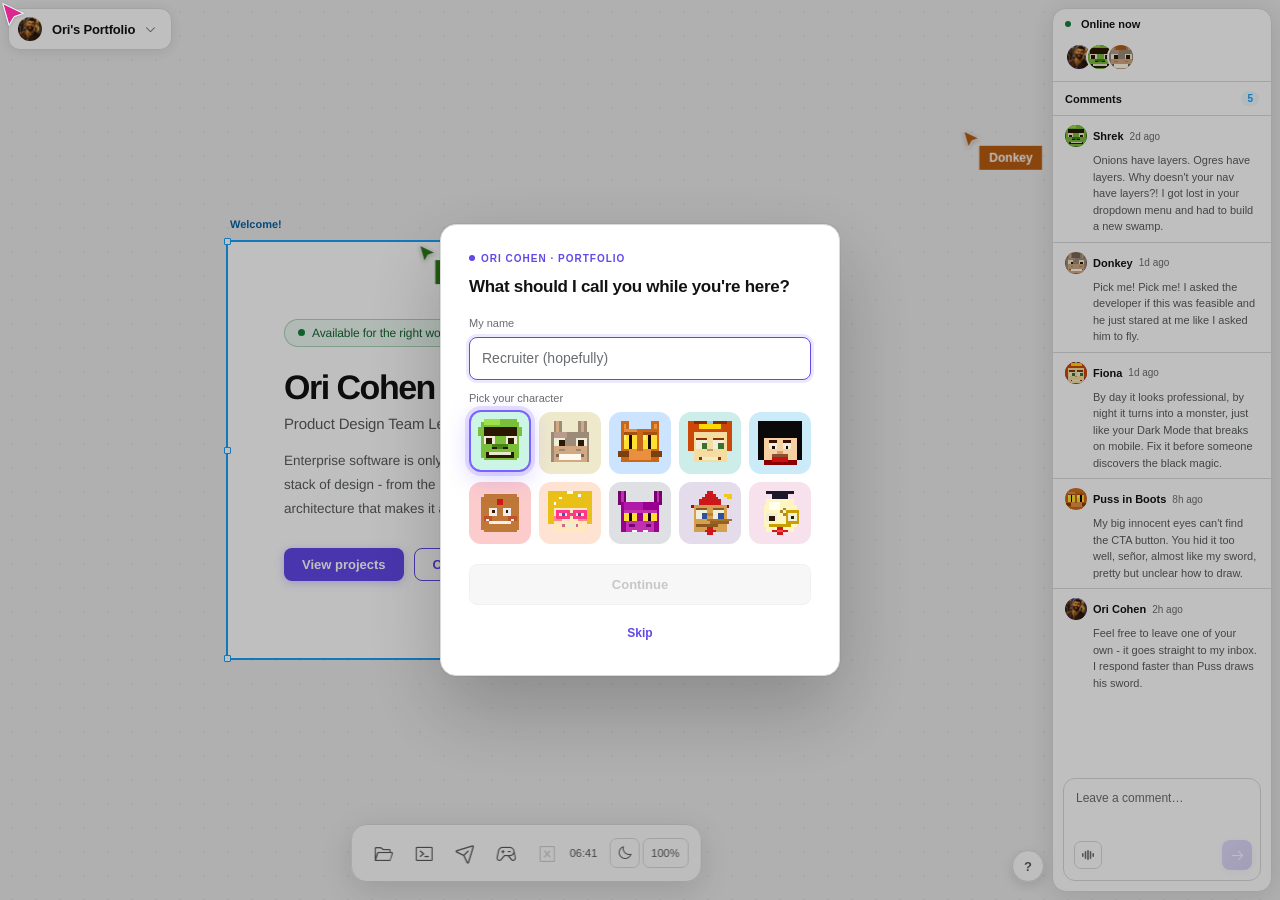
==== index.html @ 1f8800f0 "Homepage frame appears centred instead of jumping from top-left centerFrame() ran on window 'load', " ====
<!DOCTYPE html>
<html lang="en" data-theme="light">
<head>
<meta charset="UTF-8"/>
<meta name="viewport" content="width=device-width,initial-scale=1.0"/>
<title>Ori Cohen · Product Designer · Design Systems &amp; AI</title>
<meta name="description" content="Ori Cohen - Product Designer and Design Team Lead in Israel. Enterprise design systems, AI product design, Figma plugins, and the details that hold them together."/>
<meta name="author" content="Ori Cohen"/>
<link rel="canonical" href="https://oricohen.co/"/>
<meta property="og:type" content="website"/>
<meta property="og:title" content="Ori Cohen · Product Designer"/>
<meta property="og:description" content="Product Design Team Lead & Art Director. Enterprise design systems, AI product design, and the details that hold them together."/>
<meta property="og:url" content="https://oricohen.co/"/>
<meta property="og:image" content="https://oricohen.co/Assets/Media/general/og-image.png"/>
<meta name="twitter:card" content="summary_large_image"/>
<meta name="twitter:title" content="Ori Cohen · Product Designer"/>
<meta name="twitter:description" content="Product Design Team Lead & Art Director. Enterprise design systems, AI product design, and the details that hold them together."/>
<meta name="twitter:image" content="https://oricohen.co/Assets/Media/general/og-image.png"/>
<link rel="icon" type="image/svg+xml" href="Assets/favicon.svg"/>
<link rel="apple-touch-icon" href="Assets/apple-touch-icon.png"/>
<!-- Press Start 2P loaded on demand (only used in A11y game) via JS -->
<!-- Design tokens inlined — zero-latency, no extra HTTP request.
     Single source of truth: tokens.css is kept for case study pages which load it externally. -->
<style>
:root{--gray-0:#FFFFFF;--gray-50:#F5F5F5;--gray-100:#EBEBEB;--gray-200:#D9D9D9;--gray-300:#BFBFBF;--gray-400:#999999;--gray-500:#737373;--gray-600:#595959;--gray-700:#3D3D3D;--gray-750:#333333;--gray-800:#2C2C2C;--gray-850:#222222;--gray-900:#1E1E1E;--gray-950:#1A1A1A;--purple-50:#F4F2FF;--purple-100:#E8E3FF;--purple-200:#D0C7FF;--purple-300:#B0A0FF;--purple-400:#9F8AFF;--purple-500:#7B61FF;--purple-600:#6248E8;--purple-700:#4D35C8;--purple-800:#3A278A;--purple-900:#2A1F7A;--blue-50:#EEF6FF;--blue-100:#D0E8FE;--blue-200:#A8D4FD;--blue-300:#75B9FC;--blue-400:#4DAEFB;--blue-500:#18A0FB;--blue-600:#0882D4;--blue-700:#0664A8;--blue-800:#054880;--vg-50:#f7f8f8;--vg-75:#f3f4f5;--vg-300:#d0d3d6;--vg-500:#b0b6bb;--vg-600:#8d9296;--vg-650:#7b7f83;--vg-700:#6a6d70;--vg-750:#585b5e;--vg-950:#121213;--radius-xs:2px;--radius-sm:4px;--radius-md:8px;--radius-lg:12px;--radius-xl:16px;--radius-full:9999px;--ease:cubic-bezier(.4,0,.2,1);--spring:cubic-bezier(.22,.68,0,1.2);--duration-fast:100ms;--duration-base:150ms;--duration-slow:300ms;--font-sans:-apple-system,BlinkMacSystemFont,'Helvetica Neue',sans-serif;--font-mono:Consolas,'Courier New',monospace}
:root{--surface-canvas:var(--gray-100);--surface-default:var(--gray-0);--surface-raised:var(--gray-50);--surface-sunken:var(--gray-100);--surface-overlay:var(--gray-0);--border-subtle:var(--gray-200);--border-default:var(--gray-300);--border-strong:var(--gray-400);--text-primary:var(--vg-950);--text-secondary:var(--vg-750);--text-tertiary:var(--vg-700);--text-brand:var(--blue-700);--text-disabled:var(--vg-500);--text-inverse:var(--vg-50);--action-primary:var(--purple-600);--action-primary-hover:var(--purple-700);--action-primary-subtle:var(--purple-50);--action-secondary:var(--blue-500);--action-secondary-subtle:var(--blue-50);--state-hover:var(--gray-100);--state-active:rgba(24,160,251,.08);--state-focus:var(--blue-500);--overlay-backdrop:rgba(0,0,0,.25);--overlay-glass:rgba(255,255,255,.88);--overlay-glass-bd:var(--gray-200);--terminal-bg:var(--gray-0);--terminal-text:var(--gray-950);--terminal-grey:var(--gray-400);--terminal-prompt:#3DAD38;--terminal-key:#881391;--terminal-string:#C41A16;--terminal-dir:#0066CC;--terminal-link:#0066CC}
[data-theme="dark"]{--surface-canvas:var(--gray-900);--surface-default:var(--gray-800);--surface-raised:var(--gray-750);--surface-sunken:var(--gray-850);--surface-overlay:var(--gray-800);--border-subtle:var(--gray-700);--border-default:#464646;--border-strong:var(--gray-600);--text-primary:var(--vg-75);--text-secondary:var(--vg-300);--text-tertiary:var(--vg-500);--text-brand:var(--blue-400);--text-disabled:var(--vg-750);--text-inverse:var(--vg-950);--action-primary-subtle:rgba(98,72,232,.15);--action-secondary-subtle:rgba(24,160,251,.12);--state-hover:rgba(255,255,255,.05);--state-active:rgba(24,160,251,.12);--overlay-backdrop:rgba(0,0,0,.60);--overlay-glass:rgba(40,40,40,.90);--overlay-glass-bd:var(--gray-700);--terminal-bg:#0D0D0D;--terminal-text:#DDDDDD;--terminal-grey:var(--gray-600);--terminal-prompt:#4A9EFF;--terminal-key:#FF79C6;--terminal-string:#F1FA8C;--terminal-dir:#8BE9FD;--terminal-link:#8BE9FD}
:root{--panel:var(--surface-default);--canvas:var(--surface-canvas);--wbg:var(--surface-default);--whdr:var(--surface-raised);--inp:var(--surface-sunken);--frm:var(--surface-default);--mbox:var(--surface-overlay);--bd:var(--border-subtle);--bd2:var(--border-default);--bd3:var(--border-subtle);--wbd:var(--border-subtle);--mbd:var(--border-subtle);--tx:var(--text-primary);--tx2:var(--text-secondary);--tx3:var(--text-tertiary);--tx-brand:var(--text-brand);--tx-dis:var(--text-disabled);--tx-inv:var(--text-inverse);--hov:var(--state-hover);--act:var(--state-active);--mbg:var(--overlay-backdrop);--glass:var(--overlay-glass);--glass-bd:var(--overlay-glass-bd);--blue:var(--action-secondary);--figma:var(--action-primary);--f:var(--font-sans);--mono:var(--font-mono);--r-xs:var(--radius-xs);--r-sm:var(--radius-sm);--r-md:var(--radius-md);--r-lg:var(--radius-lg);--r-xl:var(--radius-xl);--r-full:var(--radius-full);--tbg:var(--terminal-bg);--ttx:var(--terminal-text);--tgrey:var(--terminal-grey);--tprompt:var(--terminal-prompt);--tkey:var(--terminal-key);--tstr:var(--terminal-string);--tdir:var(--terminal-dir);--tlink:var(--terminal-link);--thdr:var(--surface-canvas);--thdr-bd:var(--border-subtle);--dot:rgba(0,0,0,.05)}
[data-theme="dark"]{--thdr:#1C1C1C;--thdr-bd:var(--border-subtle);--dot:rgba(255,255,255,.04)}
.skip-nav{position:absolute;top:-100%;left:0;z-index:99999;padding:8px 16px;background:var(--figma);color:#fff;font-size:14px;font-weight:600;border-radius:0 0 8px 0;text-decoration:none;transition:top .1s}
.skip-nav:focus{top:0}
html.cv-wait #cvp{visibility:hidden}
</style>
<!-- Restore saved theme before CSS paints — prevents flash of light mode on reload -->
<script>try{if(localStorage.getItem('ori-theme')==='dark')document.documentElement.setAttribute('data-theme','dark')}catch(e){}
/* Hide the canvas until main.js has centred the frame (see "Init" there). The timeout is a safety net only. */
document.documentElement.classList.add('cv-wait');setTimeout(function(){document.documentElement.classList.remove('cv-wait')},3000);</script>
<!-- Preload icon font — starts downloading immediately instead of after phosphor.css is parsed -->
<link rel="preload" href="Assets/fonts/phosphor/Phosphor.woff2" as="font" type="font/woff2" crossorigin>
<link rel="preload" href="Assets/Media/general/ori-profile.webp" as="image" type="image/webp"/>
<link rel="sitemap" type="application/xml" href="/sitemap.xml"/>
<link rel="stylesheet" href="Assets/fonts/phosphor/phosphor.css"/>
<link rel="stylesheet" href="src/styles.css"/>
<script type="application/ld+json">
{
  "@context": "https://schema.org",
  "@graph": [
    {
      "@type": "Person",
      "@id": "https://oricohen.co/#person",
      "name": "Ori Cohen",
      "alternateName": "אורי כהן",
      "jobTitle": "Product Design Team Lead & Art Director",
      "address": { "@type": "PostalAddress", "addressCountry": "IL" },
      "alumniOf": {
        "@type": "Organization",
        "name": "Verint",
        "url": "https://www.verint.com"
      },
      "url": "https://oricohen.co/",
      "image": "https://oricohen.co/Assets/Media/general/ori-profile.webp",
      "sameAs": [
        "https://www.linkedin.com/in/ori-cohen-hello/",
        "https://github.com/Oricohen10"
      ],
      "knowsAbout": ["Product Design", "Design Systems", "Design Tokens", "Figma", "Figma Plugins", "UX Design", "AI Product Design", "Enterprise Software", "Design Leadership"]
    },
    {
      "@type": "WebSite",
      "@id": "https://oricohen.co/#website",
      "url": "https://oricohen.co/",
      "name": "Ori Cohen - Product Designer, Design Systems & AI",
      "description": "Portfolio of Ori Cohen, Product Design Team Lead and Art Director.",
      "author": { "@id": "https://oricohen.co/#person" }
    },
    {
      "@type": "WebPage",
      "@id": "https://oricohen.co/",
      "url": "https://oricohen.co/",
      "name": "Ori Cohen - Product Designer, Design Systems & AI",
      "isPartOf": { "@id": "https://oricohen.co/#website" },
      "about": { "@id": "https://oricohen.co/#person" },
      "description": "Enterprise design systems, AI product design, and the details that hold them together."
    }
  ]
}
</script>
</head>
<body>

<a href="#main-content" class="skip-nav">Skip to main content</a>

<!-- Cursor — 3 states: arrow (default) · hand (space) · grab (space+drag) -->
<div id="cursor" aria-hidden="true">
  <!-- State: arrow (Ori's exact Figma cursor) -->
  <svg id="cur-arrow" width="26" height="28" viewBox="3 2 27 27" fill="none" xmlns="http://www.w3.org/2000/svg" aria-hidden="true">
    <defs>
      <filter id="cshadow" x="-30%" y="-30%" width="160%" height="160%">
        <feDropShadow dx="0" dy="1" stdDeviation="1.5" flood-color="rgba(0,0,0,0.18)"/>
      </filter>
    </defs>
    <g filter="url(#cshadow)">
      <path d="M12.5448 26L6.72762 5.59339L26 14.8132L17.1816 17.9377L12.5448 26Z" fill="currentColor"/>
      <path d="M6.9457 5.14539L26.2178 14.3651L27.2985 14.8826L26.1697 15.2813L17.5259 18.3444L12.9812 26.2464L12.3881 27.2792L12.0614 26.1349L6.24434 5.72851L5.94119 4.66488L6.9457 5.14539Z" fill="none" stroke="#F5FAFF" stroke-width="1"/>
    </g>
  </svg>
  <!-- State: open hand (space held — pan mode) — same Group 19.svg design -->
  <svg id="cur-hand" width="20" height="22" viewBox="3 2 19 22" fill="none" style="display:none;position:absolute;top:0;left:0" aria-hidden="true">
    <defs>
      <filter id="hshad" x="-30%" y="-30%" width="160%" height="160%">
        <feDropShadow dx="0" dy="1" stdDeviation="1.4" flood-color="rgba(0,0,0,0.22)"/>
      </filter>
    </defs>
    <g filter="url(#hshad)">
      <path d="M13.3955 2.90039C14.2678 2.90048 15.0138 3.43265 15.3311 4.18945C15.6432 4.00561 16.0072 3.90039 16.3955 3.90039C17.5551 3.90051 18.4951 4.84024 18.4951 6V7.10254C18.768 6.97282 19.0735 6.90039 19.3955 6.90039C20.5551 6.90051 21.4951 7.84024 21.4951 9V17C21.4951 20.3689 18.7643 23.0995 15.3955 23.0996H14.3955C12.5375 23.0996 10.8731 22.2678 9.75586 20.96C9.72947 20.9368 9.70259 20.9139 9.67676 20.8896L4.67188 16.1836C3.73192 15.2999 3.63774 13.8218 4.45996 12.8262C5.26586 11.8502 6.68046 11.6719 7.70117 12.4258L8.29492 12.8633V7C8.29492 5.84017 9.23568 4.90039 10.3955 4.90039C10.7172 4.90042 11.0223 4.97212 11.2949 5.10156V5C11.2949 3.8402 12.2357 2.90039 13.3955 2.90039Z" fill="#DD2590"/>
      <path d="M13.3953 4C12.843 4 12.3953 4.4477 12.3953 5V12H11.3953V7C11.3953 6.4477 10.9475 6 10.3953 6C9.84296 6 9.39526 6.4477 9.39526 7V15.0448L7.04786 13.3105C6.49926 12.9052 5.74316 12.9989 5.30766 13.5262C4.85546 14.0739 4.90756 14.8949 5.42556 15.3819L10.4305 20.0878C10.4653 20.1205 10.5009 20.1514 10.5371 20.1805C11.4541 21.2917 12.842 22 14.3953 22H15.3953C18.1567 22 20.3953 19.7614 20.3953 17V9C20.3953 8.4477 19.9475 8 19.3953 8C18.843 8 18.3953 8.4477 18.3953 9V12H17.3953V6C17.3953 5.4477 16.9475 5 16.3953 5C15.8436 5 15.3963 5.4466 15.3953 5.998V12H14.3953V5C14.3953 4.4477 13.9476 4 13.3953 4Z" fill="white"/>
    </g>
  </svg>
  <!-- State: open grab (space + drag — actively panning) — from Group 19.svg -->
  <svg id="cur-grab" width="20" height="22" viewBox="3 2 19 22" fill="none" style="display:none;position:absolute;top:0;left:0" aria-hidden="true">
    <defs>
      <filter id="gshad" x="-30%" y="-30%" width="160%" height="160%">
        <feDropShadow dx="0" dy="1" stdDeviation="1.4" flood-color="rgba(0,0,0,0.22)"/>
      </filter>
    </defs>
    <g filter="url(#gshad)">
      <path d="M13.3955 2.90039C14.2678 2.90048 15.0138 3.43265 15.3311 4.18945C15.6432 4.00561 16.0072 3.90039 16.3955 3.90039C17.5551 3.90051 18.4951 4.84024 18.4951 6V7.10254C18.768 6.97282 19.0735 6.90039 19.3955 6.90039C20.5551 6.90051 21.4951 7.84024 21.4951 9V17C21.4951 20.3689 18.7643 23.0995 15.3955 23.0996H14.3955C12.5375 23.0996 10.8731 22.2678 9.75586 20.96C9.72947 20.9368 9.70259 20.9139 9.67676 20.8896L4.67188 16.1836C3.73192 15.2999 3.63774 13.8218 4.45996 12.8262C5.26586 11.8502 6.68046 11.6719 7.70117 12.4258L8.29492 12.8633V7C8.29492 5.84017 9.23568 4.90039 10.3955 4.90039C10.7172 4.90042 11.0223 4.97212 11.2949 5.10156V5C11.2949 3.8402 12.2357 2.90039 13.3955 2.90039Z" fill="#DD2590"/>
      <path d="M13.3953 4C12.843 4 12.3953 4.4477 12.3953 5V12H11.3953V7C11.3953 6.4477 10.9475 6 10.3953 6C9.84296 6 9.39526 6.4477 9.39526 7V15.0448L7.04786 13.3105C6.49926 12.9052 5.74316 12.9989 5.30766 13.5262C4.85546 14.0739 4.90756 14.8949 5.42556 15.3819L10.4305 20.0878C10.4653 20.1205 10.5009 20.1514 10.5371 20.1805C11.4541 21.2917 12.842 22 14.3953 22H15.3953C18.1567 22 20.3953 19.7614 20.3953 17V9C20.3953 8.4477 19.9475 8 19.3953 8C18.843 8 18.3953 8.4477 18.3953 9V12H17.3953V6C17.3953 5.4477 16.9475 5 16.3953 5C15.8436 5 15.3963 5.4466 15.3953 5.998V12H14.3953V5C14.3953 4.4477 13.9476 4 13.3953 4Z" fill="white"/>
    </g>
  </svg>
  <div id="ctag">Visitor</div>
</div>

<!-- Modal -->
<div id="modal-bg"><div id="modal-box" role="dialog" aria-modal="true" aria-labelledby="modal-q">
  <div class="m-badge"><div class="m-dot"></div>Ori Cohen · Portfolio</div>
  <p class="m-q" id="modal-q">What should I call you while you're here?</p>
  <div class="m-av-label" id="name-label">My name</div>
  <input type="text" id="name-input" class="field" placeholder="Recruiter (hopefully)" maxlength="20" autocomplete="off" aria-labelledby="name-label"/>
  <div class="m-av-label">Pick your character</div>
  <div id="m-av-grid" class="m-av-grid"></div>
  <button id="btn-go" disabled>Continue</button>
  <button id="btn-skip" class="btn btn-tertiary">Skip</button>
</div></div>

<!-- Toast -->
<div id="toast" role="status" aria-live="polite"><span id="tmsg"></span></div>

<!-- ══════════ FLOATING WINDOWS ══════════ -->

<!-- Projects -->
<span id="main-content" tabindex="-1" style="position:absolute;top:0;left:0;width:0;height:0;overflow:hidden"></span>
<div class="win" id="win-projects" role="dialog" aria-modal="true" aria-label="Projects" tabindex="-1" style="width:860px;height:760px">
  <div class="wh" onmousedown="startDrag(event,'win-projects')">
    <div class="wcs">
      <div class="wc cl" onclick="closeWin('projects')">×</div>

      <div class="wc mx" onclick="maximizeWin('projects')">+</div>
    </div>
    <span class="wt">portfolio.fig</span>
    <div class="wrc">
      <button class="wrc-btn on" id="vt-grid" data-tip="Grid view" aria-label="Grid view" aria-pressed="true" onclick="setView('grid')">
        <i class="ph ph-squares-four"></i>
      </button>
      <button class="wrc-btn" id="vt-list" data-tip="List view" aria-label="List view" aria-pressed="false" onclick="setView('list')">
        <i class="ph ph-list"></i>
      </button>
    </div>
  </div>
  <div class="wib">
    <h2 class="wib-title">Projects</h2>
  </div>

  <!-- GRID VIEW — priority order -->
  <div class="wb" id="view-grid">
    <!-- 1. Verint Design System 2.0 -->
    <div class="pg-card" role="button" tabindex="0" onclick="openWin('proj-lux')" onkeydown="if(event.key==='Enter'||event.key===' ')openWin('proj-lux')">
      <div class="pg-card-thumb">
        <img src="cases/lux/images/lux-thumb.webp"
             data-src-light="cases/lux/images/lux-thumb.webp"
             data-src-dark="cases/lux/images/lux-thumb-dark.webp"
             alt="Verint LUX 2.0 Design System - component library overview" width="1280" height="800" loading="lazy" style="width:100%;height:100%;object-fit:cover;object-position:center top;display:block">
      </div>
      <div class="pg-card-body">
        <div class="pg-card-name">Verint Design System</div>
        <div class="pg-card-desc">LUX 2.0 replaced seven years of design debt with a token-driven system that lets a designer change a color in Figma and see it live in code.</div>
      </div>
    </div>
    <!-- 2. My Verint -->
    <div class="pg-card" role="button" tabindex="0" onclick="openWin('proj-myverint')" onkeydown="if(event.key==='Enter'||event.key===' ')openWin('proj-myverint')">
      <div class="pg-card-thumb">
        <img src="cases/myverint/images/thumbnail.webp"
             data-src-light="cases/myverint/images/thumbnail.webp"
             data-src-dark="cases/myverint/images/thumbnail-dark.webp"
             alt="My Verint mobile app - AI assistant and schedule management for contact center employees" width="1600" height="1000" loading="lazy"/>
      </div>
      <div class="pg-card-body">
        <div class="pg-card-name">My Verint</div>
        <div class="pg-card-desc">Merged two legacy mobile apps into one AI-first experience for 10,000+ contact center employees. 85% of users now complete every task through conversation - without navigating a single screen.</div>
      </div>
    </div>
    <!-- 3. Verint Copilot -->
    <div class="pg-card" role="button" tabindex="0" onclick="openWin('proj-copilot')" onkeydown="if(event.key==='Enter'||event.key===' ')openWin('proj-copilot')">
      <div class="pg-card-thumb">
        <img src="cases/copilot/images/thumbnail.webp"
             data-src-light="cases/copilot/images/thumbnail.webp"
             data-src-dark="cases/copilot/images/thumbnail-dark.webp"
             alt="Verint Agent Copilot - real-time AI panel for contact center agents" width="1600" height="1000" loading="lazy"/>
      </div>
      <div class="pg-card-body">
        <div class="pg-card-name">Verint Copilot</div>
        <div class="pg-card-desc">A real-time AI panel embedded in Verint's contact center desktop. Reads the conversation as it happens and surfaces what the agent needs - before they have to search.</div>
      </div>
    </div>
    <!-- 4. LUX Plugins -->
    <div class="pg-card" role="button" tabindex="0" onclick="openWin('proj-plugins')" onkeydown="if(event.key==='Enter'||event.key===' ')openWin('proj-plugins')">
      <div class="pg-card-thumb">
        <img src="cases/plugins/images/thumbnail.webp"
             data-src-light="cases/plugins/images/thumbnail.webp"
             data-src-dark="cases/plugins/images/thumbnail-dark.webp"
             alt="LUX Plugins - Figma plugin UIs for token sync, layout creation, table generation, and icon search" width="640" height="360" loading="lazy"/>
      </div>
      <div class="pg-card-body">
        <div class="pg-card-name">LUX Plugins</div>
        <div class="pg-card-desc">Four Figma plugins that close the LUX 2.0 workflow loop - token sync, layout scaffolding, table generation, icon search. Thirty minutes of manual work, cut to one click.</div>
      </div>
    </div>
    <!-- 5. Supervisor Hub -->
    <div class="pg-card" role="button" tabindex="0" onclick="openWin('proj-supervisor')" onkeydown="if(event.key==='Enter'||event.key===' ')openWin('proj-supervisor')">
      <div class="pg-card-thumb">
        <!-- Light theme thumbnail -->
        <svg class="sh-thumb-light" viewBox="-20 -12 360 204" preserveAspectRatio="xMidYMid slice" fill="none" xmlns="http://www.w3.org/2000/svg" aria-hidden="true">
          <defs><radialGradient id="shl-a" cx="50%" cy="110%" r="70%"><stop offset="0%" stop-color="#E07840" stop-opacity=".06"/><stop offset="100%" stop-color="#E07840" stop-opacity="0"/></radialGradient></defs>
          <rect x="-20" y="-12" width="360" height="204" fill="#FFF7F0"/>
          <rect x="-20" y="-12" width="360" height="204" fill="url(#shl-a)"/>
          <rect x="28" y="14" width="82" height="72" rx="10" fill="#FFFFFF" stroke="#E0C8B0" stroke-width=".8"/>
          <circle cx="69" cy="50" r="22" fill="none" stroke="#EDE0D8" stroke-width="7"/>
          <circle cx="69" cy="50" r="22" fill="none" stroke="#E07840" stroke-width="7" stroke-dasharray="87 52" stroke-dashoffset="34" opacity=".85"/>
          <circle cx="69" cy="50" r="22" fill="none" stroke="#E07840" stroke-width="7" stroke-dasharray="22 117" stroke-dashoffset="-53" opacity=".6"/>
          <rect x="119" y="14" width="82" height="72" rx="10" fill="#FFFFFF" stroke="#E0C8B0" stroke-width=".8"/>
          <rect x="129" y="58" width="10" height="22" rx="3" fill="#E07840" opacity=".25"/>
          <rect x="143" y="47" width="10" height="33" rx="3" fill="#E07840" opacity=".45"/>
          <rect x="157" y="38" width="10" height="42" rx="3" fill="#E07840" opacity=".7"/>
          <rect x="171" y="44" width="10" height="36" rx="3" fill="#E07840" opacity=".5"/>
          <rect x="185" y="52" width="10" height="28" rx="3" fill="#E07840" opacity=".3"/>
          <rect x="210" y="14" width="82" height="72" rx="10" fill="#FFFFFF" stroke="#E0C8B0" stroke-width=".8"/>
          <rect x="222" y="32" width="58" height="6" rx="3" fill="#EDE0D8"/>
          <rect x="222" y="32" width="50" height="6" rx="3" fill="#5599E0" opacity=".45"/>
          <rect x="222" y="46" width="58" height="6" rx="3" fill="#EDE0D8"/>
          <rect x="222" y="46" width="38" height="6" rx="3" fill="#E07840" opacity=".65"/>
          <rect x="222" y="60" width="58" height="6" rx="3" fill="#EDE0D8"/>
          <rect x="222" y="60" width="46" height="6" rx="3" fill="#5599E0" opacity=".45"/>
          <rect x="28" y="96" width="264" height="1" fill="#D8CCC4" opacity=".6"/>
          <rect x="28" y="97" width="264" height="100" rx="8" fill="#FFFFFF"/>
          <rect x="28" y="97" width="264" height="14" rx="8" fill="#F8F2EC"/>
          <rect x="28" y="105" width="264" height="6" fill="#F8F2EC"/>
          <rect x="38" y="102" width="34" height="4" rx="2" fill="#B8B0A8" opacity=".7"/>
          <rect x="104" y="102" width="26" height="4" rx="2" fill="#B8B0A8" opacity=".6"/>
          <rect x="162" y="102" width="34" height="4" rx="2" fill="#B8B0A8" opacity=".5"/>
          <rect x="232" y="102" width="44" height="4" rx="2" fill="#B8B0A8" opacity=".4"/>
          <rect x="28" y="111" width="4" height="26" fill="#E07840" opacity=".9"/>
          <rect x="28" y="111" width="264" height="26" fill="#E07840" opacity=".04"/>
          <circle cx="48" cy="124" r="10" fill="#F5E8DC"/>
          <rect x="62" y="119" width="32" height="5" rx="2.5" fill="#4A4540" opacity=".75"/>
          <rect x="62" y="127" width="24" height="4" rx="2" fill="#E07840" opacity=".45"/>
          <rect x="104" y="118" width="48" height="12" rx="6" fill="#FFF0E8"/>
          <rect x="109" y="122" width="34" height="4" rx="2" fill="#E07840" opacity=".75"/>
          <rect x="162" y="118" width="52" height="12" rx="4" fill="#F0EDE8"/>
          <rect x="167" y="122" width="34" height="4" rx="2" fill="#4A4540" opacity=".55"/>
          <rect x="232" y="116" width="52" height="16" rx="5" fill="#FFF0E8"/>
          <rect x="238" y="121" width="38" height="5" rx="2.5" fill="#E07840" opacity=".75"/>
          <rect x="28" y="138" width="264" height="20" fill="none" stroke="#E0D8D0" stroke-width=".5" opacity=".6"/>
          <circle cx="48" cy="148" r="10" fill="#F0EAE2"/>
          <rect x="62" y="144" width="32" height="5" rx="2.5" fill="#4A4540" opacity=".45"/>
          <rect x="104" y="143" width="48" height="12" rx="6" fill="#FFF8F0"/>
          <rect x="109" y="147" width="30" height="4" rx="2" fill="#E07840" opacity=".45"/>
          <rect x="162" y="143" width="52" height="12" rx="4" fill="#F0EDE8"/>
          <rect x="167" y="147" width="26" height="4" rx="2" fill="#4A4540" opacity=".3"/>
          <rect x="28" y="159" width="264" height="16" fill="none" stroke="#E0D8D0" stroke-width=".4" opacity=".35"/>
          <circle cx="48" cy="167" r="10" fill="#EDE8E2" opacity=".6"/>
          <rect x="62" y="163" width="32" height="5" rx="2.5" fill="#9A9590" opacity=".3"/>
          <rect x="104" y="162" width="48" height="12" rx="6" fill="#F5F2EE" opacity=".7"/>
          <rect x="109" y="166" width="26" height="4" rx="2" fill="#5599E0" opacity=".2"/>
        </svg>
        <!-- Dark theme thumbnail -->
        <svg class="sh-thumb-dark" viewBox="-20 -12 360 204" preserveAspectRatio="xMidYMid slice" fill="none" xmlns="http://www.w3.org/2000/svg" aria-hidden="true">
          <defs>
            <filter id="shd-glo"  x="-80%" y="-80%" width="260%" height="260%"><feGaussianBlur in="SourceGraphic" stdDeviation="10"/></filter>
            <filter id="shd-glo2" x="-50%" y="-50%" width="200%" height="200%"><feGaussianBlur in="SourceGraphic" stdDeviation="4"/></filter>
            <radialGradient id="shd-a" cx="50%" cy="110%" r="70%"><stop offset="0%" stop-color="#FCA878" stop-opacity=".18"/><stop offset="100%" stop-color="#FCA878" stop-opacity="0"/></radialGradient>
          </defs>
          <rect x="-20" y="-12" width="360" height="204" fill="#130F0D"/>
          <rect x="-20" y="-12" width="360" height="204" fill="url(#shd-a)"/>
          <rect x="28" y="102" width="264" height="26" fill="#FCA878" filter="url(#shd-glo)" opacity=".45"/>
          <rect x="28" y="14" width="82" height="72" rx="10" fill="#1A1412" stroke="#FCA878" stroke-width=".8" opacity=".55"/>
          <circle cx="69" cy="50" r="22" fill="none" stroke="#3A3C3E" stroke-width="7"/>
          <circle cx="69" cy="50" r="22" fill="none" stroke="#FCA878" stroke-width="7" stroke-dasharray="87 52" stroke-dashoffset="34" opacity=".8"/>
          <circle cx="69" cy="50" r="22" fill="none" stroke="#FCA878" stroke-width="7" stroke-dasharray="22 117" stroke-dashoffset="-53" opacity=".6"/>
          <circle cx="69" cy="50" r="22" fill="none" stroke="#FCA878" filter="url(#shd-glo2)" stroke-width="7" stroke-dasharray="87 52" stroke-dashoffset="34" opacity=".4"/>
          <rect x="119" y="14" width="82" height="72" rx="10" fill="#1A1412" stroke="#FCA878" stroke-width=".8" opacity=".45"/>
          <rect x="129" y="58" width="10" height="22" rx="3" fill="#FCA878" opacity=".25"/>
          <rect x="143" y="47" width="10" height="33" rx="3" fill="#FCA878" opacity=".4"/>
          <rect x="157" y="38" width="10" height="42" rx="3" fill="#FCA878" opacity=".65"/>
          <rect x="171" y="44" width="10" height="36" rx="3" fill="#FCA878" opacity=".45"/>
          <rect x="185" y="52" width="10" height="28" rx="3" fill="#FCA878" opacity=".3"/>
          <rect x="210" y="14" width="82" height="72" rx="10" fill="#1A1412" stroke="#FCA878" stroke-width=".8" opacity=".4"/>
          <rect x="222" y="32" width="58" height="6" rx="3" fill="#2A2520"/>
          <rect x="222" y="32" width="50" height="6" rx="3" fill="#66AFFF" opacity=".4"/>
          <rect x="222" y="46" width="58" height="6" rx="3" fill="#2A2520"/>
          <rect x="222" y="46" width="38" height="6" rx="3" fill="#FCA878" opacity=".6"/>
          <rect x="222" y="60" width="58" height="6" rx="3" fill="#2A2520"/>
          <rect x="222" y="60" width="46" height="6" rx="3" fill="#66AFFF" opacity=".4"/>
          <rect x="28" y="96" width="264" height="1" fill="#3A3C3E" opacity=".5"/>
          <rect x="28" y="97" width="264" height="115" rx="8" fill="#1A1412"/>
          <rect x="28" y="97" width="264" height="14" rx="8" fill="#1E1A18"/>
          <rect x="28" y="105" width="264" height="6" fill="#1E1A18"/>
          <rect x="38" y="102" width="34" height="4" rx="2" fill="#46494B" opacity=".7"/>
          <rect x="104" y="102" width="26" height="4" rx="2" fill="#46494B" opacity=".6"/>
          <rect x="162" y="102" width="34" height="4" rx="2" fill="#46494B" opacity=".5"/>
          <rect x="232" y="102" width="44" height="4" rx="2" fill="#46494B" opacity=".4"/>
          <rect x="28" y="111" width="4" height="26" fill="#FCA878" opacity=".9"/>
          <rect x="28" y="111" width="264" height="26" fill="#FCA878" opacity=".07"/>
          <circle cx="48" cy="124" r="10" fill="#2D1E10" opacity=".9"/>
          <rect x="62" y="119" width="32" height="5" rx="2.5" fill="#C0C5C9" opacity=".8"/>
          <rect x="62" y="127" width="24" height="4" rx="2" fill="#FCA878" opacity=".4"/>
          <rect x="104" y="118" width="48" height="12" rx="6" fill="#2D1E10"/>
          <rect x="109" y="122" width="34" height="4" rx="2" fill="#FCA878" opacity=".7"/>
          <rect x="162" y="118" width="52" height="12" rx="4" fill="#1E1A18"/>
          <rect x="167" y="122" width="34" height="4" rx="2" fill="#F7F8F8" opacity=".6"/>
          <rect x="232" y="116" width="52" height="16" rx="5" fill="#2D1E10"/>
          <rect x="238" y="121" width="38" height="5" rx="2.5" fill="#FCA878" opacity=".75"/>
          <rect x="28" y="138" width="264" height="20" fill="none" stroke="#3A3C3E" stroke-width=".5" opacity=".4"/>
          <circle cx="48" cy="148" r="10" fill="#1C1D1A" opacity=".7"/>
          <rect x="62" y="144" width="32" height="5" rx="2.5" fill="#C0C5C9" opacity=".55"/>
          <rect x="104" y="143" width="48" height="12" rx="6" fill="#2A2010" opacity=".7"/>
          <rect x="109" y="147" width="30" height="4" rx="2" fill="#FCA878" opacity=".45"/>
          <rect x="162" y="143" width="52" height="12" rx="4" fill="#1E1A18"/>
          <rect x="167" y="147" width="26" height="4" rx="2" fill="#F7F8F8" opacity=".35"/>
          <rect x="28" y="159" width="264" height="16" fill="none" stroke="#3A3C3E" stroke-width=".4" opacity=".18"/>
          <circle cx="48" cy="167" r="10" fill="#1A1A12" opacity=".4"/>
          <rect x="62" y="163" width="32" height="5" rx="2.5" fill="#3A3C3E" opacity=".35"/>
          <rect x="104" y="162" width="48" height="12" rx="6" fill="#1C1D20" opacity=".35"/>
          <rect x="109" y="166" width="26" height="4" rx="2" fill="#66AFFF" opacity=".15"/>
        </svg>
      </div>
      <div class="pg-card-body">
        <div class="pg-card-name">Supervisor Hub</div>
        <div class="pg-card-desc">Four fragmented WFM tools redesigned into one real-time dashboard for supervisors.</div>
      </div>
    </div>
    <div class="pg-card pg-card-soon" aria-hidden="true">
      <div class="pg-card-thumb pg-thumb-soon">
        <i class="ph ph-plus-circle"></i>
        <span>More coming soon</span>
      </div>
      <div class="pg-card-body">
        <div class="pg-card-name">In progress</div>
        <div class="pg-card-desc">More case studies are on the way.</div>
      </div>
    </div>
  </div>

  <!-- LIST VIEW -->
  <div class="wb" id="view-list" style="display:none">
    <div class="pl-table">
      <div class="pl-hdr">
        <span class="pl-hdr-cell">Project<button class="pl-sort-btn" aria-label="Sort by project name" data-sort="asc" onclick="sortProjectTable(this)"><i class="ph ph-arrow-up" aria-hidden="true"></i></button></span>
        <span class="pl-hdr-cell">Description</span>
        <span class="pl-hdr-cell">Type</span>
      </div>
      <!-- LUX Plugins -->
      <div class="pl-row" onclick="openWin('proj-plugins')" role="button" tabindex="0" onkeydown="if(event.key==='Enter'||event.key===' ')openWin('proj-plugins')">
        <div class="pl-name-cell">
<span class="pl-name">LUX Plugins</span>
        </div>
        <span class="pl-desc">4 Figma plugins that close the LUX 2.0 workflow loop - token sync, layout scaffolding, table generation, icon search.</span>
        <span class="chip chip--plugin">Figma Plugin</span>
      </div>
      <!-- My Verint -->
      <div class="pl-row" onclick="openWin('proj-myverint')" role="button" tabindex="0" onkeydown="if(event.key==='Enter'||event.key===' ')openWin('proj-myverint')">
        <div class="pl-name-cell">
<span class="pl-name">My Verint</span>
        </div>
        <span class="pl-desc">Merged two legacy mobile apps into one AI-first workforce experience. 85% of users now complete every task through conversation.</span>
        <span class="chip chip--mobile">Mobile</span>
      </div>
      <!-- Supervisor Hub -->
      <div class="pl-row" onclick="openWin('proj-supervisor')" role="button" tabindex="0" onkeydown="if(event.key==='Enter'||event.key===' ')openWin('proj-supervisor')">
        <div class="pl-name-cell">
<span class="pl-name">Supervisor Hub</span>
        </div>
        <span class="pl-desc">Collapsed 4 separate WFM tools into a unified dashboard for contact center supervisors.</span>
        <span class="chip chip--dash">Dashboard</span>
      </div>
      <!-- Verint Copilot -->
      <div class="pl-row" onclick="openWin('proj-copilot')" role="button" tabindex="0" onkeydown="if(event.key==='Enter'||event.key===' ')openWin('proj-copilot')">
        <div class="pl-name-cell">
<span class="pl-name">Verint Copilot</span>
        </div>
        <span class="pl-desc">Designed the UX for an enterprise AI assistant in contact centers. Zero to shipped in 6 months.</span>
        <span class="chip chip--ai">AI / Product</span>
      </div>
      <!-- Verint Design System 2.0 -->
      <div class="pl-row" onclick="openWin('proj-lux')" role="button" tabindex="0" onkeydown="if(event.key==='Enter'||event.key===' ')openWin('proj-lux')">
        <div class="pl-name-cell">
<span class="pl-name">Verint Design System</span>
        </div>
        <span class="pl-desc">Built Verint's design system from scratch. One language for 40+ products and 10k+ users.</span>
        <span class="chip chip--system">Design System</span>
      </div>
    </div>
  </div>
</div>

<!-- ═══ PROJECT DETAIL WINDOWS ═══ -->

<!-- LUX 2.0: loads case study in iframe -->
<div class="win" id="win-proj-lux" role="dialog" aria-modal="true" aria-label="Verint Design System Case Study" style="width:min(1080px, calc(100vw - 360px));height:min(720px, calc(100vh - 100px))">
  <div class="wh" onmousedown="startDrag(event,'win-proj-lux')">
    <div class="wcs">
      <div class="wc cl" onclick="closeWin('proj-lux')">×</div>
      <div class="wc mx" onclick="maximizeWin('proj-lux')">+</div>
    </div>
    <span class="wt">Verint Design System - Case Study</span>
  </div>
  <iframe class="proj-iframe" allow="fullscreen" src="cases/lux/index.html?v=202610021520" title="Verint Design System 2.0 Case Study" loading="lazy"></iframe>
</div>

<!-- My Verint: case study -->
<div class="win" id="win-proj-myverint" role="dialog" aria-modal="true" aria-label="My Verint Case Study" style="width:min(1320px, calc(100vw - 300px));height:min(820px, calc(100vh - 80px))">
  <div class="wh" onmousedown="startDrag(event,'win-proj-myverint')">
    <div class="wcs">
      <div class="wc cl" onclick="closeWin('proj-myverint')">×</div>
      <div class="wc mx" onclick="maximizeWin('proj-myverint')">+</div>
    </div>
    <span class="wt">My Verint - Case Study</span>
  </div>
  <iframe class="proj-iframe" allow="fullscreen" src="cases/myverint/index.html?v=202610021520" title="My Verint Case Study" loading="lazy"></iframe>
</div>

<!-- Verint Copilot: case study -->
<div class="win" id="win-proj-copilot" role="dialog" aria-modal="true" aria-label="Verint Copilot Case Study" style="width:min(1080px, calc(100vw - 360px));height:min(720px, calc(100vh - 100px))">
  <div class="wh" onmousedown="startDrag(event,'win-proj-copilot')">
    <div class="wcs">
      <div class="wc cl" onclick="closeWin('proj-copilot')">×</div>
      <div class="wc mx" onclick="maximizeWin('proj-copilot')">+</div>
    </div>
    <span class="wt">Agent Copilot - Case Study</span>
  </div>
  <iframe class="proj-iframe" allow="fullscreen" src="cases/copilot/index.html?v=202610021520" title="Agent Copilot Case Study" loading="lazy"></iframe>
</div>

<!-- LUX Plugins: case study -->
<div class="win" id="win-proj-plugins" role="dialog" aria-modal="true" aria-label="LUX Plugins Case Study" style="width:min(1080px, calc(100vw - 360px));height:min(720px, calc(100vh - 100px))">
  <div class="wh" onmousedown="startDrag(event,'win-proj-plugins')">
    <div class="wcs">
      <div class="wc cl" onclick="closeWin('proj-plugins')">×</div>
      <div class="wc mx" onclick="maximizeWin('proj-plugins')">+</div>
    </div>
    <span class="wt">LUX Plugins - Case Study</span>
  </div>
  <iframe class="proj-iframe" allow="fullscreen" src="cases/plugins/index.html?v=202610021520" title="LUX Plugins Case Study" loading="lazy"></iframe>
</div>

<!-- Supervisor Hub: placeholder -->
<div class="win" id="win-proj-supervisor" role="dialog" aria-modal="true" aria-label="Supervisor Hub Case Study" style="width:700px">
  <div class="wh" onmousedown="startDrag(event,'win-proj-supervisor')">
    <div class="wcs">
      <div class="wc cl" onclick="closeWin('proj-supervisor')">×</div>
      <div class="wc mx" onclick="maximizeWin('proj-supervisor')">+</div>
    </div>
    <span class="wt">Supervisor Hub - Case Study</span>
    <div class="wrc"></div>
  </div>
  <div class="wib"><h2 class="wib-title">Supervisor Hub</h2></div>
  <div class="proj-placeholder">
    <div class="proj-ph-thumb">
      <!-- Light theme placeholder -->
      <svg class="sh-thumb-light" viewBox="-20 -12 360 204" preserveAspectRatio="xMidYMid slice" fill="none" xmlns="http://www.w3.org/2000/svg" aria-hidden="true">
        <defs><radialGradient id="shl-b" cx="50%" cy="110%" r="70%"><stop offset="0%" stop-color="#E07840" stop-opacity=".06"/><stop offset="100%" stop-color="#E07840" stop-opacity="0"/></radialGradient></defs>
        <rect x="-20" y="-12" width="360" height="204" fill="#FFF7F0"/>
        <rect x="-20" y="-12" width="360" height="204" fill="url(#shl-b)"/>
        <rect x="28" y="14" width="82" height="72" rx="10" fill="#FFFFFF" stroke="#E0C8B0" stroke-width=".8"/>
        <circle cx="69" cy="50" r="22" fill="none" stroke="#EDE0D8" stroke-width="7"/>
        <circle cx="69" cy="50" r="22" fill="none" stroke="#E07840" stroke-width="7" stroke-dasharray="87 52" stroke-dashoffset="34" opacity=".85"/>
        <circle cx="69" cy="50" r="22" fill="none" stroke="#E07840" stroke-width="7" stroke-dasharray="22 117" stroke-dashoffset="-53" opacity=".6"/>
        <rect x="119" y="14" width="82" height="72" rx="10" fill="#FFFFFF" stroke="#E0C8B0" stroke-width=".8"/>
        <rect x="129" y="58" width="10" height="22" rx="3" fill="#E07840" opacity=".25"/>
        <rect x="143" y="47" width="10" height="33" rx="3" fill="#E07840" opacity=".45"/>
        <rect x="157" y="38" width="10" height="42" rx="3" fill="#E07840" opacity=".7"/>
        <rect x="171" y="44" width="10" height="36" rx="3" fill="#E07840" opacity=".5"/>
        <rect x="185" y="52" width="10" height="28" rx="3" fill="#E07840" opacity=".3"/>
        <rect x="210" y="14" width="82" height="72" rx="10" fill="#FFFFFF" stroke="#E0C8B0" stroke-width=".8"/>
        <rect x="222" y="32" width="58" height="6" rx="3" fill="#EDE0D8"/>
        <rect x="222" y="32" width="50" height="6" rx="3" fill="#5599E0" opacity=".45"/>
        <rect x="222" y="46" width="58" height="6" rx="3" fill="#EDE0D8"/>
        <rect x="222" y="46" width="38" height="6" rx="3" fill="#E07840" opacity=".65"/>
        <rect x="222" y="60" width="58" height="6" rx="3" fill="#EDE0D8"/>
        <rect x="222" y="60" width="46" height="6" rx="3" fill="#5599E0" opacity=".45"/>
        <rect x="28" y="96" width="264" height="1" fill="#D8CCC4" opacity=".6"/>
        <rect x="28" y="97" width="264" height="100" rx="8" fill="#FFFFFF"/>
        <rect x="28" y="97" width="264" height="14" rx="8" fill="#F8F2EC"/>
        <rect x="28" y="105" width="264" height="6" fill="#F8F2EC"/>
        <rect x="38" y="102" width="34" height="4" rx="2" fill="#B8B0A8" opacity=".7"/>
        <rect x="104" y="102" width="26" height="4" rx="2" fill="#B8B0A8" opacity=".6"/>
        <rect x="162" y="102" width="34" height="4" rx="2" fill="#B8B0A8" opacity=".5"/>
        <rect x="232" y="102" width="44" height="4" rx="2" fill="#B8B0A8" opacity=".4"/>
        <rect x="28" y="111" width="4" height="26" fill="#E07840" opacity=".9"/>
        <rect x="28" y="111" width="264" height="26" fill="#E07840" opacity=".04"/>
        <circle cx="48" cy="124" r="10" fill="#F5E8DC"/>
        <rect x="62" y="119" width="32" height="5" rx="2.5" fill="#4A4540" opacity=".75"/>
        <rect x="62" y="127" width="24" height="4" rx="2" fill="#E07840" opacity=".45"/>
        <rect x="104" y="118" width="48" height="12" rx="6" fill="#FFF0E8"/>
        <rect x="109" y="122" width="34" height="4" rx="2" fill="#E07840" opacity=".75"/>
        <rect x="162" y="118" width="52" height="12" rx="4" fill="#F0EDE8"/>
        <rect x="167" y="122" width="34" height="4" rx="2" fill="#4A4540" opacity=".55"/>
        <rect x="232" y="116" width="52" height="16" rx="5" fill="#FFF0E8"/>
        <rect x="238" y="121" width="38" height="5" rx="2.5" fill="#E07840" opacity=".75"/>
        <rect x="28" y="138" width="264" height="20" fill="none" stroke="#E0D8D0" stroke-width=".5" opacity=".6"/>
        <circle cx="48" cy="148" r="10" fill="#F0EAE2"/>
        <rect x="62" y="144" width="32" height="5" rx="2.5" fill="#4A4540" opacity=".45"/>
        <rect x="104" y="143" width="48" height="12" rx="6" fill="#FFF8F0"/>
        <rect x="109" y="147" width="30" height="4" rx="2" fill="#E07840" opacity=".45"/>
        <rect x="162" y="143" width="52" height="12" rx="4" fill="#F0EDE8"/>
        <rect x="167" y="147" width="26" height="4" rx="2" fill="#4A4540" opacity=".3"/>
        <rect x="28" y="159" width="264" height="16" fill="none" stroke="#E0D8D0" stroke-width=".4" opacity=".35"/>
        <circle cx="48" cy="167" r="10" fill="#EDE8E2" opacity=".6"/>
        <rect x="62" y="163" width="32" height="5" rx="2.5" fill="#9A9590" opacity=".3"/>
        <rect x="104" y="162" width="48" height="12" rx="6" fill="#F5F2EE" opacity=".7"/>
        <rect x="109" y="166" width="26" height="4" rx="2" fill="#5599E0" opacity=".2"/>
      </svg>
      <!-- Dark theme placeholder -->
      <svg class="sh-thumb-dark" viewBox="-20 -12 360 204" preserveAspectRatio="xMidYMid slice" fill="none" xmlns="http://www.w3.org/2000/svg" aria-hidden="true">
        <defs>
          <filter id="shd-glo2b" x="-80%" y="-80%" width="260%" height="260%"><feGaussianBlur in="SourceGraphic" stdDeviation="10"/></filter>
          <filter id="shd-glo3"  x="-50%" y="-50%" width="200%" height="200%"><feGaussianBlur in="SourceGraphic" stdDeviation="4"/></filter>
          <radialGradient id="shd-b" cx="50%" cy="110%" r="70%"><stop offset="0%" stop-color="#FCA878" stop-opacity=".18"/><stop offset="100%" stop-color="#FCA878" stop-opacity="0"/></radialGradient>
        </defs>
        <rect x="-20" y="-12" width="360" height="204" fill="#130F0D"/>
        <rect x="-20" y="-12" width="360" height="204" fill="url(#shd-b)"/>
        <rect x="28" y="102" width="264" height="26" fill="#FCA878" filter="url(#shd-glo2b)" opacity=".45"/>
        <rect x="28" y="14" width="82" height="72" rx="10" fill="#1A1412" stroke="#FCA878" stroke-width=".8" opacity=".55"/>
        <circle cx="69" cy="50" r="22" fill="none" stroke="#3A3C3E" stroke-width="7"/>
        <circle cx="69" cy="50" r="22" fill="none" stroke="#FCA878" stroke-width="7" stroke-dasharray="87 52" stroke-dashoffset="34" opacity=".8"/>
        <circle cx="69" cy="50" r="22" fill="none" stroke="#FCA878" stroke-width="7" stroke-dasharray="22 117" stroke-dashoffset="-53" opacity=".6"/>
        <circle cx="69" cy="50" r="22" fill="none" stroke="#FCA878" filter="url(#shd-glo3)" stroke-width="7" stroke-dasharray="87 52" stroke-dashoffset="34" opacity=".4"/>
        <rect x="119" y="14" width="82" height="72" rx="10" fill="#1A1412" stroke="#FCA878" stroke-width=".8" opacity=".45"/>
        <rect x="129" y="58" width="10" height="22" rx="3" fill="#FCA878" opacity=".25"/>
        <rect x="143" y="47" width="10" height="33" rx="3" fill="#FCA878" opacity=".4"/>
        <rect x="157" y="38" width="10" height="42" rx="3" fill="#FCA878" opacity=".65"/>
        <rect x="171" y="44" width="10" height="36" rx="3" fill="#FCA878" opacity=".45"/>
        <rect x="185" y="52" width="10" height="28" rx="3" fill="#FCA878" opacity=".3"/>
        <rect x="210" y="14" width="82" height="72" rx="10" fill="#1A1412" stroke="#FCA878" stroke-width=".8" opacity=".4"/>
        <rect x="222" y="32" width="58" height="6" rx="3" fill="#2A2520"/>
        <rect x="222" y="32" width="50" height="6" rx="3" fill="#66AFFF" opacity=".4"/>
        <rect x="222" y="46" width="58" height="6" rx="3" fill="#2A2520"/>
        <rect x="222" y="46" width="38" height="6" rx="3" fill="#FCA878" opacity=".6"/>
        <rect x="222" y="60" width="58" height="6" rx="3" fill="#2A2520"/>
        <rect x="222" y="60" width="46" height="6" rx="3" fill="#66AFFF" opacity=".4"/>
        <rect x="28" y="96" width="264" height="1" fill="#3A3C3E" opacity=".5"/>
        <rect x="28" y="97" width="264" height="115" rx="8" fill="#1A1412"/>
        <rect x="28" y="97" width="264" height="14" rx="8" fill="#1E1A18"/>
        <rect x="28" y="105" width="264" height="6" fill="#1E1A18"/>
        <rect x="38" y="102" width="34" height="4" rx="2" fill="#46494B" opacity=".7"/>
        <rect x="104" y="102" width="26" height="4" rx="2" fill="#46494B" opacity=".6"/>
        <rect x="162" y="102" width="34" height="4" rx="2" fill="#46494B" opacity=".5"/>
        <rect x="232" y="102" width="44" height="4" rx="2" fill="#46494B" opacity=".4"/>
        <rect x="28" y="111" width="4" height="26" fill="#FCA878" opacity=".9"/>
        <rect x="28" y="111" width="264" height="26" fill="#FCA878" opacity=".07"/>
        <circle cx="48" cy="124" r="10" fill="#2D1E10" opacity=".9"/>
        <rect x="62" y="119" width="32" height="5" rx="2.5" fill="#C0C5C9" opacity=".8"/>
        <rect x="62" y="127" width="24" height="4" rx="2" fill="#FCA878" opacity=".4"/>
        <rect x="104" y="118" width="48" height="12" rx="6" fill="#2D1E10"/>
        <rect x="109" y="122" width="34" height="4" rx="2" fill="#FCA878" opacity=".7"/>
        <rect x="162" y="118" width="52" height="12" rx="4" fill="#1E1A18"/>
        <rect x="167" y="122" width="34" height="4" rx="2" fill="#F7F8F8" opacity=".6"/>
        <rect x="232" y="116" width="52" height="16" rx="5" fill="#2D1E10"/>
        <rect x="238" y="121" width="38" height="5" rx="2.5" fill="#FCA878" opacity=".75"/>
        <rect x="28" y="138" width="264" height="20" fill="none" stroke="#3A3C3E" stroke-width=".5" opacity=".4"/>
        <circle cx="48" cy="148" r="10" fill="#1C1D1A" opacity=".7"/>
        <rect x="62" y="144" width="32" height="5" rx="2.5" fill="#C0C5C9" opacity=".55"/>
        <rect x="104" y="143" width="48" height="12" rx="6" fill="#2A2010" opacity=".7"/>
        <rect x="109" y="147" width="30" height="4" rx="2" fill="#FCA878" opacity=".45"/>
        <rect x="162" y="143" width="52" height="12" rx="4" fill="#1E1A18"/>
        <rect x="167" y="147" width="26" height="4" rx="2" fill="#F7F8F8" opacity=".35"/>
        <rect x="28" y="159" width="264" height="16" fill="none" stroke="#3A3C3E" stroke-width=".4" opacity=".18"/>
        <circle cx="48" cy="167" r="10" fill="#1A1A12" opacity=".4"/>
        <rect x="62" y="163" width="32" height="5" rx="2.5" fill="#3A3C3E" opacity=".35"/>
        <rect x="104" y="162" width="48" height="12" rx="6" fill="#1C1D20" opacity=".35"/>
        <rect x="109" y="166" width="26" height="4" rx="2" fill="#66AFFF" opacity=".15"/>
      </svg>
    </div>
    <div class="proj-ph-name">Supervisor Hub</div>
    <div class="proj-ph-badge">Dashboard</div>
    <div class="proj-ph-desc">Contact center supervisors were juggling 4 separate WFM tools. Redesigned the whole workflow into one real-time workspace.</div>
    <div class="proj-ph-wip">✦ Case study in progress</div>
  </div>
</div>

<!-- About / Terminal -->
<div class="win term-win" id="win-about" role="dialog" aria-modal="true" aria-label="About" style="width:760px;height:600px">
  <div class="wh" onmousedown="startDrag(event,'win-about')">
    <div class="wcs">
      <div class="wc cl" onclick="closeWin('about')">×</div>
      <div class="wc mx" onclick="maximizeWin('about')">+</div>
    </div>
    <span class="wt">Terminal: about ~ zsh</span>
    <div class="wrc"></div>
  </div>
  <div class="wb" id="term-wb">
    <div id="tcon"></div>
  </div>
</div>

<!-- Contact -->
<div class="win" id="win-contact" role="dialog" aria-modal="true" aria-label="Contact" style="width:340px">
  <div class="wh" onmousedown="startDrag(event,'win-contact')">
    <div class="wcs">
      <div class="wc cl" onclick="closeWin('contact')">×</div>
      <div class="wc mx" onclick="maximizeWin('contact')">+</div>
    </div>
    <span class="wt">contact</span>
  </div>
  <div class="wb" style="padding:0">
    <!-- Profile hero -->
    <div style="padding:28px 24px 20px;border-bottom:1px solid var(--bd3);display:flex;flex-direction:column;align-items:center;text-align:center;gap:12px">
      <div style="position:relative;display:inline-block">
        <div style="width:72px;height:72px;border-radius:50%;overflow:hidden;border:2.5px solid var(--bd2);background:var(--inp);display:flex;align-items:center;justify-content:center">
          <!-- Drop ori-photo.jpg next to the HTML to display here -->
          <img id="contact-photo" src="Assets/Media/general/ori-profile.webp" alt="Ori Cohen" width="72" height="72"
            style="width:100%;height:100%;object-fit:cover;display:block"
            onerror="this.style.display='none';this.nextElementSibling.style.display='flex'"/>
          <svg style="display:none;width:44px;height:44px;flex-shrink:0" viewBox="0 0 64 64" fill="none" xmlns="http://www.w3.org/2000/svg" aria-hidden="true">
            <defs><linearGradient id="cphoto-g" x1="0" y1="0" x2="64" y2="64" gradientUnits="userSpaceOnUse"><stop offset="0%" stop-color="#4ADE80"/><stop offset="48%" stop-color="#38BDF8"/><stop offset="100%" stop-color="#818CF8"/></linearGradient></defs>
            <path d="M18 4 L46 4 A14 14 0 0 1 60 18 L60 56 A4 4 0 0 1 56 60 L18 60 A14 14 0 0 1 4 46 L4 18 A14 14 0 0 1 18 4 Z" fill="url(#cphoto-g)"/>
          </svg>
        </div>
      </div>
      <div>
        <div style="font-size:15px;font-weight:700;color:var(--tx);letter-spacing:-.2px">Ori Cohen</div>
        <div style="font-size:11.5px;color:var(--tx2);margin-top:2px">Product Designer · Design Team Lead</div>
      </div>
      <div style="display:flex;align-items:center;gap:6px">
        <span style="width:6px;height:6px;border-radius:50%;background:#1BC47D;animation:pulse 1.8s infinite;flex-shrink:0"></span>
        <span class="avl-txt" style="font-size:11px;font-weight:600">Available for the right work</span>
      </div>
      <p style="margin:0;font-size:12px;color:var(--tx3);line-height:1.6;max-width:240px">Good design starts with a conversation. I'd love to have one. Reach out.</p>
    </div>
    <!-- Contact links -->
    <a class="clink" href="mailto:oricohenw@gmail.com">
      <div class="cico"><i class="ph ph-envelope-simple"></i></div>
      <div><div class="clbl">Email</div><div class="cval">oricohenw@gmail.com</div></div>
      <i class="ph ph-caret-right clink-arr"></i>
    </a>
    <a class="clink" href="https://www.linkedin.com/in/ori-cohen-hello/" target="_blank" rel="noopener">
      <div class="cico"><i class="ph ph-linkedin-logo"></i></div>
      <div><div class="clbl">LinkedIn</div><div class="cval">/in/ori-cohen-hello</div></div>
      <i class="ph ph-caret-right clink-arr"></i>
    </a>
    <a class="clink" href="tel:0543383953">
      <div class="cico"><i class="ph ph-phone"></i></div>
      <div><div class="clbl">Phone</div><div class="cval">054-338-3953</div></div>
      <i class="ph ph-caret-right clink-arr"></i>
    </a>
    <a class="clink" href="Assets/CV/Ori_Cohen_CV.docx" target="_blank" rel="noopener" download>
      <div class="cico"><i class="ph ph-file-arrow-down"></i></div>
      <div><div class="clbl">Resume</div><div class="cval">Download CV (.docx)</div></div>
      <i class="ph ph-caret-right clink-arr"></i>
    </a>
    <div style="height:8px"></div>
  </div>
</div>

<!-- Contrast Quest v2 — Pixel Edition -->
<div class="win" id="win-a11y" role="dialog" aria-modal="true" aria-label="A11y Game" style="width:460px" data-no-resize>
  <div class="wh" onmousedown="startDrag(event,'win-a11y')">
    <div class="wcs">
      <div class="wc cl" onclick="closeWin('a11y')">×</div>
      <div class="wc mx" onclick="maximizeWin('a11y')">+</div>
    </div>
    <span class="wt">contrast.quest</span>
  </div>
  <div class="wb" style="padding:0;overflow:hidden">

    <!-- Full game container — fixed 500 px, no overflow gap -->
    <div id="px-wrap" style="background:#080816;height:500px;overflow:hidden;display:flex;flex-direction:column;position:relative">

      <!-- Scanlines -->
      <div style="position:absolute;inset:0;background:repeating-linear-gradient(0deg,transparent,transparent 3px,rgba(0,0,0,.07) 3px,rgba(0,0,0,.07) 4px);pointer-events:none;z-index:50"></div>

      <!-- ── TITLE SCREEN ── -->
      <div id="px-title" style="display:flex;flex-direction:column;flex:1">
        <!-- Top bar with leaderboard button -->
        <div style="display:flex;align-items:center;justify-content:space-between;padding:0 14px;height:56px;flex-shrink:0;border-bottom:2px solid #1A1A3A">
          <!-- Player card compact -->
          <div style="display:flex;align-items:center;gap:8px">
            <div id="px-card-av" role="button" tabindex="0"
                 aria-label="Change avatar"
                 onkeydown="if(event.key==='Enter'||event.key===' '){event.preventDefault();pxGoSetup()}" style="width:30px;height:30px;display:flex;align-items:center;justify-content:center;border:2px solid #1A1A3A;background:#080816;flex-shrink:0;cursor:pointer" onclick="pxGoSetup()" title="Change character"></div>
            <div>
              <div id="px-card-name" style="font-family:'Press Start 2P',monospace;font-size:8px;color:#E0E0FF;white-space:nowrap;overflow:hidden;text-overflow:ellipsis;max-width:120px"></div>
              <div id="px-hiscore" style="font-family:'Press Start 2P',monospace;font-size:7px;color:#FFD700;margin-top:3px">BEST: 0 PTS</div>
            </div>
          </div>
          <button onclick="pxShowBoard()" style="font-family:'Press Start 2P',monospace;font-size:7px;padding:6px 10px;background:transparent;color:#FFD700;border:2px solid #FFD700;cursor:pointer;letter-spacing:.5px;box-shadow:3px 3px 0 #4A3800" onmousedown="this.style.transform='translate(2px,2px)';this.style.boxShadow='1px 1px 0 #4A3800'" onmouseup="this.style.transform='';this.style.boxShadow='3px 3px 0 #4A3800'">🏆</button>
        </div>
        <!-- Title — vertically centered in its own flex section -->
        <div style="flex:1;display:flex;align-items:center;justify-content:center;text-align:center">
          <div>
            <div style="font-family:'Press Start 2P',monospace;font-size:36px;color:#00F5FF;text-shadow:0 0 20px #00F5FF,5px 5px 0 #005566;letter-spacing:3px;line-height:1.2">CONTRAST</div>
            <div style="font-family:'Press Start 2P',monospace;font-size:36px;color:#FF00FF;text-shadow:0 0 20px #FF00FF,5px 5px 0 #550055;letter-spacing:3px;line-height:1.2">QUEST</div>
            <div style="font-family:'Press Start 2P',monospace;font-size:7px;color:#9292C8;margin-top:10px;letter-spacing:4px">A11Y EDITION</div>
          </div>
        </div>

        <!-- Content — how to play + play button pinned to bottom -->
        <div style="padding:0 24px 20px;display:flex;flex-direction:column;gap:12px">
          <div style="background:#0E0E22;border:2px solid #1A1A3A;padding:12px 16px;text-align:left">
            <div style="font-family:'Press Start 2P',monospace;font-size:7px;color:#00FF7F;margin-bottom:10px;letter-spacing:1px">HOW TO PLAY</div>
            <div style="font-family:'Press Start 2P',monospace;font-size:7px;color:#C0C0E8;line-height:2.4;letter-spacing:.3px">
              1. BG COLOR APPEARS — MOVE SLIDER<br>
              2. MATCH THE TEXT COLOR BY EYE<br>
              3. AIM FOR 4.5:1 CONTRAST RATIO<br>
              4. LOCK IN — SEE YOUR SCORE<br>
              5. +100 PERFECT · −5 PER 0.1 OFF
            </div>
          </div>
          <button onclick="pxStartGame()" style="width:100%;font-family:'Press Start 2P',monospace;font-size:11px;padding:15px;background:#00F5FF;color:#080816;border:none;cursor:pointer;letter-spacing:1px;box-shadow:5px 5px 0 #006677;display:flex;align-items:center;justify-content:center" onmousedown="this.style.transform='translate(2px,2px)';this.style.boxShadow='2px 2px 0 #006677'" onmouseup="this.style.transform='';this.style.boxShadow='5px 5px 0 #006677'">PLAY</button>
        </div>
      </div>

      <!-- ── PLAY SCREEN ── -->
      <div id="px-play" style="display:none;flex-direction:column;flex:1">
        <div style="display:flex;align-items:center;justify-content:space-between;padding:0 16px;height:42px;flex-shrink:0;background:#0E0E22;border-bottom:2px solid #00F5FF;font-family:'Press Start 2P',monospace;font-size:8px">
          <span id="px-rnd-lbl" style="color:#00F5FF">ROUND 1/3</span>
          <span style="color:#7878AA;font-size:6px">✦ CONTRAST QUEST ✦</span>
          <span id="px-pts-lbl" style="color:#FFD700">0 PTS</span>
        </div>
        <div id="px-preview" style="flex:1;margin:10px 16px 6px;border:3px solid #00F5FF;box-shadow:0 0 0 1px #080816,0 0 20px rgba(0,245,255,.2),inset 0 0 30px rgba(0,0,0,.3);display:flex;flex-direction:column;align-items:center;justify-content:center;gap:10px;transition:background .06s;overflow:hidden">
          <div id="px-txt-a" style="font-family:'Press Start 2P',monospace;font-size:28px;letter-spacing:2px;transition:color .06s">Aa</div>
          <div id="px-txt-b" style="font-family:'Press Start 2P',monospace;font-size:9px;letter-spacing:2px;transition:color .06s">QUICK FOX JUMPS</div>
          <div id="px-txt-c" style="font-family:'Press Start 2P',monospace;font-size:6px;letter-spacing:3px;transition:color .06s;opacity:.45">TARGET: 4.5:1</div>
        </div>
        <div style="flex-shrink:0;padding:0 16px;height:60px;display:flex;flex-direction:column;justify-content:center;gap:5px">
          <div style="display:flex;justify-content:space-between;font-family:'Press Start 2P',monospace;font-size:6px;color:#9292C8">
            <span>◀ DARK</span><span>FOREGROUND BRIGHTNESS</span><span>LIGHT ▶</span>
          </div>
          <input type="range" id="px-sl" min="0" max="100" value="50" aria-label="Foreground brightness" oninput="pxUpdate()" style="width:100%;height:6px;accent-color:#FF00FF;cursor:pointer;display:block">
          <div style="height:5px;border:1px solid #1A1A3A;background:linear-gradient(to right,#000,#fff)"></div>
        </div>
        <div style="flex-shrink:0;padding:0 16px 14px">
          <button onclick="pxLockIn()" style="width:100%;font-family:'Press Start 2P',monospace;font-size:10px;padding:12px;background:#FF00FF;color:#080816;border:none;cursor:pointer;letter-spacing:1px;box-shadow:4px 4px 0 #660066" onmousedown="this.style.transform='translate(2px,2px)';this.style.boxShadow='2px 2px 0 #660066'" onmouseup="this.style.transform='';this.style.boxShadow='4px 4px 0 #660066'">LOCK IN</button>
        </div>
      </div>

      <!-- ── ROUND RESULT ── -->
      <div id="px-result" style="display:none;flex-direction:column;flex:1">
        <div style="flex:1;display:flex;flex-direction:column;align-items:center;justify-content:center;padding:18px 16px 8px;gap:14px;text-align:center">
          <div style="font-family:'Press Start 2P',monospace;font-size:11px;color:#00F5FF;text-shadow:0 0 10px #00F5FF;letter-spacing:1px">ROUND RESULT</div>
          <!-- 3 containers -->
          <div style="display:flex;gap:8px;width:100%">
            <!-- MY RATIO -->
            <div style="flex:1;padding:14px 8px;background:#0E0E22;border:2px solid #1A1A3A;display:flex;flex-direction:column;align-items:center;gap:8px">
              <div style="font-family:'Press Start 2P',monospace;font-size:5px;color:#7878AA;letter-spacing:.5px">MY RATIO</div>
              <div id="px-r-ratio" style="font-family:'Press Start 2P',monospace;font-size:14px;color:#FFD700;line-height:1"></div>
              <div style="font-family:'Press Start 2P',monospace;font-size:4px;color:#3A3A6A">TARGET 4.5:1</div>
            </div>
            <!-- DIFF -->
            <div style="flex:1;padding:14px 8px;background:#0E0E22;border:2px solid #1A1A3A;display:flex;flex-direction:column;align-items:center;gap:8px">
              <div style="font-family:'Press Start 2P',monospace;font-size:5px;color:#7878AA;letter-spacing:.5px">DIFF</div>
              <div id="px-r-diff" style="font-family:'Press Start 2P',monospace;font-size:14px;line-height:1"></div>
            </div>
            <!-- SCORE big -->
            <div style="flex:1.2;padding:14px 8px;background:#0A1F12;border:2px solid #00FF7F;display:flex;flex-direction:column;align-items:center;justify-content:center;gap:6px">
              <div style="font-family:'Press Start 2P',monospace;font-size:5px;color:#00BB55;letter-spacing:.5px">SCORE</div>
              <div id="px-r-pts" style="font-family:'Press Start 2P',monospace;font-size:22px;color:#00FF7F;text-shadow:0 0 12px #00FF7F;line-height:1"></div>
              <div style="font-family:'Press Start 2P',monospace;font-size:5px;color:#00BB55">PTS</div>
            </div>
          </div>
          <!-- Running total -->
          <div id="px-r-total" style="font-family:'Press Start 2P',monospace;font-size:7px;color:#9292C8">TOTAL: <span style="color:#FFD700">0</span> PTS</div>
        </div>
        <!-- Action button anchored to bottom — same position as LOCK IN -->
        <div style="flex-shrink:0;padding:0 16px 14px">
          <button id="px-next-btn" style="width:100%;font-family:'Press Start 2P',monospace;font-size:9px;padding:12px;background:#00F5FF;color:#080816;border:none;cursor:pointer;letter-spacing:1px;box-shadow:4px 4px 0 #006677" onmousedown="this.style.transform='translate(2px,2px)';this.style.boxShadow='2px 2px 0 #006677'" onmouseup="this.style.transform='';this.style.boxShadow='4px 4px 0 #006677'"></button>
        </div>
      </div>

            <!-- ── END SCREEN ── -->
      <div id="px-end" style="display:none;flex-direction:column;flex:1;position:relative;overflow:hidden">
        <canvas id="px-cvc" style="position:absolute;inset:0;width:100%;height:100%;pointer-events:none;z-index:0"></canvas>
        <div style="position:relative;z-index:1;display:flex;flex-direction:column;flex:1;padding:20px 22px 22px;text-align:center;overflow-y:auto">
          <!-- Back button top-right -->
          <button onclick="pxGoTitle()" style="position:absolute;top:12px;right:12px;z-index:3;font-family:'Press Start 2P',monospace;font-size:7px;padding:7px 12px;background:transparent;color:#7878AA;border:none;cursor:pointer;display:flex;align-items:center;gap:6px"><i class="ph ph-house" style="font-size:14px"></i> HOME</button>
          <!-- Top: avatar + name -->
          <div style="display:flex;flex-direction:column;align-items:center;padding-top:32px;gap:0;flex-shrink:0">
            <div style="font-size:28px;line-height:1;filter:drop-shadow(0 0 8px rgba(255,215,0,.7))">👑</div>
            <div id="px-end-av" style="width:64px;height:64px;border-radius:50%;display:flex;align-items:center;justify-content:center;border:3px solid #FFD700;background:#0A0A1A;overflow:hidden;flex-shrink:0;margin-top:-4px"></div>
            <div id="px-end-name" style="font-family:'Press Start 2P',monospace;font-size:8px;color:#9292C8;overflow:hidden;text-overflow:ellipsis;white-space:nowrap;max-width:100%;margin-top:8px"></div>
          </div>
          <!-- Center: score — fills remaining space, truly centered -->
          <div style="flex:1;display:flex;flex-direction:column;align-items:center;justify-content:center;gap:22px">
            <div style="font-family:'Press Start 2P',monospace;font-size:7px;color:#9292C8;letter-spacing:2px">FINAL SCORE</div>
            <div style="display:flex;align-items:baseline;gap:8px">
              <div id="px-end-score" style="font-family:'Press Start 2P',monospace;font-size:62px;color:#FFD700;text-shadow:0 0 24px #FFD700,7px 7px 0 #4A3800;letter-spacing:4px;line-height:1">0</div>
              <div style="font-family:'Press Start 2P',monospace;font-size:9px;color:#9292C8">/ 300</div>
            </div>
          </div>
          <!-- Bottom: actions -->
          <div style="display:flex;flex-direction:column;gap:8px;width:100%">
            <button onclick="pxStartGame()" style="width:100%;font-family:'Press Start 2P',monospace;font-size:9px;padding:14px;background:#FF00FF;color:#080816;border:none;cursor:pointer;letter-spacing:1px;box-shadow:3px 3px 0 #660066" onmousedown="this.style.transform='translate(2px,2px)';this.style.boxShadow='1px 1px 0 #660066'" onmouseup="this.style.transform='';this.style.boxShadow='3px 3px 0 #660066'">PLAY AGAIN</button>
            <button onclick="pxShowBoard()" style="width:100%;font-family:'Press Start 2P',monospace;font-size:8px;padding:11px;background:transparent;color:#FFD700;border:2px solid #FFD700;cursor:pointer;letter-spacing:1px" onmousedown="this.style.opacity='.7'" onmouseup="this.style.opacity='1'">LEADERBOARD</button>
          </div>
        </div>
      </div>

      <!-- ── LEADERBOARD ── -->
      <div id="px-board" style="display:none;flex-direction:column;flex:1">
        <div style="display:flex;align-items:center;justify-content:space-between;padding:0 16px;height:44px;flex-shrink:0;background:#0E0E22;border-bottom:2px solid #FFD700">
          <span style="font-family:'Press Start 2P',monospace;font-size:9px;color:#FFD700;text-shadow:0 0 10px #FFD700">🏆 LEADERBOARD</span>
          <button onclick="pxGoTitle()" style="font-family:'Press Start 2P',monospace;font-size:6px;padding:6px 10px;background:transparent;color:#9292C8;border:2px solid #1A1A3A;cursor:pointer">BACK</button>
        </div>
        <div id="px-board-list" style="flex:1;overflow-y:auto;padding:10px;display:flex;flex-direction:column;gap:6px"></div>
      </div>

    </div>
  </div>
</div>

<!-- LUX Component Viewer -->
<div class="win" id="win-lux-viewer" role="dialog" aria-modal="true" aria-label="Verint Design System Component Viewer" style="width:1100px;height:720px">
  <div class="wh" onmousedown="startDrag(event,'win-lux-viewer')">
    <div class="wcs">
      <div class="wc cl" onclick="closeWin('lux-viewer')" aria-label="Close">×</div>
      <div class="wc mn" onclick="minimizeWin('lux-viewer')">-</div>
      <div class="wc mx" onclick="maximizeWin('lux-viewer')">+</div>
    </div>
    <span class="wt">Verint Design System - Component Viewer</span>
    <div class="wrc"></div>
  </div>
  <iframe class="proj-iframe" allow="fullscreen" src="cases/lux/viewer.html?v=202610021520" title="Verint Design System Component Viewer" loading="lazy"></iframe>
</div>

<!-- ══════════ APP SHELL ══════════ -->
<div id="app">

  <div id="workspace">
    <!-- Figma-style title pill (desktop) -->
    <div id="title-pill" role="button" tabindex="0" aria-controls="site-menu" aria-expanded="false"
         aria-label="Site menu" onclick="toggleSiteMenu(this)"
         onkeydown="if(event.key==='Enter'||event.key===' '){event.preventDefault();toggleSiteMenu(this)}">
      <img src="Assets/Media/general/ori-profile.webp" width="26" height="26" alt="Ori Cohen" style="border-radius:50%;object-fit:cover;flex-shrink:0;border:1.5px solid rgba(255,255,255,.15)">
      <span id="title-pill-name">Ori's Portfolio</span>
      <i class="ph ph-caret-down tp-chevron-ph"></i>
    </div>

    <!-- Canvas: pan + zoom -->
    <div id="canvas-area" role="main">
      <div id="cvp">
        <div id="fw">
          <div id="flabel">Welcome!</div>
          <div id="fborder">
            <div class="rh rh-tl" data-rh="tl" aria-hidden="true"></div>
            <div class="rh rh-tc" data-rh="tc" aria-hidden="true"></div>
            <div class="rh rh-tr" data-rh="tr" aria-hidden="true"></div>
            <div class="rh rh-ml" data-rh="ml" aria-hidden="true"></div>
            <div class="rh rh-mr" data-rh="mr" aria-hidden="true"></div>
            <div class="rh rh-bl" data-rh="bl" aria-hidden="true"></div>
            <div class="rh rh-bc" data-rh="bc" aria-hidden="true"></div>
            <div class="rh rh-br" data-rh="br" aria-hidden="true"></div>
            <div id="welcome">
              <div>
                <div class="wf-badge"><div class="wf-bdot"></div>Available for the right work</div>
                <h1 class="wf-name">Ori Cohen</h1>
                <div class="wf-role">Product Design Team Lead · Art Director</div>

                <p class="wf-bio">Enterprise software is only as good as the trust it builds. I work across the full stack of design - from the micro-interaction that feels just right, to the system architecture that makes it all hold together.</p>
                <div class="wf-ctas">
                  <button class="btn btn-primary" onclick="openWin('projects')">View projects</button>
                  <button class="btn btn-secondary" onclick="openWin('contact')">Contact</button>
                </div>
                <p class="wf-hint">↓ Use the toolbar below to explore</p>
              </div>
            </div>
          </div>
        </div>
      </div>
      <button id="hint-btn" onclick="toggleHint()" title="Controls">?</button>
      <div id="hint-panel">
        <div class="hint-title">Canvas controls</div>
        <div class="hint-row"><span class="hint-key">pinch</span> zoom in / out</div>
        <div class="hint-row"><span class="hint-key">space + drag</span> pan canvas</div>
        <div class="hint-row"><span class="hint-key">cmd + / -</span> zoom in / out</div>
        <div class="hint-row"><span class="hint-key">click zoom %</span> reset to 100%</div>
      </div>
    </div>

    <!-- Right panel: Presence + Comments -->
    <div id="panel-right">
      <!-- Online now -->
      <div class="rp-section">
        <div class="rp-sh">
          <span style="display:inline-block;width:6px;height:6px;border-radius:50%;background:#15803d;margin-right:4px;flex-shrink:0;animation:pulse 2s infinite"></span>Online now
        </div>
        <div class="rp-avatars" id="rp-avatars">
          <!-- portraits injected by initPortraitAvatars() -->
        </div>
      </div>

      <!-- Comments header -->
      <div class="rp-sh" style="border-bottom:1px solid var(--bd)">
        Comments
        <span id="rp-cc" style="font-size:10px;font-weight:600;color:var(--blue);background:var(--act);padding:2px 6px;border-radius:10px;margin-left:auto">5</span>
      </div>

      <!-- Comment list -->
      <div id="rp-cl" style="flex:1;overflow-y:auto"></div>

      <!-- Add comment -->
      <div class="rp-input-wrap">
        <div class="rp-chatbox">
          <textarea class="rp-ta" id="rp-ta" aria-label="Leave a comment" placeholder="Leave a comment…" rows="2" oninput="syncSendBtn()" onkeyup="syncSendBtn()"></textarea>
          <div class="rp-actions">
            <!-- Mic / waveform button -->
            <button class="rp-mic-btn" id="rp-mic-btn" aria-label="Record voice" title="Record voice" onclick="toggleRecording()">
              <svg viewBox="0 0 14 14" fill="currentColor" xmlns="http://www.w3.org/2000/svg" aria-hidden="true">
                <rect class="wb" x="1"   y="5"   width="1.6" height="4"  rx=".8"  transform-origin="1.8 7"/>
                <rect class="wb" x="3.7" y="3"   width="1.6" height="8"  rx=".8"  transform-origin="4.5 7"/>
                <rect class="wb" x="6.2" y="2"   width="1.6" height="10" rx=".8"  transform-origin="7 7"/>
                <rect class="wb" x="8.7" y="3"   width="1.6" height="8"  rx=".8"  transform-origin="9.5 7"/>
                <rect class="wb" x="11.4" y="5"  width="1.6" height="4"  rx=".8"  transform-origin="12.2 7"/>
              </svg>
            </button>
            <!-- Send button -->
            <button class="rp-sb" id="rp-sb" disabled aria-label="Post comment" title="Post (⌘↵)" onclick="postComment()">
              <i class="ph ph-arrow-right" style="font-size:15px"></i>
            </button>
          </div>
        </div>
      </div>
    </div>
  </div>

  <!-- FLOATING BOTTOM BAR -->
  <div id="bottombar">
    <!-- Left: nav buttons -->
    <div class="bb-left">
      <button class="bb-btn" id="nav-projects" data-tip="Projects" aria-label="Projects" onclick="toggleWin('projects')">
        <i class="ph ph-folder-open" aria-hidden="true"></i>
      </button>
      <button class="bb-btn" id="nav-about" data-tip="About" aria-label="About" onclick="toggleWin('about')">
        <i class="ph ph-terminal-window" aria-hidden="true"></i>
      </button>
      <button class="bb-btn" id="nav-contact" data-tip="Contact" aria-label="Contact" onclick="toggleWin('contact')">
        <i class="ph ph-paper-plane-tilt" aria-hidden="true"></i>
      </button>
      <button class="bb-btn" id="nav-a11y" data-tip="A11y Game" aria-label="Accessibility Game" onclick="toggleWin('a11y')">
        <i class="ph ph-game-controller" aria-hidden="true"></i>
      </button>
      <button class="bb-btn inactive" id="nav-closeall" data-tip="Close All" aria-label="Close all windows" onclick="closeAllWins()">
        <i class="ph ph-x-square" aria-hidden="true"></i>
      </button>
    </div>
    <!-- Center: clock (absolutely centered) -->
    <div id="tb-clock">--:--</div>
    <!-- Right: theme + zoom -->
    <div class="bb-right">
      <button id="theme-btn" data-tip="Toggle theme" aria-label="Toggle dark mode" onclick="toggleTheme()">
        <i id="icon-moon" class="ph ph-moon" aria-hidden="true"></i>
        <i id="icon-sun" class="ph ph-sun" style="display:none" aria-hidden="true"></i>
      </button>
      <button id="bb-zoom" data-tip="Click to reset zoom" aria-label="Reset zoom" onclick="resetZoom()">100%</button>
    </div>
  </div>
</div>

<!-- Site action menu (shared desktop + mobile) -->
<div id="site-menu" aria-label="Site menu">
  <div id="site-menu-head">
    <img id="site-menu-photo" src="Assets/Media/general/ori-profile.webp" width="30" height="30" alt="Ori Cohen" style="border-radius:50%;object-fit:cover;flex-shrink:0;border:1.5px solid rgba(255,255,255,.15)">
    <div>
      <div id="site-menu-head-name">Ori Cohen</div>
      <div id="site-menu-head-sub">Product Design Team Lead</div>
    </div>
  </div>
  <a class="sm-item" href="Assets/CV/Ori_Cohen_CV.docx" download onclick="closeSiteMenu()">
    <i class="ph ph-download-simple"></i>Download CV
  </a>
  <a class="sm-item" href="mailto:oricohenw@gmail.com" onclick="closeSiteMenu()">
    <i class="ph ph-envelope-simple"></i>Send email
  </a>
  <a class="sm-item" href="tel:0543383953" onclick="closeSiteMenu()">
    <i class="ph ph-phone"></i>Call
  </a>
  <div class="sm-divider"></div>
  <button class="sm-item" onclick="sharePortfolio(this)">
    <i class="ph ph-share-network"></i>Share portfolio
  </button>
</div>

<!-- Mobile view -->
<div id="mv">

  <!-- Top bar: favicon + site name left · hamburger right -->
  <div id="mv-bar">
    <div id="mv-logo-trigger" class="mv-logo-grp" role="button" tabindex="0" aria-controls="site-menu"
         aria-expanded="false" aria-label="Site menu" onclick="toggleSiteMenu(this)"
         onkeydown="if(event.key==='Enter'||event.key===' '){event.preventDefault();toggleSiteMenu(this)}">
      <img src="Assets/Media/general/ori-profile.webp" width="26" height="26" alt="Ori Cohen" style="border-radius:50%;object-fit:cover;flex-shrink:0;border:1.5px solid rgba(255,255,255,.15)">
      <span class="mv-site-nm">Ori's Portfolio</span>
      <i class="ph ph-caret-down tp-chevron-ph"></i>
    </div>
    <button id="mv-ham" onclick="mvHamClick()" aria-label="Open menu" aria-expanded="false" aria-controls="mv-menu">
      <span></span><span></span><span></span>
    </button>
  </div>

  <!-- Canvas: dots background + centered welcome frame -->
  <div id="mv-canvas" role="main">
    <div id="mv-welcome">
      <div class="wf-badge"><div class="wf-bdot"></div>Available for the right work</div>
      <h1 class="wf-name">Ori Cohen</h1>
      <div class="wf-role">Design Team Lead · Art Director</div>
      <p class="wf-bio">Enterprise software is only as good as the trust it builds. I work across the full stack of design - from the micro-interaction that feels just right, to the system architecture that makes it all hold together.</p>
      <p class="wf-hint">↓ Use the menu above to explore</p>
      <div class="wf-ctas">
        <button class="btn btn-primary" onclick="mvPageOpen('portfolio')">View projects</button>
        <a class="btn btn-secondary" href="mailto:oricohenw@gmail.com">Contact</a>
      </div>
    </div>
  </div>

  <!-- Slide-in hamburger menu -->
  <div id="mv-menu">
    <div id="mv-menu-bd" aria-hidden="true" onclick="mvMenuClose()"></div>
    <div id="mv-menu-inner">
      <!-- Header -->
      <div class="mv-menu-hdr">
        <div class="mv-menu-icon">OC</div>
        <div>
          <div class="mv-menu-name">Ori Cohen</div>
          <div class="mv-menu-sub">Design Team Lead · Art Director</div>
        </div>
      </div>
      <!-- Nav -->
      <div class="mv-mi on">
        <i class="ph ph-house-simple"></i>Home
      </div>
      <div class="mv-mi" role="button" tabindex="0" onclick="mvPageOpen('portfolio')" onkeydown="if(event.key==='Enter'||event.key===' ')mvPageOpen('portfolio')">
        <i class="ph ph-squares-four"></i>Projects
      </div>
      <div class="mv-mi" role="button" tabindex="0" onclick="mvPageOpen('about')" onkeydown="if(event.key==='Enter'||event.key===' ')mvPageOpen('about')">
        <i class="ph ph-user-circle"></i>About
      </div>
      <div class="mv-mi" role="button" tabindex="0" onclick="mvPageOpen('contact')" onkeydown="if(event.key==='Enter'||event.key===' ')mvPageOpen('contact')">
        <i class="ph ph-envelope-simple"></i>Contact
      </div>
      <!-- Theme toggle — pinned to bottom -->
      <div style="flex:1;min-height:16px"></div>
      <div class="mv-mi-sep"></div>
      <div class="mv-mi" role="button" tabindex="0" onclick="toggleTheme()" onkeydown="if(event.key==='Enter'||event.key===' ')toggleTheme()">
        <i class="ph ph-moon" id="mv-icon-moon"></i>
        <i class="ph ph-sun" id="mv-icon-sun" style="display:none"></i>
        <span id="mv-theme-text">Dark mode</span>
        <div class="mv-toggle"></div>
      </div>
    </div><!-- /mv-menu-inner -->
  </div><!-- /mv-menu -->

  <div id="mv-foot">Best experienced on desktop</div>
</div>

<!-- Mobile full-page: Portfolio -->
<div id="mv-page-portfolio" class="mv-page">
  <div class="mv-ph">
    <span class="mv-page-title">Portfolio</span>
  </div>
  <div class="mv-pb">
    <a class="mv-proj-card" href="cases/lux/index.html">
      <div class="mv-proj-thumb">
        <img src="cases/lux/images/lux-thumb.webp" data-src-light="cases/lux/images/lux-thumb.webp" data-src-dark="cases/lux/images/lux-thumb-dark.webp" alt="Verint LUX 2.0 Design System" width="720" height="240" loading="lazy" style="width:100%;height:100%;object-fit:cover;object-position:center top;display:block">
      </div>
      <div class="mv-proj-info">
        <div class="mv-proj-name">Verint Design System</div>
        <div class="mv-proj-sub">Verint · Design System · 2024-Present</div>
        <div class="mv-proj-desc">Built Verint's enterprise design system from scratch - one language for 40+ products and 10k+ users.</div>
        <div class="mv-proj-tag">Case Study →</div>
      </div>
    </a>
    <a class="mv-proj-card" href="cases/myverint/index.html">
      <div class="mv-proj-thumb">
        <img src="cases/myverint/images/thumbnail.webp" data-src-light="cases/myverint/images/thumbnail.webp" data-src-dark="cases/myverint/images/thumbnail-dark.webp" alt="My Verint mobile app" width="720" height="240" loading="lazy" style="width:100%;height:100%;object-fit:cover;display:block">
      </div>
      <div class="mv-proj-info">
        <div class="mv-proj-name">My Verint</div>
        <div class="mv-proj-sub">Verint · Mobile App · 2024-2025</div>
        <div class="mv-proj-desc">Unified two disconnected mobile apps into one AI-powered experience for 10,000+ contact center employees.</div>
        <div class="mv-proj-tag">Case Study →</div>
      </div>
    </a>
    <a class="mv-proj-card" href="cases/copilot/index.html">
      <div class="mv-proj-thumb">
        <img src="cases/copilot/images/thumbnail.webp" data-src-light="cases/copilot/images/thumbnail.webp" data-src-dark="cases/copilot/images/thumbnail-dark.webp" alt="Verint Agent Copilot" width="720" height="240" loading="lazy" style="width:100%;height:100%;object-fit:cover;display:block">
      </div>
      <div class="mv-proj-info">
        <div class="mv-proj-name">Verint Copilot</div>
        <div class="mv-proj-sub">Verint · AI / Product · 2023</div>
        <div class="mv-proj-desc">AI assistant UX design for enterprise contact centers - from concept to shipped in 6 months.</div>
        <div class="mv-proj-tag mv-proj-tag--green">Case Study →</div>
      </div>
    </a>
    <a class="mv-proj-card" href="cases/plugins/index.html">
      <div class="mv-proj-thumb">
        <img src="cases/plugins/images/thumbnail.webp" data-src-light="cases/plugins/images/thumbnail.webp" data-src-dark="cases/plugins/images/thumbnail-dark.webp" alt="LUX Figma Plugins" width="720" height="240" loading="lazy" style="width:100%;height:100%;object-fit:cover;display:block">
      </div>
      <div class="mv-proj-info">
        <div class="mv-proj-name">LUX Plugins</div>
        <div class="mv-proj-sub">Verint · Figma Plugin</div>
        <div class="mv-proj-desc">4 Figma plugins extending LUX 2.0 - token sync, component inspector, design QA, and theming tools.</div>
        <div class="mv-proj-tag mv-proj-tag--purple">Case Study →</div>
      </div>
    </a>
    <div class="mv-proj-card mv-proj-card--soon">
      <div class="mv-proj-thumb">
        <svg viewBox="0 0 360 120" xmlns="http://www.w3.org/2000/svg" style="width:100%;height:100%;display:block;background:#F4F6F8" aria-hidden="true">
          <!-- bar chart -->
          <rect x="44" y="62" width="20" height="40" rx="3" fill="#64748B" opacity=".2"/>
          <rect x="70" y="42" width="20" height="60" rx="3" fill="#64748B" opacity=".2"/>
          <rect x="96" y="52" width="20" height="50" rx="3" fill="#64748B" opacity=".2"/>
          <rect x="122" y="34" width="20" height="68" rx="3" fill="#64748B" opacity=".3"/>
          <rect x="148" y="48" width="20" height="54" rx="3" fill="#64748B" opacity=".2"/>
          <!-- KPI cards right -->
          <rect x="200" y="20" width="130" height="36" rx="7" fill="#64748B" opacity=".1"/>
          <rect x="212" y="30" width="50" height="7" rx="3.5" fill="#64748B" opacity=".25"/>
          <rect x="212" y="41" width="32" height="7" rx="3.5" fill="#64748B" opacity=".18"/>
          <rect x="200" y="64" width="130" height="36" rx="7" fill="#64748B" opacity=".1"/>
          <rect x="212" y="74" width="50" height="7" rx="3.5" fill="#64748B" opacity=".25"/>
          <rect x="212" y="85" width="32" height="7" rx="3.5" fill="#64748B" opacity=".18"/>
        </svg>
      </div>
      <div class="mv-proj-info">
        <div class="mv-proj-name">Supervisor Hub</div>
        <div class="mv-proj-sub">Verint · Dashboard</div>
        <div class="mv-proj-desc">Unified WFM dashboard for contact center supervisors - redesigned from 4 separate tools to one.</div>
        <div class="mv-proj-tag mv-proj-tag--soon">Coming soon</div>
      </div>
    </div>
    <div style="height:20px"></div>
  </div>
</div>

<!-- Mobile full-page: About — terminal style -->
<div id="mv-page-about" class="mv-page">
  <div class="mv-ph">
    <span class="mv-page-title">terminal: about ~ zsh</span>
  </div>
  <div class="mv-pb" id="mv-term">
    <div id="mv-tcon"></div>
  </div>
</div>

<!-- Mobile full-page: Contact -->
<div id="mv-page-contact" class="mv-page">
  <div class="mv-ph">
    <span class="mv-page-title">Contact</span>
  </div>
  <div class="mv-pb" style="background:var(--panel)">
    <div style="padding:28px 24px 20px;border-bottom:1px solid var(--bd3);display:flex;flex-direction:column;align-items:center;text-align:center;gap:12px">
      <div style="width:72px;height:72px;border-radius:50%;overflow:hidden;border:2.5px solid var(--bd2);flex-shrink:0">
        <img src="Assets/Media/general/ori-profile.webp" width="72" height="72" alt="Ori Cohen" style="width:100%;height:100%;object-fit:cover;display:block">
      </div>
      <div>
        <div style="font-size:15px;font-weight:700;color:var(--tx);letter-spacing:-.2px">Ori Cohen</div>
        <div style="font-size:11.5px;color:var(--tx2);margin-top:2px">Product Designer · Design Team Lead</div>
      </div>
      <div style="display:flex;align-items:center;gap:6px">
        <span style="width:6px;height:6px;border-radius:50%;background:#1BC47D;flex-shrink:0;animation:pulse 1.8s infinite"></span>
        <span class="avl-txt" style="font-size:11px;font-weight:600">Available for the right work</span>
      </div>
      <p style="margin:0;font-size:12px;color:var(--tx3);line-height:1.6;max-width:240px">Good design starts with a conversation. I'd love to have one. Reach out.</p>
    </div>
    <div class="mv-clinks-grid">
      <a class="mv-ccard" href="mailto:oricohenw@gmail.com">
        <div class="mv-ccard-ico"><i class="ph ph-envelope-simple"></i></div>
        <div class="mv-ccard-lbl">Email</div>
        <div class="mv-ccard-val">oricohenw@gmail.com</div>
      </a>
      <a class="mv-ccard" href="https://www.linkedin.com/in/ori-cohen-hello/" target="_blank" rel="noopener">
        <div class="mv-ccard-ico"><i class="ph ph-linkedin-logo"></i></div>
        <div class="mv-ccard-lbl">LinkedIn</div>
        <div class="mv-ccard-val">/in/ori-cohen-hello</div>
      </a>
      <a class="mv-ccard" href="tel:0543383953">
        <div class="mv-ccard-ico"><i class="ph ph-phone"></i></div>
        <div class="mv-ccard-lbl">Phone</div>
        <div class="mv-ccard-val">054-338-3953</div>
      </a>
      <a class="mv-ccard" href="Assets/CV/Ori_Cohen_CV.docx" target="_blank" rel="noopener" download>
        <div class="mv-ccard-ico"><i class="ph ph-file-arrow-down"></i></div>
        <div class="mv-ccard-lbl">Resume</div>
        <div class="mv-ccard-val">Download CV (.docx)</div>
      </a>
    </div>
  </div>
</div>

<script src="src/main.js" defer></script>
<script src="src/analytics.js?v=202610021520" defer></script>
<!-- Performance overlay, opt-in via ?perf=1. The guard means that in normal
     use nothing is fetched and no observer is installed - the cost of having
     this available is this comment and one regex test. -->
<script>
if (/[?&#]perf\b/.test(location.href)) {
  var _p = document.createElement('script');
  _p.src = 'src/perf-hud.js'; _p.defer = true;
  document.head.appendChild(_p);
}
</script>
</body>
</html>
---- Assets/fonts/phosphor/phosphor.css ----
@font-face {
  font-family: "Phosphor";
  src: url("Phosphor.woff2") format("woff2");
  font-weight: normal;
  font-style: normal;
  font-display: swap;
}
.ph {
  /* use !important to prevent issues with browser extensions that change fonts */
  font-family: "Phosphor" !important;
  speak: never;
  font-style: normal;
  font-weight: normal;
  font-variant: normal;
  text-transform: none;
  line-height: 1;

  /* Enable Ligatures ================ */
  letter-spacing: 0;
  -webkit-font-feature-settings: "liga";
  -moz-font-feature-settings: "liga=1";
  -moz-font-feature-settings: "liga";
  -ms-font-feature-settings: "liga" 1;
  font-feature-settings: "liga";
  -webkit-font-variant-ligatures: discretionary-ligatures;
  font-variant-ligatures: discretionary-ligatures;

  /* Better Font Rendering =========== */
  -webkit-font-smoothing: antialiased;
  -moz-osx-font-smoothing: grayscale;
}

.ph.ph-arrow-down:before {
  content: "\e03e";
}
.ph.ph-arrow-right:before {
  content: "\e06c";
}
.ph.ph-arrow-up:before {
  content: "\e08e";
}
.ph.ph-caret-down:before {
  content: "\e136";
}
.ph.ph-caret-right:before {
  content: "\e13a";
}
.ph.ph-check:before {
  content: "\e182";
}
.ph.ph-download-simple:before {
  content: "\e20c";
}
.ph.ph-envelope-simple:before {
  content: "\e218";
}
.ph.ph-file-arrow-down:before {
  content: "\e232";
}
.ph.ph-folder-open:before {
  content: "\e256";
}
.ph.ph-game-controller:before {
  content: "\e26e";
}
.ph.ph-house:before {
  content: "\e2c2";
}
.ph.ph-house-simple:before {
  content: "\e2c6";
}
.ph.ph-linkedin-logo:before {
  content: "\e2ee";
}
.ph.ph-list:before {
  content: "\e2f0";
}
.ph.ph-moon:before {
  content: "\e330";
}
.ph.ph-paper-plane-tilt:before {
  content: "\e398";
}
.ph.ph-phone:before {
  content: "\e3b8";
}
.ph.ph-plus-circle:before {
  content: "\e3d6";
}
.ph.ph-share-network:before {
  content: "\e408";
}
.ph.ph-squares-four:before {
  content: "\e464";
}
.ph.ph-sun:before {
  content: "\e472";
}
.ph.ph-terminal-window:before {
  content: "\eae8";
}
.ph.ph-user-circle:before {
  content: "\e4c4";
}
.ph.ph-x-square:before {
  content: "\e4fa";
}
---- src/styles.css ----
@font-face{font-family:'VT323';font-style:normal;font-weight:400;font-display:swap;src:url('../Assets/fonts/VT323-Regular.woff2') format('woff2'),url('../Assets/fonts/VT323-Regular.ttf') format('truetype')}
*,*::before,*::after{margin:0;padding:0;box-sizing:border-box}
html,body{width:100%;height:100%;overflow:hidden}
html,body,*{cursor:none!important}

/* Tokens loaded from tokens.css */
body{font-family:var(--f);background:var(--canvas);color:var(--tx)}

/* ── Window resize handles ── */
.win-rh{position:absolute;z-index:5000;background:transparent}
.win-rh.n,.win-rh.s{left:8px;right:8px;height:6px}
.win-rh.e,.win-rh.w{top:8px;bottom:8px;width:6px}
.win-rh.n{top:0;cursor:n-resize!important}
.win-rh.s{bottom:0;cursor:s-resize!important}
.win-rh.e{right:0;cursor:e-resize!important}
.win-rh.w{left:0;cursor:w-resize!important}
.win-rh.nw,.win-rh.ne,.win-rh.sw,.win-rh.se{width:12px;height:12px}
.win-rh.nw{top:0;left:0;cursor:nw-resize!important}
.win-rh.ne{top:0;right:0;cursor:ne-resize!important}
.win-rh.sw{bottom:0;left:0;cursor:sw-resize!important}
.win-rh.se{bottom:0;right:0;cursor:se-resize!important}
#flabel{cursor:move!important}

/* ── Custom cursor — Ori's exact Figma cursor ── */
#cursor{position:fixed;top:0;left:0;pointer-events:none;z-index:99999;will-change:transform}
#cur-arrow{color:#DD2590}
[data-theme="dark"] #cur-arrow{color:#f9a8d4}
/* Label: sharp-cornered Figma label, hot pink, no border-radius */
#ctag{
  position:absolute;left:18px;top:18px;
  background:#DD2590;color:#fff;
  font-size:12px;font-weight:600;font-family:var(--f);
  line-height:1;padding:6px 10px;
  border-radius:0;white-space:nowrap;
  max-width:200px;overflow:hidden;text-overflow:ellipsis;
  opacity:0;transition:opacity .2s;
}
#ctag.on{opacity:1}
[data-theme="dark"] #ctag{background:#f9a8d4;color:#1a1a1a}

/* ── Tooltip ── */
[data-tip]{position:relative}
[data-tip]::after{content:attr(data-tip);position:absolute;bottom:calc(100% + 10px);left:50%;transform:translateX(-50%);background:#1C1C1C;color:#fff;font-family:var(--f);font-size:11px;font-weight:500;padding:5px 9px;border-radius:6px;white-space:nowrap;opacity:0;pointer-events:none;transition:opacity .15s;z-index:9100}
[data-tip]::before{content:'';position:absolute;bottom:calc(100% + 4px);left:50%;transform:translateX(-50%);border:5px solid transparent;border-top-color:#1C1C1C;opacity:0;pointer-events:none;transition:opacity .15s;z-index:9100}
[data-tip]:hover::after,[data-tip]:hover::before{opacity:1}
[data-tip].demo-hov::after,[data-tip].demo-hov::before{opacity:1}

/* ── Modal ── */
/* NO backdrop-filter, and visibility:hidden rather than opacity alone. Both
   halves of that were costing real frames.

   The filter was blur(3px) across position:fixed;inset:0 - the whole viewport.
   It had been here since July and was cheap, because a backdrop-filter is only
   recomputed when the backdrop changes and what sat behind it was static. The
   ambient field changed that: every open case-study window now has two
   compositor layers drifting forever behind this element, so the browser had
   to re-blur the entire viewport every frame for as long as the modal was up.
   That is the intro popup feeling heavy. A 3px blur under a 25% (light) or 60%
   (dark) black scrim is nearly invisible anyway - the scrim was always doing
   the separating.

   And the element was only ever faded to opacity:0, never taken out of the
   render tree, so on desktop it stayed a full-viewport filtered surface for
   the whole session. Whether a browser skips the filter at opacity:0 is an
   implementation detail, which is not something to rely on. visibility:hidden
   is honest about it, still transitions, and keeps the element focusable-safe
   because visibility is inherited by its subtree. */
#modal-bg{position:fixed;inset:0;z-index:2000;display:flex;align-items:center;justify-content:center;background:var(--mbg);opacity:0;visibility:hidden;pointer-events:none;transition:opacity .3s,visibility .3s,background .15s}
#modal-bg.show{opacity:1;visibility:visible;pointer-events:auto}
#modal-bg.hide{opacity:0;visibility:hidden;pointer-events:none}
#modal-box{background:var(--mbox);border:1px solid var(--mbd);border-radius:16px;padding:28px 28px 24px;width:400px;box-shadow:0 32px 80px rgba(0,0,0,.22),0 0 0 1px rgba(0,0,0,.04);transform:scale(.92) translateY(20px);transition:transform .4s cubic-bezier(.34,1.56,.64,1),background .15s,border-color .15s}
#modal-bg.show #modal-box{transform:scale(1) translateY(0)}
.m-badge{display:flex;align-items:center;gap:6px;font-size:10px;font-weight:700;letter-spacing:.1em;text-transform:uppercase;color:var(--figma);margin-bottom:12px}
/* The homepage keeps purple-600 as its accent in dark (its buttons fill from
   the fixed ramp), so as ink this badge was 2.4:1. purple-300 is 6.2:1. */
[data-theme="dark"] .m-badge{color:var(--purple-300)}
.m-dot{width:6px;height:6px;background:var(--figma);border-radius:50%;animation:pulse 1.8s infinite}
@keyframes pulse{0%,100%{opacity:1}50%{opacity:.3}}
.m-q{font-size:17px;font-weight:700;color:var(--tx);letter-spacing:-.3px;line-height:1.35;margin-bottom:18px}
/* ── Field component (.field) ─────────────────────────────────
   Shared token for every input / textarea across the site.
   Focus ring is always purple — never blue.
   ──────────────────────────────────────────────────────────── */
.field{
  width:100%;padding:10px 12px;
  background:var(--panel);
  border:1px solid var(--bd);
  border-radius:var(--r-md);
  color:var(--tx);font-family:var(--f);font-size:13px;line-height:1.55;
  outline:none;
  transition:border-color .15s,box-shadow .15s,color .1s;
  -webkit-appearance:none;appearance:none;
}
.field::placeholder{color:var(--tx3)}
.field:hover:not(:focus){border-color:var(--bd2)}
.field:focus{border-color:var(--purple-600);box-shadow:0 0 0 3px rgba(98,72,232,.12)}
.field:disabled{opacity:.45;pointer-events:none}
textarea.field{resize:none;overflow-y:auto}
[data-theme="dark"] .field{background:var(--inp)}
[data-theme="dark"] .field:focus{border-color:var(--purple-400);box-shadow:0 0 0 3px rgba(123,97,255,.15)}

/* #name-input uses .field + slight size override */
#name-input{font-size:14px;margin-bottom:12px}
#btn-go{width:100%;padding:12px;border-radius:var(--r-md);background:var(--hov);border:1px solid var(--bd);color:var(--tx3);font-family:var(--f);font-size:13px;font-weight:600;margin-bottom:10px;cursor:pointer;outline:none;transition:background .14s,color .14s,border-color .14s,box-shadow .14s}
#btn-go:disabled{pointer-events:none;opacity:.38}
/* Same ramp as .btn-primary, and it had the same fault: purple-500 under white
   is 4.20:1 at rest and purple-400 on hover is 2.78:1. Shifted one step down
   so no stop passes purple-600, where white crosses 4.5:1. */
#btn-go.ready{background:var(--purple-600);border-color:transparent;color:var(--gray-0);opacity:1;box-shadow:0 2px 10px rgba(98,72,232,.28)}
#btn-go.ready:hover{background:var(--purple-700);box-shadow:0 4px 18px rgba(98,72,232,.38)}
#btn-go.ready:active{background:var(--purple-800);box-shadow:0 1px 6px rgba(98,72,232,.2)}
/* Skip uses .btn.btn-tertiary — override to match #btn-go height: */
#btn-skip{width:100%;justify-content:center;font-size:12px;padding:12px 18px}
.m-av-label{font-size:11px;font-weight:500;color:var(--tx3);margin-bottom:8px}
.m-av-grid{display:grid;grid-template-columns:repeat(5,1fr);gap:8px;margin-bottom:20px}
.m-av-opt{display:flex;align-items:stretch;cursor:pointer;border-radius:12px;border:2px solid transparent;overflow:hidden;aspect-ratio:1;transition:border-color .15s,box-shadow .15s,transform .12s;user-select:none;-webkit-tap-highlight-color:transparent}
.m-av-opt:hover:not(.sel){border-color:var(--bd2);transform:translateY(-1px) scale(1.04)}
/* Static, no pulse. av-glow animated box-shadow forever, which is a repaint
   every frame, and it was the last of two such animations on the site. A ring
   on a pseudo-element was not an option here - .m-av-opt sets overflow:hidden
   for the avatar art, so anything outside the box is clipped.
   Dropping it costs nothing: a 2px purple border, a 4px ring and a 2px lift
   already state the selection unambiguously, and a selected state that keeps
   pulsing is the same noise as an affordance hint that never stops. */
.m-av-opt.sel{border-color:var(--purple-500);box-shadow:0 0 0 4px rgba(123,97,255,.18),0 6px 24px rgba(123,97,255,.28);transform:translateY(-2px)}
.m-av-img-wrap{width:100%;height:100%;display:flex;align-items:center;justify-content:center;padding:12%;box-sizing:border-box}
.m-av-img-wrap svg{display:block;width:100%;height:100%;flex-shrink:0}

/* ── Toast ── */
#toast{position:fixed;bottom:90px;left:50%;transform:translateX(-50%) translateY(8px);background:var(--wbg);border:1px solid var(--bd2);border-radius:8px;padding:9px 16px;font-size:12px;font-weight:500;color:var(--tx);box-shadow:0 8px 32px rgba(0,0,0,.12);z-index:3000;white-space:nowrap;opacity:0;pointer-events:none;transition:opacity .2s,transform .2s cubic-bezier(.22,.68,0,1.2),background .15s}
#toast.show{opacity:1;transform:translateX(-50%) translateY(0)}

/* ── Layout ── */
#app{display:flex;flex-direction:column;width:100%;height:100%}
#workspace{display:flex;flex:1;overflow:hidden;position:relative}

/* ── Title pill (desktop) ── */
#title-pill{position:absolute;top:8px;left:8px;height:42px;padding:0 14px 0 8px;background:var(--panel);border:1px solid var(--bd);border-radius:12px;box-shadow:0 2px 14px rgba(0,0,0,.09);display:flex;align-items:center;gap:9px;cursor:pointer;z-index:150;user-select:none;transition:background .1s}
#title-pill:hover{background:var(--hov)}
#title-pill-name{font-size:13px;font-weight:600;color:var(--tx);letter-spacing:-.2px}

/* ── Site dropdown menu ── */
#site-menu{position:fixed;min-width:248px;background:var(--panel);border:1px solid var(--bd);border-radius:14px;box-shadow:0 12px 48px rgba(0,0,0,.2),0 1px 0 rgba(255,255,255,.4) inset;padding:6px;z-index:900;opacity:0;transform:translateY(-6px) scale(.97);transform-origin:top left;pointer-events:none;transition:opacity .14s cubic-bezier(.4,0,.2,1),transform .14s cubic-bezier(.4,0,.2,1)}
#site-menu.open{opacity:1;transform:translateY(0) scale(1);pointer-events:auto}
#site-menu-head{display:flex;align-items:center;gap:9px;padding:8px 10px 10px;border-bottom:1px solid var(--bd);margin-bottom:4px}
#site-menu-head-name{font-size:13px;font-weight:700;color:var(--tx);letter-spacing:-.2px}
#site-menu-head-sub{font-size:11px;color:var(--tx3);margin-top:1px}
.sm-item{display:flex;align-items:center;gap:10px;height:38px;padding:0 10px;border-radius:8px;cursor:pointer;font-size:13px;font-weight:500;color:var(--tx);text-decoration:none;background:transparent;border:none;width:100%;text-align:left;font-family:var(--f);transition:background .1s;white-space:nowrap}
.sm-item:hover{background:var(--hov)}
.sm-item svg{width:15px;height:15px;color:var(--tx2);flex-shrink:0;display:block}
.sm-divider{height:1px;background:var(--bd);margin:4px 6px}
.sm-item.share-copied,.sm-item.share-copied svg{color:var(--figma)}

/* ── Mobile logo trigger ── */
#mv-logo-trigger{display:flex;align-items:center;gap:9px;cursor:pointer;-webkit-tap-highlight-color:transparent;padding:3px 6px 3px 0;border-radius:8px;transition:background .1s;user-select:none}
#mv-logo-trigger:active{background:var(--hov)}

/* ── Phosphor icon sizing ── */
i.ph,i.ph-bold,i.ph-fill,i.ph-light{line-height:1;display:flex;align-items:center;justify-content:center}
.bb-btn i.ph,.bb-btn i.ph-bold{font-size:21px}
#theme-btn i.ph,#theme-btn i.ph-bold{font-size:16px}
.wrc-btn i.ph,.wrc-btn i.ph-bold{font-size:15px}
.sm-item i.ph,.sm-item i.ph-bold{font-size:16px;color:var(--tx2);flex-shrink:0}
.sm-item.share-copied i.ph,.sm-item.share-copied i.ph-bold{color:var(--figma)}
.cico i.ph,.cico i.ph-bold{font-size:18px}
.tp-chevron-ph{font-size:13px;color:var(--tx3);transition:transform .15s;line-height:1;display:flex}
#title-pill.open .tp-chevron-ph{transform:rotate(180deg)}
#mv-logo-trigger.open .tp-chevron-ph{transform:rotate(180deg)}

/* ════════════════════════════════════
   CANVAS  —  pan + zoom
════════════════════════════════════ */
#canvas-area{flex:1;overflow:hidden;position:relative;background:var(--canvas);background-image:radial-gradient(circle,var(--dot) 1px,transparent 1px);background-size:24px 24px;transition:background .15s}
#cvp{position:absolute;top:0;left:0;transform-origin:0 0}
#fw{position:absolute}
/* Force crisp vector rendering at all zoom levels */
#fw *{
  -webkit-font-smoothing:antialiased;
  -moz-osx-font-smoothing:grayscale;
  text-rendering:geometricPrecision;
}
#fw svg{shape-rendering:geometricPrecision}
#flabel{position:absolute;bottom:calc(100% + 7px);left:0;font-size:11px;font-weight:600;color:var(--tx-brand);white-space:nowrap;pointer-events:auto;user-select:none;padding:2px 4px}
/* 600x420 is main.js's fW/fH default. Stated here too so the frame paints at
   its final size; unsized, it grew into place ~180ms after load and pushed
   the welcome copy and CTAs with it (CLS 0.11 on its own). */
#fborder{position:relative;border:2px solid var(--blue);background:var(--frm);transition:background .15s;width:600px;height:420px}
.rh{position:absolute;width:7px;height:7px;background:#fff;border:1.5px solid var(--blue);border-radius:1px;z-index:5;transition:transform .1s}
.rh:hover{transform:scale(1.3)}
.rh-tl{top:-4px;left:-4px}.rh-tc{top:-4px;left:calc(50% - 3.5px)}.rh-tr{top:-4px;right:-4px}
.rh-ml{top:calc(50% - 3.5px);left:-4px}.rh-mr{top:calc(50% - 3.5px);right:-4px}
.rh-bl{bottom:-4px;left:-4px}.rh-bc{bottom:-4px;left:calc(50% - 3.5px)}.rh-br{bottom:-4px;right:-4px}
#welcome{width:100%;height:100%;overflow:auto;padding:52px 56px;display:flex;align-items:center;justify-content:center;background:var(--frm);transition:background .15s;min-height:200px}
#welcome>div{max-width:520px;width:100%}
/* Welcome frame ── badge (chip) */
/* Badge — green = availability/open-to-work signal, not brand purple */
.wf-badge{display:inline-flex;align-items:center;gap:7px;font-size:12px;font-weight:500;letter-spacing:-.1px;color:#166534;background:rgba(22,163,74,.07);border:1px solid rgba(21,128,61,.3);padding:6px 13px;border-radius:var(--r-full);margin-bottom:24px}
.wf-bdot{width:7px;height:7px;background:#15803d;border-radius:50%;animation:pulse 2s infinite;flex-shrink:0}
[data-theme="dark"] .wf-badge{color:#4ADE80;background:rgba(34,197,94,.1);border-color:rgba(34,197,94,.25)}
.avl-txt{color:#166534}
[data-theme="dark"] .avl-txt{color:#4ade80}
/* Supervisor Hub thumbnail - dual-theme SVG toggle */
.sh-thumb-dark{display:none}
[data-theme="dark"] .sh-thumb-light{display:none}
[data-theme="dark"] .sh-thumb-dark{display:block}
.wf-name{font-size:34px;font-weight:900;color:var(--tx);letter-spacing:-1.5px;line-height:1.05;margin-bottom:8px}
.wf-role{font-size:15px;color:var(--tx2);font-weight:500;letter-spacing:-.01em;line-height:1.4;margin-bottom:14px}
.wf-bio{font-size:13.5px;color:var(--tx2);line-height:1.75;margin-bottom:28px}
.wf-hint{display:none}
.wf-ctas{display:flex;gap:10px;flex-wrap:wrap}

/* ── Button Component System ─────────────────────────────────
   Base: .btn
   Variants: .btn-primary  .btn-secondary  .btn-tertiary
   States: regular → hover → active (pressed) → focus → disabled
   ──────────────────────────────────────────────────────────── */
.btn{
  display:inline-flex;align-items:center;justify-content:center;gap:6px;
  padding:9px 18px;border-radius:var(--r-md);
  font-size:13px;font-weight:600;font-family:var(--f);line-height:1;
  border:none;cursor:pointer;text-decoration:none;
  transition:background .12s,color .12s,border-color .12s,opacity .12s;
  user-select:none;white-space:nowrap;
  -webkit-tap-highlight-color:transparent;outline:none;
}
.btn:disabled,.btn[disabled]{opacity:.38;pointer-events:none}

/* Primary.
   The old comment here read "#6248E8 -> #4D35C8 on white -> WCAG AA" and it
   was measuring the wrong pair: the button against the PAGE, not the label
   against the button. Measured properly, white on purple-500 is 4.20:1 and
   the label is 13px/600, so light mode was already below 4.5:1 - and dark
   mode was worse for a different reason. --tx-inv means "ink for a light
   surface", so it flips to #121213 in dark; the background did not flip, it
   stayed purple. That put near-black text on purple-400 at 3.22:1.

   Two changes. The ink is --gray-0 in both themes, and deliberately NOT
   --text-on-accent: that token flips because the accent it sits on flips
   lightness between themes, and this button does not use the accent token. It
   fills from the fixed purple ramp, which is dark in both themes, so its ink
   is white in both themes. Getting that wrong is how the bug started.
   And no stop in any state goes lighter than purple-600, which is where white
   crosses 4.5:1 (5.81:1). Hover still reads brighter, but by lifting the dark
   end of the gradient rather than the light end. The separate dark-mode
   gradient is gone: a purple button on a dark page did not need one, and it
   was the thing keeping the bug alive.
     purple-600 5.81:1   purple-700 7.90:1   purple-800 11.43:1

   FLAT, not a gradient. The gradient was doing nothing the flat fill does not
   do and one thing it should not: on a 100px-wide button a 135deg ramp from
   purple-600 to purple-800 lands the two ends in different places depending
   on the button's size, so the primary action was a slightly different colour
   on every page. A single token is the point of having the token. It also
   means the contrast figure is one number rather than a range. */
.btn-primary{
  background:var(--purple-600);
  color:var(--gray-0);
  box-shadow:0 2px 10px rgba(98,72,232,.28);
}
.btn-primary:hover{
  background:var(--purple-700);
  box-shadow:0 4px 18px rgba(98,72,232,.38);
}
.btn-primary:active{
  background:var(--purple-800);
  box-shadow:0 1px 6px rgba(98,72,232,.2);
}
.btn-primary:focus-visible{outline:2px solid var(--purple-600);outline-offset:2px}
[data-theme="dark"] .btn-primary{box-shadow:0 2px 12px rgba(123,97,255,.35)}
[data-theme="dark"] .btn-primary:hover{box-shadow:0 4px 20px rgba(123,97,255,.45)}

/* Secondary — outlined in purple */
.btn-secondary{background:transparent;color:var(--purple-600);border:1.5px solid var(--purple-600)}
.btn-secondary:hover{background:var(--purple-50);color:var(--purple-700);border-color:var(--purple-700);box-shadow:0 2px 10px rgba(98,72,232,.12)}
.btn-secondary:active{background:rgba(98,72,232,.1);color:var(--purple-800);border-color:var(--purple-800)}
.btn-secondary:focus-visible{outline:2px solid var(--purple-600);outline-offset:2px}
[data-theme="dark"] .btn-secondary{color:var(--purple-300);border-color:var(--purple-400)}
[data-theme="dark"] .btn-secondary:hover{background:rgba(123,97,255,.12);color:var(--purple-200);border-color:var(--purple-300);box-shadow:0 2px 10px rgba(123,97,255,.2)}
/* :hover had a dark counterpart and :active never did, so pressing the button
   in dark fell through to the light rule - purple-800 ink on a dark tint,
   1.14:1. Press should deepen the tint here and brighten the ink, which is the
   mirror of what it does on white. */
[data-theme="dark"] .btn-secondary:active{background:rgba(123,97,255,.2);color:var(--purple-100);border-color:var(--purple-200)}

/* Tertiary — ghost, purple text */
.btn-tertiary{background:transparent;color:var(--purple-600);padding:9px 12px}
.btn-tertiary:hover{background:var(--purple-50);color:var(--purple-700)}
.btn-tertiary:active{background:rgba(98,72,232,.1)}
.btn-tertiary:focus-visible{outline:2px solid var(--purple-600);outline-offset:2px}
[data-theme="dark"] .btn-tertiary{color:var(--purple-300)}
/* The colour has to be stated here, not inherited from the dark base rule.
   `.btn-tertiary:hover` and `[data-theme="dark"] .btn-tertiary` are both
   (0,2,0) - an attribute selector weighs the same as a class - so which
   ink you get while hovering in dark was decided purely by source order.
   It happened to resolve to purple-300 and pass, but flip the two blocks
   and it becomes purple-700 on a dark tint at 1.60:1. Not something to
   leave resting on line numbers. */
[data-theme="dark"] .btn-tertiary:hover{background:rgba(123,97,255,.1);color:var(--purple-200)}
/* Same gap as .btn-secondary:active - the base :active sets no colour, so the
   ink stayed purple-300, but the tint deepened underneath it. Kept explicit so
   the pair reads the same way. */
[data-theme="dark"] .btn-tertiary:active{background:rgba(123,97,255,.18);color:var(--purple-200)}
#hint-btn{position:fixed;bottom:18px;right:236px;width:32px;height:32px;border-radius:50%;background:var(--glass);border:1px solid var(--glass-bd);color:var(--tx2);font-family:var(--f);font-size:13px;font-weight:700;cursor:pointer;display:flex;align-items:center;justify-content:center;z-index:510;transition:background .15s,color .15s,border-color .15s;box-shadow:0 4px 12px rgba(0,0,0,.12);backdrop-filter:blur(20px);-webkit-backdrop-filter:blur(20px)}
#hint-btn:hover{color:var(--tx);box-shadow:0 4px 16px rgba(0,0,0,.18)}
#hint-panel{position:fixed;bottom:64px;right:236px;background:var(--panel);border:1px solid var(--bd2);border-radius:12px;padding:14px 16px 12px;font-size:11.5px;color:var(--tx2);box-shadow:0 8px 28px rgba(0,0,0,.15);pointer-events:none;opacity:0;transform:translateY(8px) scale(.97);transition:opacity .18s,transform .18s;z-index:510;white-space:nowrap;min-width:210px}
#hint-panel.open{opacity:1;transform:translateY(0) scale(1);pointer-events:auto}
.hint-title{font-size:9.5px;font-weight:700;color:var(--tx3);text-transform:uppercase;letter-spacing:.08em;margin-bottom:9px;padding-bottom:8px;border-bottom:1px solid var(--bd)}
.hint-row{display:flex;align-items:center;gap:10px;padding:2px 0}
.hint-key{font-size:10px;font-weight:600;background:var(--act);color:var(--tx-brand);padding:2px 7px;border-radius:5px;font-family:var(--f);min-width:88px;text-align:center}

/* ── Right panel (empty reserved slot) ── */
#panel-right{position:absolute;right:8px;top:8px;bottom:8px;width:220px;background:var(--panel);border:1px solid var(--bd);border-radius:14px;box-shadow:0 4px 28px rgba(0,0,0,.11),0 1px 0 rgba(255,255,255,.5) inset;display:flex;flex-direction:column;overflow:hidden;z-index:100;transition:background .15s,border-color .15s,box-shadow .15s}

/* ════════════════════════════════════
   FLOATING GLASS BOTTOM BAR
════════════════════════════════════ */
#bottombar{
  position:fixed;bottom:18px;left:calc(50% - 114px);transform:translateX(-50%);
  /* 1500: above the window band (600-1400, see front() in main.js) so the
     toolbar is always reachable however many windows are open; below the
     modal at 2000. It was 500, under every window. */
  z-index:1500;display:flex;align-items:center;gap:4px;
  background:var(--glass);border:1px solid var(--glass-bd);border-radius:16px;
  padding:9px 12px;
  box-shadow:0 8px 32px rgba(0,0,0,.12),0 1px 0 rgba(255,255,255,.5) inset;
  backdrop-filter:blur(20px);-webkit-backdrop-filter:blur(20px);
  transition:background .15s,border-color .15s;
}
.bb-left{display:flex;align-items:center;gap:3px}
.bb-btn{display:flex;align-items:center;justify-content:center;width:38px;height:38px;border-radius:9px;background:transparent;border:none;color:var(--tx2);transition:background .1s,color .1s}
.bb-btn:hover,.bb-btn.demo-hov{background:var(--hov);color:var(--tx)}
/* White icon in both themes, which needs the FILL pinned rather than the ink
   flipped. Ori asked for white and was right that it looks better; it just is
   not accessible on its own. --figma follows --action-primary, which is
   deliberately bright on dark, and white on purple-400 is 2.78:1 - under even
   the 3:1 that 1.4.11 asks of an icon. So the pill stops following the accent
   and takes a fixed purple-500 in both themes, the same way .btn-primary
   fills from the ramp rather than the token.

   purple-500 is the only step on the ramp that clears 3:1 on all three
   measures at once, which is why it is not purple-600:

     fill        white icon   vs light bar   vs dark bar
     purple-400      2.78         2.78          5.30
     purple-500      4.20         4.20          3.51   <- all three
     purple-600      5.81         5.81          2.54
     purple-700      7.90         7.90          1.87

   purple-600 gives a stronger icon but the pill nearly disappears into the
   dark bar at 2.54:1, and a selected state you cannot find is worse than one
   that is slightly less crisp. The third column matters because the pill's
   edge is what says "this one is selected" - the unselected buttons are
   transparent with --tx2 icons. */
.bb-btn.on{background:var(--purple-500);color:var(--gray-0)}
.bb-btn.inactive{opacity:.28;pointer-events:none}
.bb-btn svg{width:18px;height:18px;display:block}
.bb-right{display:flex;align-items:center;gap:3px}
#tb-clock{font-size:11px;color:var(--tx2);font-variant-numeric:tabular-nums;white-space:nowrap;flex-shrink:0;margin-right:8px}
#theme-btn,#bb-zoom{
  height:30px;display:flex;align-items:center;justify-content:center;
  border-radius:7px;background:transparent;border:1px solid var(--bd);
  color:var(--tx2);transition:background .15s,border-color .15s,color .1s;
  font-family:var(--f);
}
#theme-btn{width:30px}
#theme-btn:hover,#bb-zoom:hover{background:var(--hov);color:var(--tx)}
#theme-btn svg{width:14px;height:14px;display:block}
#bb-zoom{font-size:11px;font-weight:500;font-variant-numeric:tabular-nums;padding:0 8px;min-width:44px;text-align:center;white-space:nowrap}

/* ════════════════════════════════════
   PROJECT ACCENT COLORS
════════════════════════════════════ */
#win-proj-lux        { --proj-accent: #7B61FF; }
#win-proj-myverint   { --proj-accent: #8B1A2E; }
#win-proj-supervisor { --proj-accent: #F97316; }
#win-proj-plugins    { --proj-accent: #9d2293; }
#win-proj-copilot    { --proj-accent: #10B981; }
/* Dark mode - brighter/lighter variants for visibility on dark bg */
[data-theme="dark"] #win-proj-lux        { --proj-accent: #A78BFA; }
[data-theme="dark"] #win-proj-myverint   { --proj-accent: #E8718A; }
[data-theme="dark"] #win-proj-supervisor { --proj-accent: #FB923C; }
[data-theme="dark"] #win-proj-plugins    { --proj-accent: #C084FC; }
[data-theme="dark"] #win-proj-copilot    { --proj-accent: #34D399; }

/* Colored window ring per project */
[id^="win-proj-"] {
  box-shadow: 0 20px 60px rgba(0,0,0,.18), 0 0 0 1.5px var(--proj-accent);
}

/* Colored titlebar bottom border */
[id^="win-proj-"] .wh {
  border-bottom-color: var(--proj-accent);
  border-bottom-width: 2px;
}

/* ════════════════════════════════════
   WINDOWS  —  Steve Folkes style
════════════════════════════════════ */
.win{
  position:fixed;display:none;flex-direction:column;
  border-radius:10px;background:var(--wbg);
  box-shadow:0 20px 60px rgba(0,0,0,.18),0 0 0 1px var(--wbd);
  opacity:0;transform:scale(0.72) translateY(56px);
  transform-origin:bottom center;
  transition:opacity .26s,transform .42s cubic-bezier(.34,1.52,.64,1),background .15s;
  overflow:hidden;
}
.win.show{opacity:1;transform:scale(1) translateY(0)}
.win.collapsed .wb,.win.collapsed .wib{display:none!important}
/* macOS-style smooth maximize / restore */
.win.mac-anim{
  transition:
    left   .34s cubic-bezier(0.22, 0.0, 0.1, 1.0),
    top    .34s cubic-bezier(0.22, 0.0, 0.1, 1.0),
    width  .34s cubic-bezier(0.22, 0.0, 0.1, 1.0),
    height .34s cubic-bezier(0.22, 0.0, 0.1, 1.0),
    border-radius .34s cubic-bezier(0.22, 0.0, 0.1, 1.0) !important;
}
.win.mac-anim.maximized{ border-radius:0!important }

/* Thin macOS-style title bar */
.wh{
  display:flex;align-items:center;height:36px;padding:0 12px;
  background:var(--whdr);border-bottom:1px solid var(--wbd);
  user-select:none;flex-shrink:0;position:relative;
  transition:background .15s,border-color .15s;
}
.wcs{display:flex;gap:6px;align-items:center;z-index:1;flex-shrink:0}
.wc{
  width:10px;height:10px;border-radius:50%;
  display:flex;align-items:center;justify-content:center;
  font-size:7px;font-weight:700;line-height:1;
  color:transparent;flex-shrink:0;transition:color .1s;
  border:1.5px solid rgba(0,0,0,.5);
  position:relative;
}
/* The dot is 10x10. 2.5.8 asks for 24x24, and a 10px close target is a real
   miss quite apart from the guideline - it is the smallest thing on the page
   and it is the one that throws work away.
   The dots are 6px apart, so growing the hit area to a full 24px square would
   make neighbours overlap and you would close a window aiming at maximise.
   This claims exactly the 16px pitch horizontally - 10px dot plus half of the
   6px gap on each side, so neighbours touch but never overlap and a click is
   never ambiguous - and 24px vertically: 16x24 instead of 10x10, 3.8x the
   area, with no change to anything you can see.
   Horizontally it is still 16px rather than 24. Closing that last 8px means
   spacing the traffic lights further apart or making the dots bigger, which
   is a change to the macOS-window look rather than an accessibility fix, so
   it is left as a design decision. */
.wc::before{
  content:"";position:absolute;
  top:-7px;bottom:-7px;left:-3px;right:-3px;
  border-radius:6px;
}
[data-theme="dark"] .wc{border-color:rgba(255,255,255,.4)}
.wc.cl{background:#FF5F57}.wc.mn{background:#FFBD2E}.wc.mx{background:#28CA41}
/* The glyph ink does NOT flip with the theme, and that is the point. The three
   fills are fixed - the traffic lights are a physical window motif, the same
   rule as the phone bezel - so all three are bright in both themes and the
   ink on them has to be dark in both. The dark override used to set
   rgba(255,255,255,.7), which is 1.43:1 on the amber dot and 2.14:1 on the
   red: white ink on a bright fill, invisible. And .55 black was not enough
   either, at 3.35:1 to 4.14:1.
   .78 black clears 4.5:1 on all three - worst case 5.47:1 on red - and stays
   softer than solid black, which on a 7px glyph reads as a smudge. */
.wcs:hover .wc{color:rgba(0,0,0,.78)}
.wt{position:absolute;left:0;right:0;text-align:center;font-size:12px;font-weight:500;color:var(--tx3);pointer-events:none;letter-spacing:.01em}
.wrc{margin-left:auto;display:flex;z-index:1;background:var(--inp);border:1px solid var(--bd);border-radius:7px;padding:2px;gap:2px}
.wrc-btn{width:24px;height:24px;display:flex;align-items:center;justify-content:center;border-radius:5px;background:transparent;border:none;color:var(--tx3);transition:background .15s,color .1s,box-shadow .1s}
.wrc-btn:hover{color:var(--tx2)}
.wrc-btn.on{background:var(--panel);color:var(--tx);box-shadow:0 1px 3px rgba(0,0,0,.13)}
.wrc-btn svg{width:13px;height:13px;display:block}

/* Inner window header (Steve style: big title) */
.wib{
  display:flex;align-items:center;justify-content:space-between;
  padding:20px 24px 16px;border-bottom:1px solid var(--bd3);flex-shrink:0;
  transition:border-color .15s;
}
.wib-title{font-size:28px;font-weight:900;color:var(--tx);letter-spacing:-1px;line-height:1;white-space:nowrap;overflow:hidden;text-overflow:ellipsis}

/* Window body */
.wb{overflow-y:auto;flex:1;transition:background .15s;min-width:0}
/* Window minimum size — prevents content breakage on resize */
.win{min-width:280px;min-height:200px}
::-webkit-scrollbar{width:4px}::-webkit-scrollbar-thumb{background:var(--bd2);border-radius:2px}

/* ════════════════════════════════════
   PROJECTS  —  Steve Folkes style
════════════════════════════════════ */

/* GRID view */
#view-grid{padding:20px 24px;display:grid;grid-template-columns:repeat(auto-fill,minmax(200px,1fr));gap:18px;align-content:start}
.pg-card{display:flex;flex-direction:column;text-decoration:none;color:inherit}
.pg-card:hover .pg-card-thumb{transform:translateY(-2px);box-shadow:0 16px 48px rgba(0,0,0,.18)}
.pg-card:hover .pg-card-name{color:var(--tx-brand)}
.pg-card-thumb{
  width:100%;aspect-ratio:16/10;border-radius:8px;overflow:hidden;
  border:1px solid var(--bd3);background:#F0F0F0;
  transition:transform .2s,box-shadow .2s;box-shadow:0 4px 16px rgba(0,0,0,.08);
  flex-shrink:0;
}
[data-theme="dark"] .pg-card-thumb{background:#1A1412}
/* ── Chip component ─────────────────────────────────────────
   Reusable color-coded tag. Base + variant class.
   chip--system | chip--ai | chip--plugin | chip--dash | chip--mobile
   Five more (product, research, web, data, brand) were removed in Sept 2026:
   declared for project categories that never shipped, referenced only by the
   comment that listed them.
   ─────────────────────────────────────────────────────── */
.chip{display:inline-flex;align-items:center;font-size:10px;font-weight:700;letter-spacing:.06em;text-transform:uppercase;padding:4px 10px;border-radius:6px;white-space:nowrap;flex-shrink:0;line-height:1}
.chip--system   {background:rgba(91,63,199,.1);color:#5b3fc7}
.chip--ai       {background:rgba(13,122,112,.1);color:#0d7a70}
.chip--plugin   {background:rgba(157,34,147,.1);color:#9d2293}
.chip--dash     {background:rgba(180,83,9,.1);color:#b45309}
.chip--mobile   {background:rgba(139,26,46,.1);color:#8B1A2E}
[data-theme="dark"] .chip--system   {background:rgba(167,139,250,.14);color:#a78bfa}
[data-theme="dark"] .chip--ai       {background:rgba(45,212,191,.14);color:#2dd4bf}
[data-theme="dark"] .chip--plugin   {background:rgba(232,121,249,.14);color:#e879f9}
[data-theme="dark"] .chip--dash     {background:rgba(251,191,36,.14);color:#fbbf24}
[data-theme="dark"] .chip--mobile   {background:rgba(232,113,138,.14);color:#E8718A}

.pg-card-body{padding:10px 2px 4px;display:flex;flex-direction:column;gap:0}
.pg-card-body > .chip{margin-top:8px;align-self:flex-start}
.pg-card-name{font-size:15px;font-weight:700;color:var(--tx);margin-bottom:5px;letter-spacing:-.3px}
.pg-card-desc{text-align:left;text-wrap:balance}
.pg-card-desc{font-size:12.5px;color:var(--tx2);line-height:1.5;margin-bottom:8px;display:-webkit-box;-webkit-line-clamp:2;-webkit-box-orient:vertical;overflow:hidden}
.proj-ph-desc{text-wrap:pretty}
.pg-card.pg-card-soon{pointer-events:none;cursor:default}
.pg-card-thumb.pg-thumb-soon{
  background:transparent;border:1.5px dashed var(--bd2);box-shadow:none;
  display:flex;flex-direction:column;align-items:center;justify-content:center;gap:8px;color:var(--tx3);
  pointer-events:none;
}
.pg-thumb-soon i{font-size:22px}
.pg-thumb-soon span{font-size:11px;font-weight:600}

/* LIST view */
#view-list{padding:16px 20px}
.pl-table{width:100%;border:1px solid var(--bd3);border-radius:8px;overflow:hidden}
.pl-hdr{display:grid;grid-template-columns:minmax(80px,1fr) minmax(120px,2fr) 130px;gap:10px;padding:11px 20px;border-bottom:1px solid var(--bd3);background:var(--inp);align-items:center}
.pl-hdr-cell{font-size:14px;font-weight:700;color:var(--tx);letter-spacing:-.1px;display:flex;align-items:center;gap:6px}
.pl-hdr-cell:last-child{justify-self:end}
.pl-sort-btn{-webkit-appearance:none;appearance:none;background:none;border:none;cursor:pointer;padding:2px 4px;color:var(--tx2);display:inline-flex;align-items:center;border-radius:4px;transition:color .1s,background .1s;font-family:inherit;font-size:13px;line-height:1}
.pl-sort-btn:hover{color:var(--tx);background:rgba(0,0,0,.07)}
[data-theme="dark"] .pl-sort-btn:hover{background:rgba(255,255,255,.1)}
.pl-row{display:grid;grid-template-columns:minmax(80px,1fr) minmax(120px,2fr) 130px;align-items:center;padding:16px 20px;border-bottom:1px solid var(--bd3);text-decoration:none;color:inherit;gap:10px;transition:background .1s;cursor:pointer}
.pl-row:last-child{border-bottom:none}
.pl-row:hover{background:var(--hov)}
.pl-name-cell{display:flex;align-items:center;gap:10px}
.pl-name{font-size:14px;font-weight:700;color:var(--tx);letter-spacing:-.1px}
.pl-desc{font-size:13px;color:var(--tx2);line-height:1.5}
.pl-row > .chip{justify-self:end;align-self:center}

/* ── PROJECT THUMBNAILS (SVG mockups) ── */
.pg-card-thumb svg,
.pg-card-thumb img{width:100%;height:100%;object-fit:cover;display:block}

/* ════════════════════════════════════
   CONTACT window
════════════════════════════════════ */
.clink{display:flex;align-items:center;gap:12px;padding:12px 24px;text-decoration:none;color:inherit;transition:background .1s}
.clink:hover{background:var(--hov)}
.cico{width:36px;height:36px;border-radius:8px;background:var(--inp);border:1px solid var(--bd);display:flex;align-items:center;justify-content:center;flex-shrink:0;font-size:16px}
.clbl{font-size:13px;font-weight:600;color:var(--tx)}
.cval{font-size:12px;color:var(--tx2);margin-top:1px}
.clink-arr{font-size:14px;color:var(--tx3);margin-left:auto;flex-shrink:0}

/* ════════════════════════════════════
   PROJECT DETAIL WINDOWS
════════════════════════════════════ */
/* Enforce minimum width so the 2-column case-study grid never collapses */
#win-proj-lux,#win-proj-myverint,#win-proj-copilot,#win-proj-plugins,#win-proj-supervisor{min-width:800px}
.proj-iframe{width:100%;flex:1;border:none;display:block;background:var(--frm)}
.proj-placeholder{flex:1;display:flex;flex-direction:column;align-items:center;justify-content:center;padding:32px 24px;text-align:center;gap:16px}
.proj-ph-thumb{width:100%;max-width:480px;aspect-ratio:16/10;border-radius:12px;overflow:hidden;border:1px solid var(--bd3);box-shadow:0 8px 32px rgba(0,0,0,.12);margin-bottom:8px}
.proj-ph-thumb svg{width:100%;height:100%}
.proj-ph-name{font-size:24px;font-weight:800;color:var(--tx);letter-spacing:-1px}
.proj-ph-desc{font-size:13px;color:var(--tx2);line-height:1.6;max-width:360px}
.proj-ph-badge{display:inline-flex;align-items:center;gap:6px;font-size:10px;font-weight:700;letter-spacing:.1em;text-transform:uppercase;color:var(--tx3);border:1px solid var(--bd2);padding:5px 12px;border-radius:20px}
.proj-ph-wip{font-size:12px;color:var(--tx3);padding:8px 16px;background:var(--inp);border-radius:6px;border:1px solid var(--bd)}

/* ════════════════════════════════════
   TERMINAL  —  about terminal
   Dark bg, Consolas body, ansi_shadow ASCII art headers, purple accent
════════════════════════════════════ */
.term-win .wb{padding:14px 20px 28px;background:#2b2b2b;overflow-x:auto}
#tcon{font-family:Consolas,'Courier New',monospace;font-size:14px;line-height:1.85;color:#e5e5e5}
.tline{white-space:pre-wrap;word-break:break-word}
.tline.empty{height:1.1em;display:block}
.t-prompt{color:#9F8AFF;font-weight:700}
.t-grey{color:#939393}
.t-cmd{color:#e5e5e5}
.t-num{color:#9F8AFF}
/* ansi_shadow figlet — ASCII art headers, one row per .tline */
.t-dir{font-family:Consolas,'Courier New',monospace;font-size:11px;color:#9F8AFF;display:block;line-height:1.15;white-space:pre}
/* Section separator lines — BACKGROUND / CURRENTLY */
.t-sec{font-family:Consolas,'Courier New',monospace;font-size:14px;color:#9F8AFF;display:block;white-space:pre;letter-spacing:.04em}
/* Decorative banner box — appears after ASCII art name */
.t-banner{font-family:Consolas,'Courier New',monospace;font-size:16px;color:#9F8AFF;display:block;white-space:pre;line-height:1.2;letter-spacing:0;padding-top:3px}
/* Subtitle below ASCII art name */
.tlink{color:#60a5fa;text-decoration:none}
.tlink:hover{text-decoration:underline}
.tcur{display:inline-block;width:9px;height:14px;background:#9F8AFF;vertical-align:text-bottom;animation:blink .9s step-end infinite;margin-left:1px}
@keyframes blink{0%,100%{opacity:1}50%{opacity:0}}
.t-login{color:#939393}

/* ── Ghost cursors — atmospheric on canvas, below all chrome ── */
#ghost-layer{position:fixed;top:0;left:0;width:100vw;height:100vh;pointer-events:none;z-index:510;overflow:hidden}
.gcur{position:absolute;left:0;top:0;pointer-events:none;will-change:transform;transition-property:transform;transition-timing-function:cubic-bezier(0.25,0.46,0.45,0.94);transition-duration:3s}
.gcur svg{display:block;filter:drop-shadow(0 1px 2px rgba(0,0,0,.25))}
.gtag{position:absolute;left:18px;top:18px;font-size:12px;font-weight:600;font-family:var(--f);line-height:1;padding:6px 10px;border-radius:0;white-space:nowrap;color:#fff}
.gchat{position:absolute;left:18px;top:18px;color:#fff;font-size:11.5px;font-weight:500;font-family:var(--f);line-height:1.4;padding:6px 10px;border-radius:14px;white-space:nowrap;pointer-events:none;opacity:0;transition:opacity .2s;z-index:10;box-shadow:0 2px 8px rgba(0,0,0,.3);border:1.5px solid rgba(255,255,255,.32)}

/* ── Presence + Comments panel ── */
.rp-section{border-bottom:1px solid var(--bd);flex-shrink:0}
.rp-sh{padding:9px 12px;display:flex;align-items:center;gap:6px;font-size:11px;font-weight:700;color:var(--tx);flex-shrink:0}
/* min-height = one .rp-av. The portraits are injected by JS, and the empty
   row used to collapse and then push Comments down 28px when they arrived. */
.rp-avatars{display:flex;padding:4px 12px 10px;min-height:28px;box-sizing:content-box}
.rp-av{width:28px;height:28px;border-radius:50%;display:flex;align-items:center;justify-content:center;font-size:10px;font-weight:800;color:#fff;position:relative;flex-shrink:0;overflow:hidden;box-sizing:border-box;border:2.5px solid var(--panel);margin-right:-7px;z-index:1;cursor:default;transition:transform .15s,box-shadow .15s}
.rp-av:hover{transform:translateY(-3px) scale(1.1);z-index:10!important;box-shadow:0 4px 14px rgba(0,0,0,.35)}
.rp-av:last-child{margin-right:0}
.rp-av svg{width:28px;height:28px;flex-shrink:0}
.rp-av-dot{display:none}
.rpc{padding:9px 12px 7px;border-bottom:1px solid var(--bd3)}
.rpc:last-child{border-bottom:none}
.rpc-header{display:flex;align-items:center;gap:6px;margin-bottom:5px}
.rpc-av{width:22px;height:22px;border-radius:50%;flex-shrink:0;display:flex;align-items:center;justify-content:center;font-size:9px;font-weight:800;color:#fff;overflow:hidden;line-height:1;box-sizing:border-box}
.rpc-av svg{width:22px;height:22px;display:block}
.rpc-author{font-size:11px;font-weight:700;color:var(--tx)}
.rpc-time{font-size:10px;color:var(--tx3);flex:1}
.rpc-text{font-size:11px;color:var(--tx2);line-height:1.5;margin-left:28px;word-break:break-word}
/* ── Comment input — chat card style ── */
.rp-input-wrap{padding:8px 10px 10px;flex-shrink:0}
.rp-chatbox{background:var(--panel);border:1px solid var(--bd);border-radius:12px;overflow:hidden;transition:border-color .15s,box-shadow .15s}
[data-theme="dark"] .rp-chatbox{background:var(--inp)}
/* Focus ring matches .field exactly — always purple */
.rp-chatbox:focus-within{border-color:var(--purple-600);box-shadow:0 0 0 3px rgba(98,72,232,.12)}
[data-theme="dark"] .rp-chatbox:focus-within{border-color:var(--purple-400);box-shadow:0 0 0 3px rgba(123,97,255,.15)}
/* rp-ta — lives inside .rp-chatbox which owns the border/focus ring,
   so this is borderless. Sizing overrides only. */
.rp-ta{width:100%;background:transparent;border:none;color:var(--tx);font-family:var(--f);font-size:12px;outline:none;resize:none;min-height:52px;max-height:90px;line-height:1.55;overflow-y:auto;padding:10px 12px 10px;display:block;transition:color .15s;cursor:text}
.rp-ta::placeholder{color:var(--tx3)}
.rp-actions{display:flex;align-items:center;justify-content:space-between;padding:4px 8px 10px 10px}
.rp-mic-btn{width:28px;height:28px;border-radius:7px;background:none;border:1px solid var(--bd);color:var(--tx3);display:flex;align-items:center;justify-content:center;cursor:pointer;flex-shrink:0;transition:border-color .1s,color .1s,background .1s}
.rp-mic-btn:hover{border-color:var(--tx2);color:var(--tx)}
.rp-mic-btn.recording{border-color:#ef4444;color:#ef4444;background:rgba(239,68,68,.07)}
.rp-mic-btn svg{width:14px;height:14px;display:block}
.rp-mic-btn.recording .wb{animation:wavebounce .55s ease-in-out infinite alternate}
.rp-mic-btn.recording .wb:nth-child(2){animation-delay:.08s}
.rp-mic-btn.recording .wb:nth-child(3){animation-delay:.18s}
.rp-mic-btn.recording .wb:nth-child(4){animation-delay:.28s}
.rp-mic-btn.recording .wb:nth-child(5){animation-delay:.38s}
@keyframes wavebounce{0%{transform:scaleY(.25)}100%{transform:scaleY(1)}}
.rp-sb{width:30px;height:30px;border-radius:8px;background:linear-gradient(135deg,var(--purple-500) 0%,var(--purple-700) 100%);border:none;color:#fff;display:flex;align-items:center;justify-content:center;cursor:pointer;flex-shrink:0;transition:background .12s,box-shadow .12s;box-shadow:0 2px 8px rgba(98,72,232,.28)}
.rp-sb:hover:not(:disabled){background:linear-gradient(135deg,var(--purple-400) 0%,var(--purple-600) 100%);box-shadow:0 3px 12px rgba(98,72,232,.38)}
.rp-sb:active:not(:disabled){background:linear-gradient(135deg,var(--purple-700) 0%,var(--purple-900) 100%);box-shadow:0 1px 4px rgba(98,72,232,.2)}
.rp-sb:disabled{opacity:.22;pointer-events:none}
.rp-sb svg{width:13px;height:13px;display:block}

/* ── Mobile view ── */
#mv{display:none;position:fixed;inset:0;flex-direction:column;background:#F2F2F2;background-image:radial-gradient(circle,rgba(0,0,0,.12) 1px,transparent 1px);background-size:24px 24px;transition:background .15s}
[data-theme="dark"] #mv{background:var(--canvas);background-image:radial-gradient(circle,var(--dot) 1px,transparent 1px);background-size:24px 24px}
/* Top bar — must sit above slide-in pages (z-index:200) */
#mv-bar{height:46px;background:var(--panel);border-bottom:1px solid var(--bd);display:flex;align-items:center;justify-content:space-between;padding:0 14px;flex-shrink:0;position:relative;z-index:210;transition:background .15s,border-color .15s}
.mv-logo-grp{display:flex;align-items:center;gap:9px}
.mv-site-nm{font-size:13px;font-weight:700;color:var(--tx);letter-spacing:-.2px}
/* Hamburger button */
#mv-ham{background:none;border:none;border-radius:8px;width:44px;height:44px;display:flex;flex-direction:column;align-items:center;justify-content:center;gap:5px;cursor:pointer;padding:0;transition:background .15s;-webkit-tap-highlight-color:transparent;flex-shrink:0}
#mv-ham:active{background:var(--hov)}
#mv-ham span{display:block;width:16px;height:1.5px;background:var(--tx2);border-radius:1px;transition:transform .25s ease,opacity .2s ease}
/* Hamburger → X when expanded */
#mv-ham[aria-expanded="true"] span:nth-child(1){transform:translateY(6.5px) rotate(45deg)}
#mv-ham[aria-expanded="true"] span:nth-child(2){opacity:0;transform:scaleX(0)}
#mv-ham[aria-expanded="true"] span:nth-child(3){transform:translateY(-6.5px) rotate(-45deg)}
/* Canvas area — centered welcome frame */
#mv-canvas{flex:1;display:flex;align-items:center;justify-content:center;padding:20px 16px 80px;overflow-y:auto;-webkit-overflow-scrolling:touch;scrollbar-width:none}
#mv-canvas::-webkit-scrollbar{display:none}
/* Welcome frame card */
#mv-welcome{width:100%;max-width:420px;background:#fff;border:none;border-radius:28px;padding:52px 48px 48px;box-shadow:0 2px 4px rgba(0,0,0,.04),0 8px 24px rgba(0,0,0,.08),0 24px 64px rgba(0,0,0,.10);transition:background .15s}
[data-theme="dark"] #mv-welcome{background:var(--panel);box-shadow:0 2px 4px rgba(0,0,0,.2),0 8px 24px rgba(0,0,0,.3),0 24px 64px rgba(0,0,0,.4)}
/* .mv-nm/.mv-role/.mv-line/.mv-bio/.mv-btns removed — mobile welcome uses .wf-* */
/* Responsive: scale down hero name on small screens */
@media (max-width:400px){.wf-name{font-size:28px}}
/* .mv-btn-p / .mv-btn-g replaced by .btn system */
/* Slide-in hamburger menu */
#mv-menu{position:fixed;inset:0;z-index:300;pointer-events:none}
#mv-menu.open{pointer-events:auto}
#mv-menu-bd{position:absolute;inset:0;background:rgba(0,0,0,.32);opacity:0;transition:opacity .2s;cursor:pointer}
#mv-menu.open #mv-menu-bd{opacity:1}
#mv-menu-inner{position:absolute;top:0;right:0;bottom:0;width:264px;background:var(--panel);border-left:1px solid var(--bd);transform:translateX(102%);transition:transform .26s cubic-bezier(.22,.68,0,1.15),background .15s,border-color .15s;display:flex;flex-direction:column;overflow-y:auto;padding-bottom:8px}
#mv-menu.open #mv-menu-inner{transform:translateX(0)}
/* Menu header — logo + name */
.mv-menu-hdr{display:flex;align-items:center;gap:12px;padding:20px 16px 16px;border-bottom:1px solid var(--bd);margin-bottom:8px;flex-shrink:0}
.mv-menu-icon{width:44px;height:44px;border-radius:12px;background:#1A1A1A;color:#fff;font-size:15px;font-weight:800;display:flex;align-items:center;justify-content:center;flex-shrink:0;letter-spacing:-.5px;font-family:var(--f)}
[data-theme="dark"] .mv-menu-icon{background:#E8E3FF;color:var(--purple-800)}
.mv-menu-name{font-size:14px;font-weight:700;color:var(--tx);letter-spacing:-.2px}
.mv-menu-sub{font-size:11px;color:var(--tx3);margin-top:2px}
/* Nav items */
.mv-mi{display:flex;align-items:center;gap:12px;min-height:44px;padding:0 12px;font-size:15px;font-weight:500;color:var(--tx2);border-radius:8px;margin:1px 8px;cursor:pointer;text-decoration:none;-webkit-tap-highlight-color:transparent;transition:background .1s,color .1s}
.mv-mi.on{color:var(--purple-600);font-weight:600;background:var(--purple-50)}
[data-theme="dark"] .mv-mi.on{background:rgba(123,97,255,.12);color:var(--purple-300)}
.mv-mi:active{background:var(--hov)}
.mv-mi.dim{opacity:.35;pointer-events:none}
.mv-mi i.ph{font-size:18px;flex-shrink:0}
.mv-mi svg{width:18px;height:18px;flex-shrink:0}
.mv-mi-sep{height:1px;background:var(--bd);margin:4px 8px}
/* Toggle switch */
.mv-toggle{width:36px;height:20px;border-radius:10px;background:var(--bd2);position:relative;transition:background .2s;flex-shrink:0;margin-left:auto}
.mv-toggle::after{content:'';position:absolute;top:2px;left:2px;width:16px;height:16px;border-radius:50%;background:#fff;transition:transform .2s;box-shadow:0 1px 3px rgba(0,0,0,.15)}
[data-theme="dark"] .mv-toggle{background:var(--purple-600)}
[data-theme="dark"] .mv-toggle::after{transform:translateX(16px)}
/* Bottom hint */
#mv-foot{position:fixed;bottom:18px;left:50%;transform:translateX(-50%);background:var(--glass);border:1px solid var(--glass-bd);border-radius:14px;padding:7px 16px;font-size:11px;color:var(--tx2);backdrop-filter:blur(20px);-webkit-backdrop-filter:blur(20px);z-index:100;white-space:nowrap;pointer-events:none;transition:background .15s}
/* Mobile full-page views */
/* Pages start below the top bar (bar is 46px, z-index:210) */
.mv-page{position:fixed;top:46px;left:0;right:0;bottom:0;background:var(--canvas);z-index:200;display:flex;flex-direction:column;transform:translateX(100%);transition:transform .3s cubic-bezier(.22,.68,0,1.15),background .15s;pointer-events:none}
.mv-page.open{transform:translateX(0);pointer-events:auto}
.mv-ph{height:46px;background:var(--panel);border-bottom:1px solid var(--bd);display:flex;align-items:center;justify-content:center;padding:0 14px;flex-shrink:0;transition:background .15s,border-color .15s}
.mv-page-title{font-size:14px;font-weight:700;color:var(--tx);letter-spacing:-.3px}
.mv-pb{flex:1;overflow-y:auto;-webkit-overflow-scrolling:touch}
/* Mobile project cards */
.mv-proj-card{background:var(--panel);border:1px solid var(--bd);border-radius:14px;margin:14px 14px 0;overflow:hidden;cursor:pointer;transition:transform .1s,box-shadow .1s;-webkit-tap-highlight-color:transparent;display:block;text-decoration:none;color:inherit}
.mv-proj-card:last-child{margin-bottom:14px}
.mv-proj-card:active{transform:scale(.98)}
.mv-proj-thumb{width:100%;height:160px;overflow:hidden;background:#F0F0F0}
.mv-proj-thumb svg,.mv-proj-thumb img{width:100%;height:100%;object-fit:cover;display:block}
.mv-proj-info{padding:14px 16px}
.mv-proj-name{font-size:16px;font-weight:700;color:var(--tx);margin-bottom:3px}
.mv-proj-sub{font-size:13px;color:var(--tx3)}
.mv-proj-desc{font-size:13px;color:var(--tx2);line-height:1.6;margin-top:6px}
.mv-proj-tag{display:inline-block;font-size:11.5px;font-weight:600;color:var(--figma);background:rgba(123,97,255,.1);border-radius:6px;padding:5px 12px;margin-top:10px;letter-spacing:.01em}
.mv-proj-tag--green{color:#059669;background:rgba(16,185,129,.1)}
.mv-proj-tag--purple{color:#7e22ce;background:rgba(157,34,147,.1)}
.mv-proj-tag--soon{color:var(--tx3);background:rgba(0,0,0,.06)}
[data-theme="dark"] .mv-proj-tag--green{color:#34D399;background:rgba(16,185,129,.12)}
[data-theme="dark"] .mv-proj-tag--purple{color:#C084FC;background:rgba(157,34,147,.12)}
[data-theme="dark"] .mv-proj-tag--soon{background:rgba(255,255,255,.07)}
/* Dark mode: slightly dim mobile thumbnails */
[data-theme="dark"] .mv-proj-thumb{filter:brightness(0.75) saturate(0.85)}
/* Disabled (coming soon) mobile project cards */
.mv-proj-card--soon{opacity:.5;pointer-events:none}
/* Mobile terminal (about page) */
#mv-term{background:#2b2b2b;flex:1;overflow-y:auto;overflow-x:hidden;-webkit-overflow-scrolling:touch;scrollbar-width:none;padding:14px 16px 40px}
#mv-term::-webkit-scrollbar{display:none}
#mv-tcon{font-family:Consolas,'Courier New',monospace;font-size:13px;line-height:1.85;color:#e5e5e5}
/* Scale down wide decorative elements to fit mobile viewport */
#mv-tcon .t-dir{font-size:8px}
#mv-tcon .t-banner{font-size:10px;overflow-x:hidden}
/* Section separators — clip trailing dashes instead of expanding */
#mv-tcon .t-sec{overflow:hidden;white-space:nowrap}
/* Regular lines wrap instead of overflowing */
#mv-tcon .tline{white-space:pre-wrap;word-break:break-word}
/* Mobile contact */
.mv-clinks-grid{display:grid;grid-template-columns:1fr 1fr;gap:10px;padding:16px}
.mv-ccard{background:var(--panel);border:1px solid var(--bd3);border-radius:16px;padding:22px 14px 20px;display:flex;flex-direction:column;align-items:center;text-align:center;text-decoration:none;color:inherit;gap:0;box-shadow:0 1px 3px rgba(0,0,0,.06),0 4px 12px rgba(0,0,0,.04);transition:transform .12s,box-shadow .12s;-webkit-tap-highlight-color:transparent}
.mv-ccard:active{transform:scale(.96);box-shadow:0 1px 2px rgba(0,0,0,.06)}
.mv-ccard-ico{width:52px;height:52px;border-radius:14px;background:rgba(6,100,168,.08);display:flex;align-items:center;justify-content:center;font-size:22px;color:var(--tx-brand);margin-bottom:14px}
[data-theme="dark"] .mv-ccard-ico{background:rgba(96,165,250,.12);color:#60a5fa}
.mv-ccard-lbl{font-size:14px;font-weight:700;color:var(--tx);letter-spacing:-.2px}
.mv-ccard-val{font-size:11.5px;color:var(--tx2);margin-top:5px;line-height:1.4;word-break:break-all}
/* List view: stack on mobile */
@media(max-width:600px){
  .pl-hdr{display:none}
  #view-list{padding:0}
  .pl-row{
    grid-template-columns:1fr auto;
    grid-template-rows:auto auto;
    grid-template-areas:"name chip" "desc chip";
    padding:14px 16px;
    gap:3px 10px;
    align-items:start;
  }
  .pl-name-cell{grid-area:name}
  .pl-desc{grid-area:desc;font-size:12px}
  .pl-row > .chip{grid-area:chip;align-self:center;margin-top:0}
}
@media(max-width:480px){
  .mv-proj-thumb{height:130px}
  .mv-proj-info{padding:12px 14px}
  .mv-proj-name{font-size:14.5px}
  .mv-proj-desc{font-size:12.5px}
  .mv-proj-card{margin:10px 12px 0;border-radius:12px}
  .mv-proj-card:last-child{margin-bottom:12px}
}
@media(max-width:767px){
  #app{display:none}#mv{display:flex}
  #cursor,#modal-bg,#ghost-layer{display:none!important}
  /* Restore native system cursor — custom cursor is off, don't leave the user with nothing */
  html,body,*{cursor:auto!important}
  /* Restore pointer on interactive elements */
  button,a,[onclick],[role="button"],[cursor="pointer"]{cursor:pointer!important}
  /* Toast: no desktop bottom bar on mobile */
  #toast{bottom:80px}
  /* Welcome card: tighter on very small screens */
  #mv-welcome{padding:36px 28px 32px}
}
/* Desktop: force-hide mobile overlay pages — they are fixed siblings of #mv,
   NOT inside it, so the max-width:767px rule above doesn't hide them.
   Using display:none ensures they can never cover or block the canvas. */
@media(min-width:768px){
  .mv-page{display:none!important}
  #mv-menu{display:none!important}
}
/* Tablet (768px-1024px): ensure desktop canvas is usable */
@media(min-width:768px) and (max-width:1024px){
  #fw{min-width:320px}
  #welcome{padding:40px 40px}
}

/* ── Accessibility: focus-visible rings ── */
/* Show tooltips on keyboard focus, not just hover */
[data-tip]:focus-visible::after,[data-tip]:focus-visible::before{opacity:1}
/* Bottom-bar buttons */
.bb-btn:focus-visible{outline:2px solid var(--purple-600);outline-offset:2px}
[data-theme="dark"] .bb-btn:focus-visible{outline-color:var(--purple-400)}
/* Window chrome dots */
.wc:focus-visible{outline:2px solid var(--purple-600);outline-offset:2px;border-radius:50%}
[data-theme="dark"] .wc:focus-visible{outline-color:var(--purple-400)}
/* Project grid cards */
.pg-card:focus-visible{outline:2px solid var(--purple-600);outline-offset:3px;border-radius:12px}
[data-theme="dark"] .pg-card:focus-visible{outline-color:var(--purple-400)}
/* Project list rows */
.pl-row:focus-visible{outline:2px solid var(--purple-600);outline-offset:-2px}
[data-theme="dark"] .pl-row:focus-visible{outline-color:var(--purple-400)}
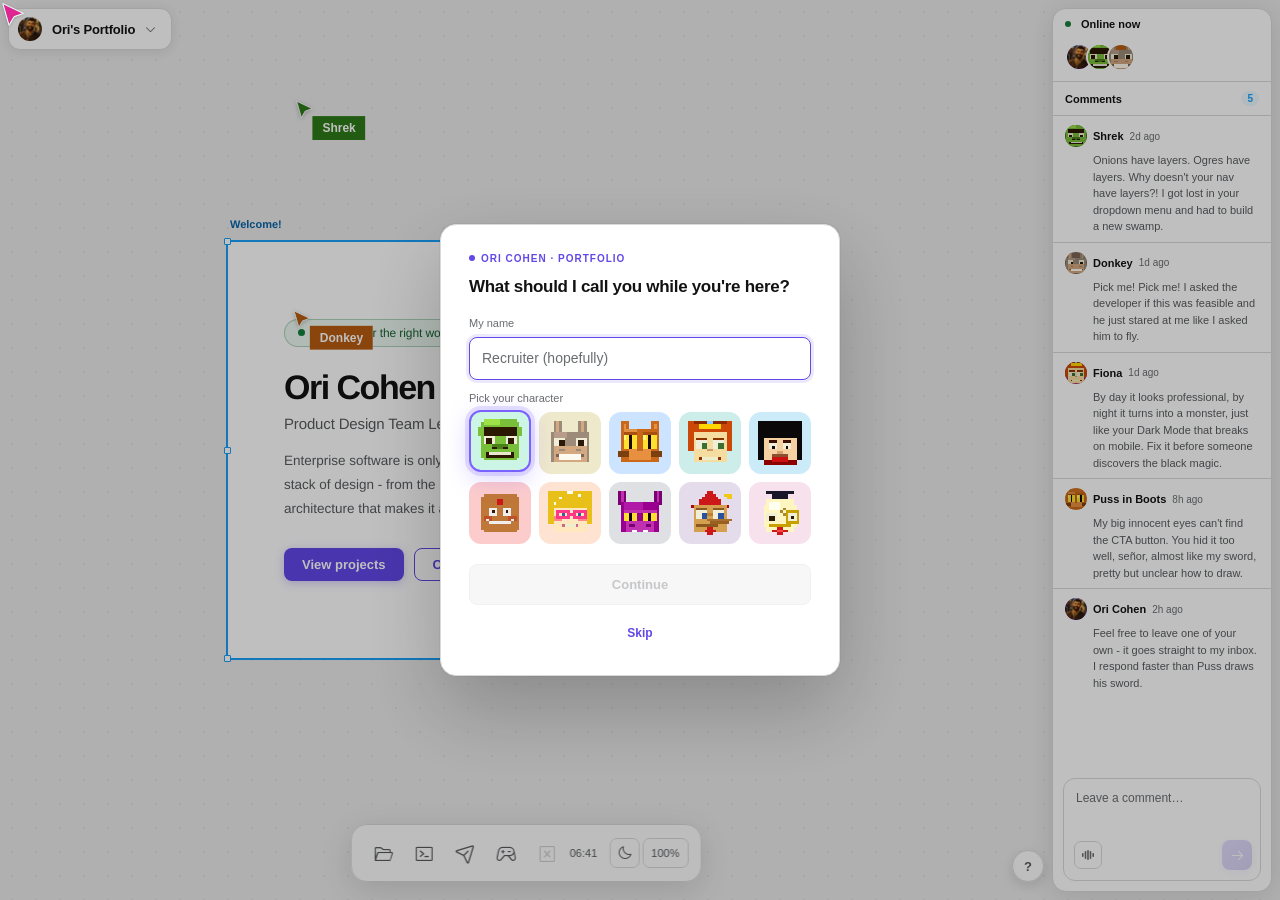
==== commit 49b94c52: "Centre the welcome frame at parse time; version main.js and styles.css The previous fix hid #cvp unt" ====
--- a/index.html
+++ b/index.html
@@ -29,18 +29,20 @@
 [data-theme="dark"]{--thdr:#1C1C1C;--thdr-bd:var(--border-subtle);--dot:rgba(255,255,255,.04)}
 .skip-nav{position:absolute;top:-100%;left:0;z-index:99999;padding:8px 16px;background:var(--figma);color:#fff;font-size:14px;font-weight:600;border-radius:0 0 8px 0;text-decoration:none;transition:top .1s}
 .skip-nav:focus{top:0}
-html.cv-wait #cvp{visibility:hidden}
+#cvp{transition:opacity .18s ease-out}
+html.cv-wait #cvp{opacity:0;transition:none}
+@media(prefers-reduced-motion:reduce){#cvp{transition:none}}
 </style>
 <!-- Restore saved theme before CSS paints — prevents flash of light mode on reload -->
 <script>try{if(localStorage.getItem('ori-theme')==='dark')document.documentElement.setAttribute('data-theme','dark')}catch(e){}
-/* Hide the canvas until main.js has centred the frame (see "Init" there). The timeout is a safety net only. */
+/* Hide the canvas until the inline script before main.js has centred the frame. The timeout is a safety net only. */
 document.documentElement.classList.add('cv-wait');setTimeout(function(){document.documentElement.classList.remove('cv-wait')},3000);</script>
 <!-- Preload icon font — starts downloading immediately instead of after phosphor.css is parsed -->
 <link rel="preload" href="Assets/fonts/phosphor/Phosphor.woff2" as="font" type="font/woff2" crossorigin>
 <link rel="preload" href="Assets/Media/general/ori-profile.webp" as="image" type="image/webp"/>
 <link rel="sitemap" type="application/xml" href="/sitemap.xml"/>
 <link rel="stylesheet" href="Assets/fonts/phosphor/phosphor.css"/>
-<link rel="stylesheet" href="src/styles.css"/>
+<link rel="stylesheet" href="src/styles.css?v=202610021718"/>
 <script type="application/ld+json">
 {
   "@context": "https://schema.org",
@@ -423,7 +425,7 @@
     </div>
     <span class="wt">Verint Design System - Case Study</span>
   </div>
-  <iframe class="proj-iframe" allow="fullscreen" src="cases/lux/index.html?v=202610021520" title="Verint Design System 2.0 Case Study" loading="lazy"></iframe>
+  <iframe class="proj-iframe" allow="fullscreen" src="cases/lux/index.html?v=202610021718" title="Verint Design System 2.0 Case Study" loading="lazy"></iframe>
 </div>
 
 <!-- My Verint: case study -->
@@ -435,7 +437,7 @@
     </div>
     <span class="wt">My Verint - Case Study</span>
   </div>
-  <iframe class="proj-iframe" allow="fullscreen" src="cases/myverint/index.html?v=202610021520" title="My Verint Case Study" loading="lazy"></iframe>
+  <iframe class="proj-iframe" allow="fullscreen" src="cases/myverint/index.html?v=202610021718" title="My Verint Case Study" loading="lazy"></iframe>
 </div>
 
 <!-- Verint Copilot: case study -->
@@ -447,7 +449,7 @@
     </div>
     <span class="wt">Agent Copilot - Case Study</span>
   </div>
-  <iframe class="proj-iframe" allow="fullscreen" src="cases/copilot/index.html?v=202610021520" title="Agent Copilot Case Study" loading="lazy"></iframe>
+  <iframe class="proj-iframe" allow="fullscreen" src="cases/copilot/index.html?v=202610021718" title="Agent Copilot Case Study" loading="lazy"></iframe>
 </div>
 
 <!-- LUX Plugins: case study -->
@@ -459,7 +461,7 @@
     </div>
     <span class="wt">LUX Plugins - Case Study</span>
   </div>
-  <iframe class="proj-iframe" allow="fullscreen" src="cases/plugins/index.html?v=202610021520" title="LUX Plugins Case Study" loading="lazy"></iframe>
+  <iframe class="proj-iframe" allow="fullscreen" src="cases/plugins/index.html?v=202610021718" title="LUX Plugins Case Study" loading="lazy"></iframe>
 </div>
 
 <!-- Supervisor Hub: placeholder -->
@@ -838,7 +840,7 @@
     <span class="wt">Verint Design System - Component Viewer</span>
     <div class="wrc"></div>
   </div>
-  <iframe class="proj-iframe" allow="fullscreen" src="cases/lux/viewer.html?v=202610021520" title="Verint Design System Component Viewer" loading="lazy"></iframe>
+  <iframe class="proj-iframe" allow="fullscreen" src="cases/lux/viewer.html?v=202610021718" title="Verint Design System Component Viewer" loading="lazy"></iframe>
 </div>
 
 <!-- ══════════ APP SHELL ══════════ -->
@@ -1204,8 +1206,25 @@
   </div>
 </div>
 
-<script src="src/main.js" defer></script>
-<script src="src/analytics.js?v=202610021520" defer></script>
+<script>
+/* Centre the welcome frame at parse time, before main.js has even downloaded,
+   then reveal the canvas. Same arithmetic as centerFrame() in main.js, which
+   repeats it later and lands on the identical transform, so nothing moves.
+   Keep the two in step: 228 = right panel 220 + 8 margin; 600x420 = frame. */
+(function(){
+  var d = document.documentElement;
+  try {
+    var ca = document.getElementById('canvas-area'), cvp = document.getElementById('cvp');
+    if (ca && cvp && ca.offsetWidth) {
+      var r = ca.getBoundingClientRect();
+      cvp.style.transform = 'translate(' + ((r.width - 228 - 600) / 2) + 'px,' + ((r.height - 420) / 2) + 'px) scale(1)';
+    }
+  } catch (e) {}
+  d.classList.remove('cv-wait');
+})();
+</script>
+<script src="src/main.js?v=202610021718" defer></script>
+<script src="src/analytics.js?v=202610021718" defer></script>
 <!-- Performance overlay, opt-in via ?perf=1. The guard means that in normal
      use nothing is fetched and no observer is installed - the cost of having
      this available is this comment and one regex test. -->
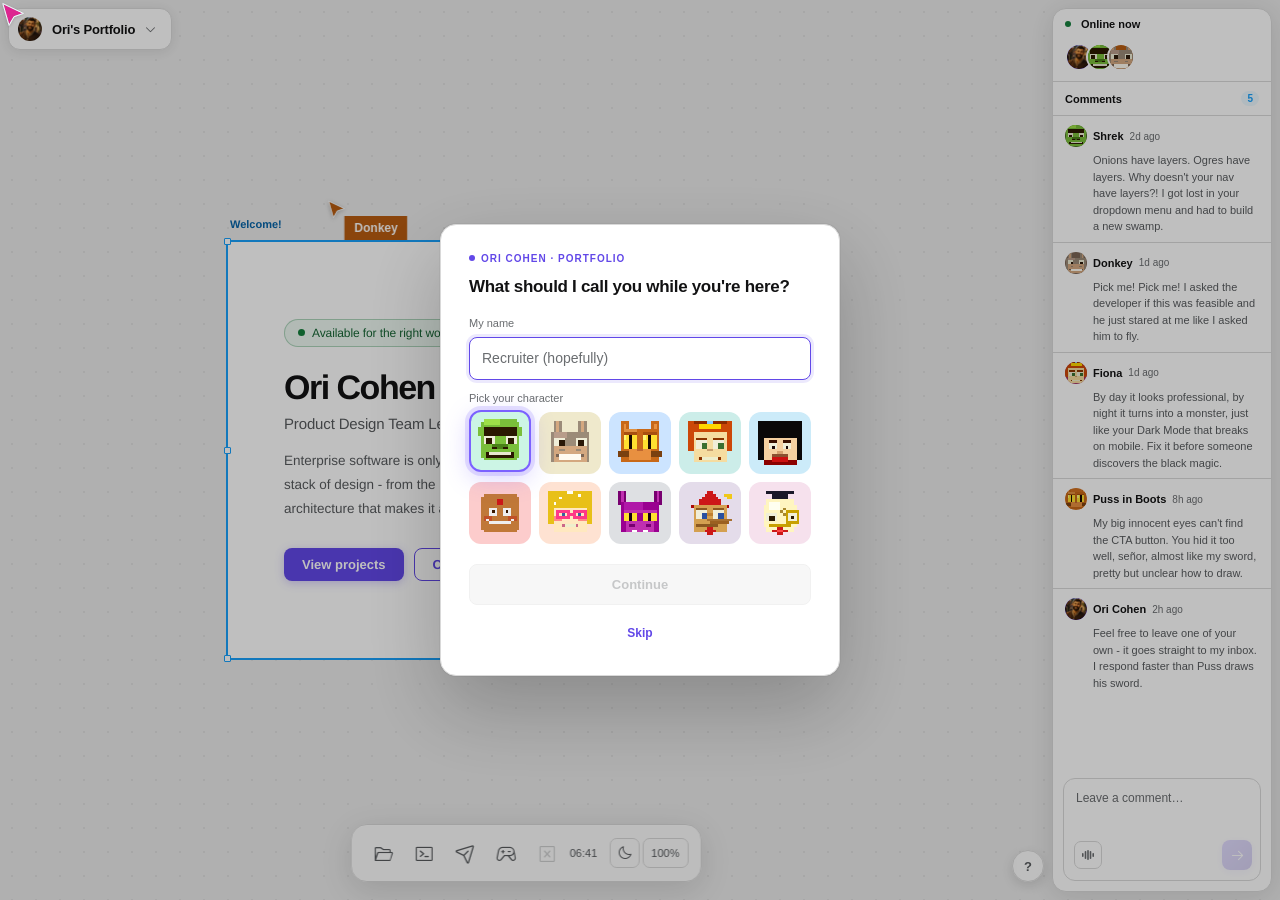
==== commit cad52042: "New OG image: the real canvas, without Verint The old link preview still read "Product Designer · Ve" ====
--- a/index.html
+++ b/index.html
@@ -11,11 +11,14 @@
 <meta property="og:title" content="Ori Cohen · Product Designer"/>
 <meta property="og:description" content="Product Design Team Lead & Art Director. Enterprise design systems, AI product design, and the details that hold them together."/>
 <meta property="og:url" content="https://oricohen.co/"/>
-<meta property="og:image" content="https://oricohen.co/Assets/Media/general/og-image.png"/>
+<meta property="og:image" content="https://oricohen.co/Assets/Media/general/og-image.jpg"/>
+<meta property="og:image:width" content="1200"/>
+<meta property="og:image:height" content="630"/>
+<meta property="og:image:alt" content="Ori Cohen's portfolio: a design canvas with his intro card, a comments panel and cursors."/>
 <meta name="twitter:card" content="summary_large_image"/>
 <meta name="twitter:title" content="Ori Cohen · Product Designer"/>
 <meta name="twitter:description" content="Product Design Team Lead & Art Director. Enterprise design systems, AI product design, and the details that hold them together."/>
-<meta name="twitter:image" content="https://oricohen.co/Assets/Media/general/og-image.png"/>
+<meta name="twitter:image" content="https://oricohen.co/Assets/Media/general/og-image.jpg"/>
 <link rel="icon" type="image/svg+xml" href="Assets/favicon.svg"/>
 <link rel="apple-touch-icon" href="Assets/apple-touch-icon.png"/>
 <!-- Press Start 2P loaded on demand (only used in A11y game) via JS -->
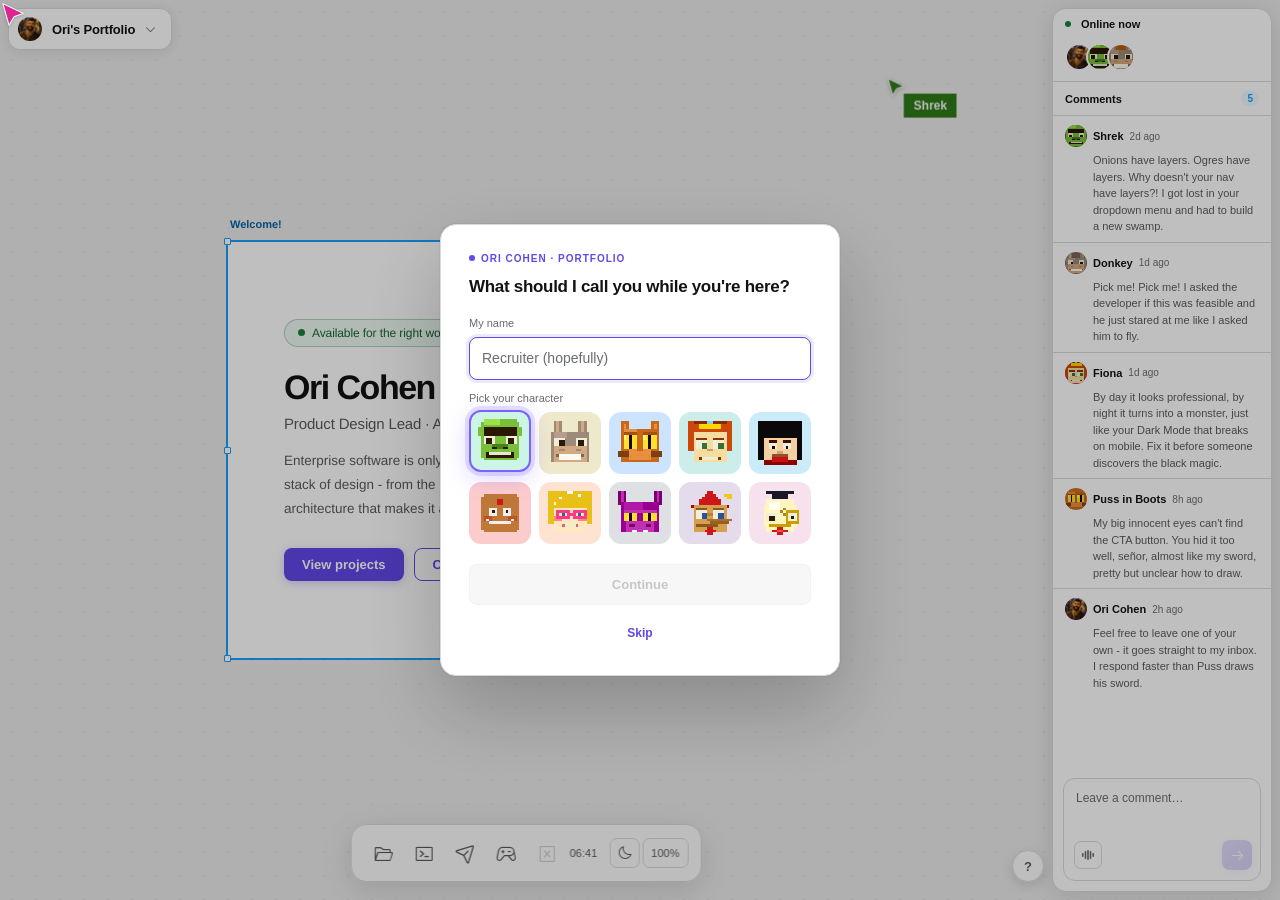
==== commit abdb3944: "New CV; site copy aligned with it - Assets/CV/Ori_Cohen_CV.docx: one-page rewrite. Product Design Le" ====
--- a/index.html
+++ b/index.html
@@ -3,22 +3,22 @@
 <head>
 <meta charset="UTF-8"/>
 <meta name="viewport" content="width=device-width,initial-scale=1.0"/>
-<title>Ori Cohen · Product Designer · Design Systems &amp; AI</title>
-<meta name="description" content="Ori Cohen - Product Designer and Design Team Lead in Israel. Enterprise design systems, AI product design, Figma plugins, and the details that hold them together."/>
+<title>Ori Cohen · Product Design Lead · AI Products &amp; Design Systems</title>
+<meta name="description" content="Ori Cohen - Product Design Lead in Israel. AI products, enterprise design systems, Figma plugins, and the details that hold them together."/>
 <meta name="author" content="Ori Cohen"/>
 <link rel="canonical" href="https://oricohen.co/"/>
 <meta property="og:type" content="website"/>
-<meta property="og:title" content="Ori Cohen · Product Designer"/>
-<meta property="og:description" content="Product Design Team Lead & Art Director. Enterprise design systems, AI product design, and the details that hold them together."/>
+<meta property="og:title" content="Ori Cohen · Product Design Lead"/>
+<meta property="og:description" content="Product Design Lead. AI products, enterprise design systems, and the details that hold them together."/>
 <meta property="og:url" content="https://oricohen.co/"/>
-<meta property="og:image" content="https://oricohen.co/Assets/Media/general/og-image.jpg"/>
+<meta property="og:image" content="https://oricohen.co/Assets/Media/general/og-image-v2.jpg"/>
 <meta property="og:image:width" content="1200"/>
 <meta property="og:image:height" content="630"/>
 <meta property="og:image:alt" content="Ori Cohen's portfolio: a design canvas with his intro card, a comments panel and cursors."/>
 <meta name="twitter:card" content="summary_large_image"/>
-<meta name="twitter:title" content="Ori Cohen · Product Designer"/>
-<meta name="twitter:description" content="Product Design Team Lead & Art Director. Enterprise design systems, AI product design, and the details that hold them together."/>
-<meta name="twitter:image" content="https://oricohen.co/Assets/Media/general/og-image.jpg"/>
+<meta name="twitter:title" content="Ori Cohen · Product Design Lead"/>
+<meta name="twitter:description" content="Product Design Lead. AI products, enterprise design systems, and the details that hold them together."/>
+<meta name="twitter:image" content="https://oricohen.co/Assets/Media/general/og-image-v2.jpg"/>
 <link rel="icon" type="image/svg+xml" href="Assets/favicon.svg"/>
 <link rel="apple-touch-icon" href="Assets/apple-touch-icon.png"/>
 <!-- Press Start 2P loaded on demand (only used in A11y game) via JS -->
@@ -45,7 +45,7 @@
 <link rel="preload" href="Assets/Media/general/ori-profile.webp" as="image" type="image/webp"/>
 <link rel="sitemap" type="application/xml" href="/sitemap.xml"/>
 <link rel="stylesheet" href="Assets/fonts/phosphor/phosphor.css"/>
-<link rel="stylesheet" href="src/styles.css?v=202610021718"/>
+<link rel="stylesheet" href="src/styles.css?v=202610041442"/>
 <script type="application/ld+json">
 {
   "@context": "https://schema.org",
@@ -55,7 +55,7 @@
       "@id": "https://oricohen.co/#person",
       "name": "Ori Cohen",
       "alternateName": "אורי כהן",
-      "jobTitle": "Product Design Team Lead & Art Director",
+      "jobTitle": "Product Design Lead",
       "address": { "@type": "PostalAddress", "addressCountry": "IL" },
       "alumniOf": {
         "@type": "Organization",
@@ -68,21 +68,21 @@
         "https://www.linkedin.com/in/ori-cohen-hello/",
         "https://github.com/Oricohen10"
       ],
-      "knowsAbout": ["Product Design", "Design Systems", "Design Tokens", "Figma", "Figma Plugins", "UX Design", "AI Product Design", "Enterprise Software", "Design Leadership"]
+      "knowsAbout": ["Product Design", "AI Product Design", "Conversational AI", "Agentic UX", "Design Systems", "Design Tokens", "Figma", "Figma Plugins", "UX Design", "Enterprise Software", "Design Leadership"]
     },
     {
       "@type": "WebSite",
       "@id": "https://oricohen.co/#website",
       "url": "https://oricohen.co/",
-      "name": "Ori Cohen - Product Designer, Design Systems & AI",
-      "description": "Portfolio of Ori Cohen, Product Design Team Lead and Art Director.",
+      "name": "Ori Cohen - Product Design Lead, AI Products & Design Systems",
+      "description": "Portfolio of Ori Cohen, Product Design Lead for AI products and design systems.",
       "author": { "@id": "https://oricohen.co/#person" }
     },
     {
       "@type": "WebPage",
       "@id": "https://oricohen.co/",
       "url": "https://oricohen.co/",
-      "name": "Ori Cohen - Product Designer, Design Systems & AI",
+      "name": "Ori Cohen - Product Design Lead, AI Products & Design Systems",
       "isPartOf": { "@id": "https://oricohen.co/#website" },
       "about": { "@id": "https://oricohen.co/#person" },
       "description": "Enterprise design systems, AI product design, and the details that hold them together."
@@ -428,7 +428,7 @@
     </div>
     <span class="wt">Verint Design System - Case Study</span>
   </div>
-  <iframe class="proj-iframe" allow="fullscreen" src="cases/lux/index.html?v=202610021718" title="Verint Design System 2.0 Case Study" loading="lazy"></iframe>
+  <iframe class="proj-iframe" allow="fullscreen" src="cases/lux/index.html?v=202610041442" title="Verint Design System 2.0 Case Study" loading="lazy"></iframe>
 </div>
 
 <!-- My Verint: case study -->
@@ -440,7 +440,7 @@
     </div>
     <span class="wt">My Verint - Case Study</span>
   </div>
-  <iframe class="proj-iframe" allow="fullscreen" src="cases/myverint/index.html?v=202610021718" title="My Verint Case Study" loading="lazy"></iframe>
+  <iframe class="proj-iframe" allow="fullscreen" src="cases/myverint/index.html?v=202610041442" title="My Verint Case Study" loading="lazy"></iframe>
 </div>
 
 <!-- Verint Copilot: case study -->
@@ -452,7 +452,7 @@
     </div>
     <span class="wt">Agent Copilot - Case Study</span>
   </div>
-  <iframe class="proj-iframe" allow="fullscreen" src="cases/copilot/index.html?v=202610021718" title="Agent Copilot Case Study" loading="lazy"></iframe>
+  <iframe class="proj-iframe" allow="fullscreen" src="cases/copilot/index.html?v=202610041442" title="Agent Copilot Case Study" loading="lazy"></iframe>
 </div>
 
 <!-- LUX Plugins: case study -->
@@ -464,7 +464,7 @@
     </div>
     <span class="wt">LUX Plugins - Case Study</span>
   </div>
-  <iframe class="proj-iframe" allow="fullscreen" src="cases/plugins/index.html?v=202610021718" title="LUX Plugins Case Study" loading="lazy"></iframe>
+  <iframe class="proj-iframe" allow="fullscreen" src="cases/plugins/index.html?v=202610041442" title="LUX Plugins Case Study" loading="lazy"></iframe>
 </div>
 
 <!-- Supervisor Hub: placeholder -->
@@ -643,7 +643,7 @@
       </div>
       <div>
         <div style="font-size:15px;font-weight:700;color:var(--tx);letter-spacing:-.2px">Ori Cohen</div>
-        <div style="font-size:11.5px;color:var(--tx2);margin-top:2px">Product Designer · Design Team Lead</div>
+        <div style="font-size:11.5px;color:var(--tx2);margin-top:2px">Product Design Lead · AI &amp; Design Systems</div>
       </div>
       <div style="display:flex;align-items:center;gap:6px">
         <span style="width:6px;height:6px;border-radius:50%;background:#1BC47D;animation:pulse 1.8s infinite;flex-shrink:0"></span>
@@ -843,7 +843,7 @@
     <span class="wt">Verint Design System - Component Viewer</span>
     <div class="wrc"></div>
   </div>
-  <iframe class="proj-iframe" allow="fullscreen" src="cases/lux/viewer.html?v=202610021718" title="Verint Design System Component Viewer" loading="lazy"></iframe>
+  <iframe class="proj-iframe" allow="fullscreen" src="cases/lux/viewer.html?v=202610041442" title="Verint Design System Component Viewer" loading="lazy"></iframe>
 </div>
 
 <!-- ══════════ APP SHELL ══════════ -->
@@ -877,7 +877,7 @@
               <div>
                 <div class="wf-badge"><div class="wf-bdot"></div>Available for the right work</div>
                 <h1 class="wf-name">Ori Cohen</h1>
-                <div class="wf-role">Product Design Team Lead · Art Director</div>
+                <div class="wf-role">Product Design Lead · AI Products &amp; Design Systems</div>
 
                 <p class="wf-bio">Enterprise software is only as good as the trust it builds. I work across the full stack of design - from the micro-interaction that feels just right, to the system architecture that makes it all hold together.</p>
                 <div class="wf-ctas">
@@ -985,7 +985,7 @@
     <img id="site-menu-photo" src="Assets/Media/general/ori-profile.webp" width="30" height="30" alt="Ori Cohen" style="border-radius:50%;object-fit:cover;flex-shrink:0;border:1.5px solid rgba(255,255,255,.15)">
     <div>
       <div id="site-menu-head-name">Ori Cohen</div>
-      <div id="site-menu-head-sub">Product Design Team Lead</div>
+      <div id="site-menu-head-sub">Product Design Lead</div>
     </div>
   </div>
   <a class="sm-item" href="Assets/CV/Ori_Cohen_CV.docx" download onclick="closeSiteMenu()">
@@ -1025,7 +1025,7 @@
     <div id="mv-welcome">
       <div class="wf-badge"><div class="wf-bdot"></div>Available for the right work</div>
       <h1 class="wf-name">Ori Cohen</h1>
-      <div class="wf-role">Design Team Lead · Art Director</div>
+      <div class="wf-role">Product Design Lead · AI &amp; Design Systems</div>
       <p class="wf-bio">Enterprise software is only as good as the trust it builds. I work across the full stack of design - from the micro-interaction that feels just right, to the system architecture that makes it all hold together.</p>
       <p class="wf-hint">↓ Use the menu above to explore</p>
       <div class="wf-ctas">
@@ -1044,7 +1044,7 @@
         <div class="mv-menu-icon">OC</div>
         <div>
           <div class="mv-menu-name">Ori Cohen</div>
-          <div class="mv-menu-sub">Design Team Lead · Art Director</div>
+          <div class="mv-menu-sub">Product Design Lead</div>
         </div>
       </div>
       <!-- Nav -->
@@ -1087,7 +1087,7 @@
       </div>
       <div class="mv-proj-info">
         <div class="mv-proj-name">Verint Design System</div>
-        <div class="mv-proj-sub">Verint · Design System · 2024-Present</div>
+        <div class="mv-proj-sub">Verint · Design System · 2024-2026</div>
         <div class="mv-proj-desc">Built Verint's enterprise design system from scratch - one language for 40+ products and 10k+ users.</div>
         <div class="mv-proj-tag">Case Study →</div>
       </div>
@@ -1176,7 +1176,7 @@
       </div>
       <div>
         <div style="font-size:15px;font-weight:700;color:var(--tx);letter-spacing:-.2px">Ori Cohen</div>
-        <div style="font-size:11.5px;color:var(--tx2);margin-top:2px">Product Designer · Design Team Lead</div>
+        <div style="font-size:11.5px;color:var(--tx2);margin-top:2px">Product Design Lead · AI &amp; Design Systems</div>
       </div>
       <div style="display:flex;align-items:center;gap:6px">
         <span style="width:6px;height:6px;border-radius:50%;background:#1BC47D;flex-shrink:0;animation:pulse 1.8s infinite"></span>
@@ -1226,8 +1226,8 @@
   d.classList.remove('cv-wait');
 })();
 </script>
-<script src="src/main.js?v=202610021718" defer></script>
-<script src="src/analytics.js?v=202610021718" defer></script>
+<script src="src/main.js?v=202610041442" defer></script>
+<script src="src/analytics.js?v=202610041442" defer></script>
 <!-- Performance overlay, opt-in via ?perf=1. The guard means that in normal
      use nothing is fetched and no observer is installed - the cost of having
      this available is this comment and one regex test. -->
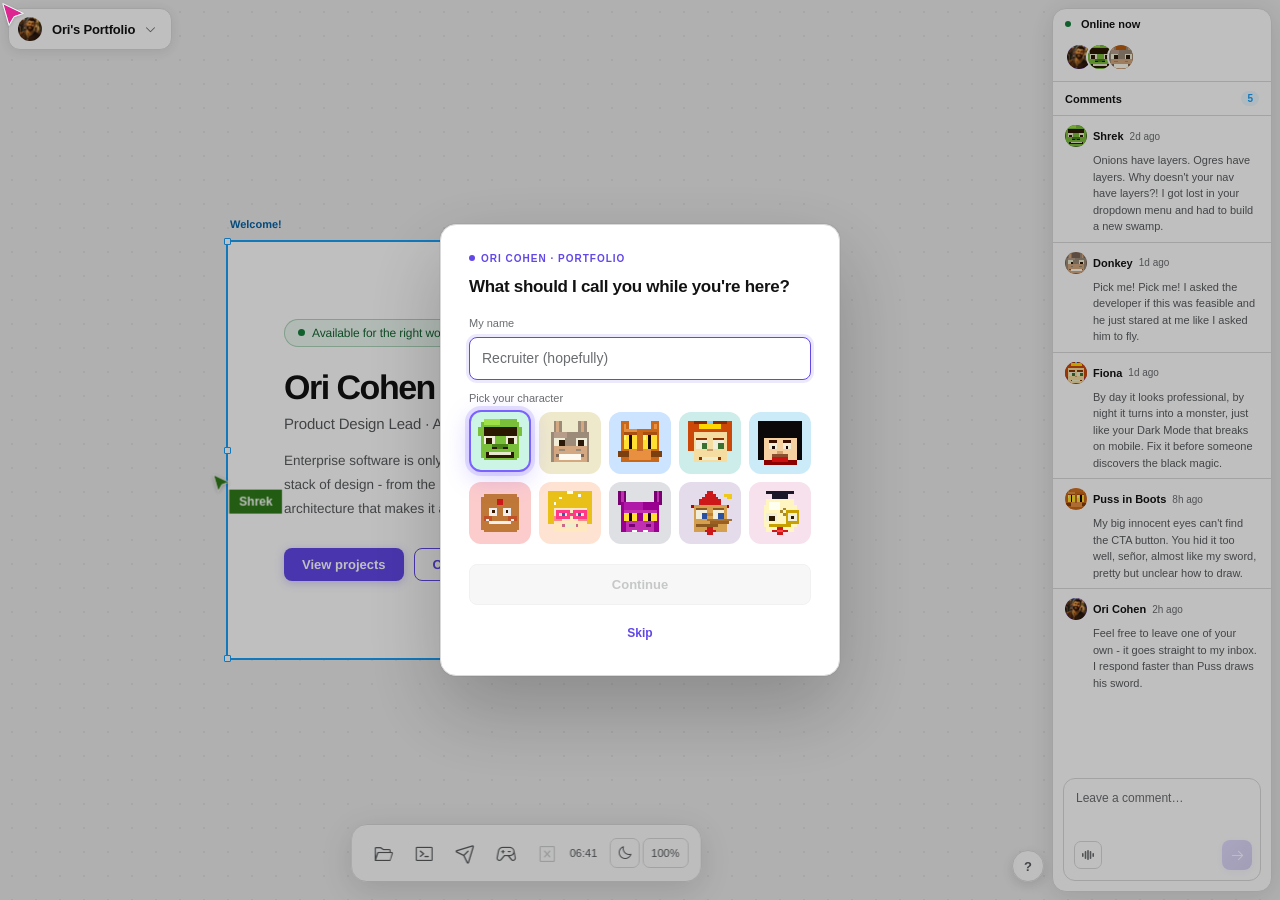
==== commit bc1bbe31: "CV: clickable phone, LinkedIn as a label, no "senior" claim - Phone is a tel: link; LinkedIn shows a" ====
--- a/index.html
+++ b/index.html
@@ -45,7 +45,7 @@
 <link rel="preload" href="Assets/Media/general/ori-profile.webp" as="image" type="image/webp"/>
 <link rel="sitemap" type="application/xml" href="/sitemap.xml"/>
 <link rel="stylesheet" href="Assets/fonts/phosphor/phosphor.css"/>
-<link rel="stylesheet" href="src/styles.css?v=202610041442"/>
+<link rel="stylesheet" href="src/styles.css?v=202610041450"/>
 <script type="application/ld+json">
 {
   "@context": "https://schema.org",
@@ -428,7 +428,7 @@
     </div>
     <span class="wt">Verint Design System - Case Study</span>
   </div>
-  <iframe class="proj-iframe" allow="fullscreen" src="cases/lux/index.html?v=202610041442" title="Verint Design System 2.0 Case Study" loading="lazy"></iframe>
+  <iframe class="proj-iframe" allow="fullscreen" src="cases/lux/index.html?v=202610041450" title="Verint Design System 2.0 Case Study" loading="lazy"></iframe>
 </div>
 
 <!-- My Verint: case study -->
@@ -440,7 +440,7 @@
     </div>
     <span class="wt">My Verint - Case Study</span>
   </div>
-  <iframe class="proj-iframe" allow="fullscreen" src="cases/myverint/index.html?v=202610041442" title="My Verint Case Study" loading="lazy"></iframe>
+  <iframe class="proj-iframe" allow="fullscreen" src="cases/myverint/index.html?v=202610041450" title="My Verint Case Study" loading="lazy"></iframe>
 </div>
 
 <!-- Verint Copilot: case study -->
@@ -452,7 +452,7 @@
     </div>
     <span class="wt">Agent Copilot - Case Study</span>
   </div>
-  <iframe class="proj-iframe" allow="fullscreen" src="cases/copilot/index.html?v=202610041442" title="Agent Copilot Case Study" loading="lazy"></iframe>
+  <iframe class="proj-iframe" allow="fullscreen" src="cases/copilot/index.html?v=202610041450" title="Agent Copilot Case Study" loading="lazy"></iframe>
 </div>
 
 <!-- LUX Plugins: case study -->
@@ -464,7 +464,7 @@
     </div>
     <span class="wt">LUX Plugins - Case Study</span>
   </div>
-  <iframe class="proj-iframe" allow="fullscreen" src="cases/plugins/index.html?v=202610041442" title="LUX Plugins Case Study" loading="lazy"></iframe>
+  <iframe class="proj-iframe" allow="fullscreen" src="cases/plugins/index.html?v=202610041450" title="LUX Plugins Case Study" loading="lazy"></iframe>
 </div>
 
 <!-- Supervisor Hub: placeholder -->
@@ -843,7 +843,7 @@
     <span class="wt">Verint Design System - Component Viewer</span>
     <div class="wrc"></div>
   </div>
-  <iframe class="proj-iframe" allow="fullscreen" src="cases/lux/viewer.html?v=202610041442" title="Verint Design System Component Viewer" loading="lazy"></iframe>
+  <iframe class="proj-iframe" allow="fullscreen" src="cases/lux/viewer.html?v=202610041450" title="Verint Design System Component Viewer" loading="lazy"></iframe>
 </div>
 
 <!-- ══════════ APP SHELL ══════════ -->
@@ -1226,8 +1226,8 @@
   d.classList.remove('cv-wait');
 })();
 </script>
-<script src="src/main.js?v=202610041442" defer></script>
-<script src="src/analytics.js?v=202610041442" defer></script>
+<script src="src/main.js?v=202610041450" defer></script>
+<script src="src/analytics.js?v=202610041450" defer></script>
 <!-- Performance overlay, opt-in via ?perf=1. The guard means that in normal
      use nothing is fetched and no observer is installed - the cost of having
      this available is this comment and one regex test. -->
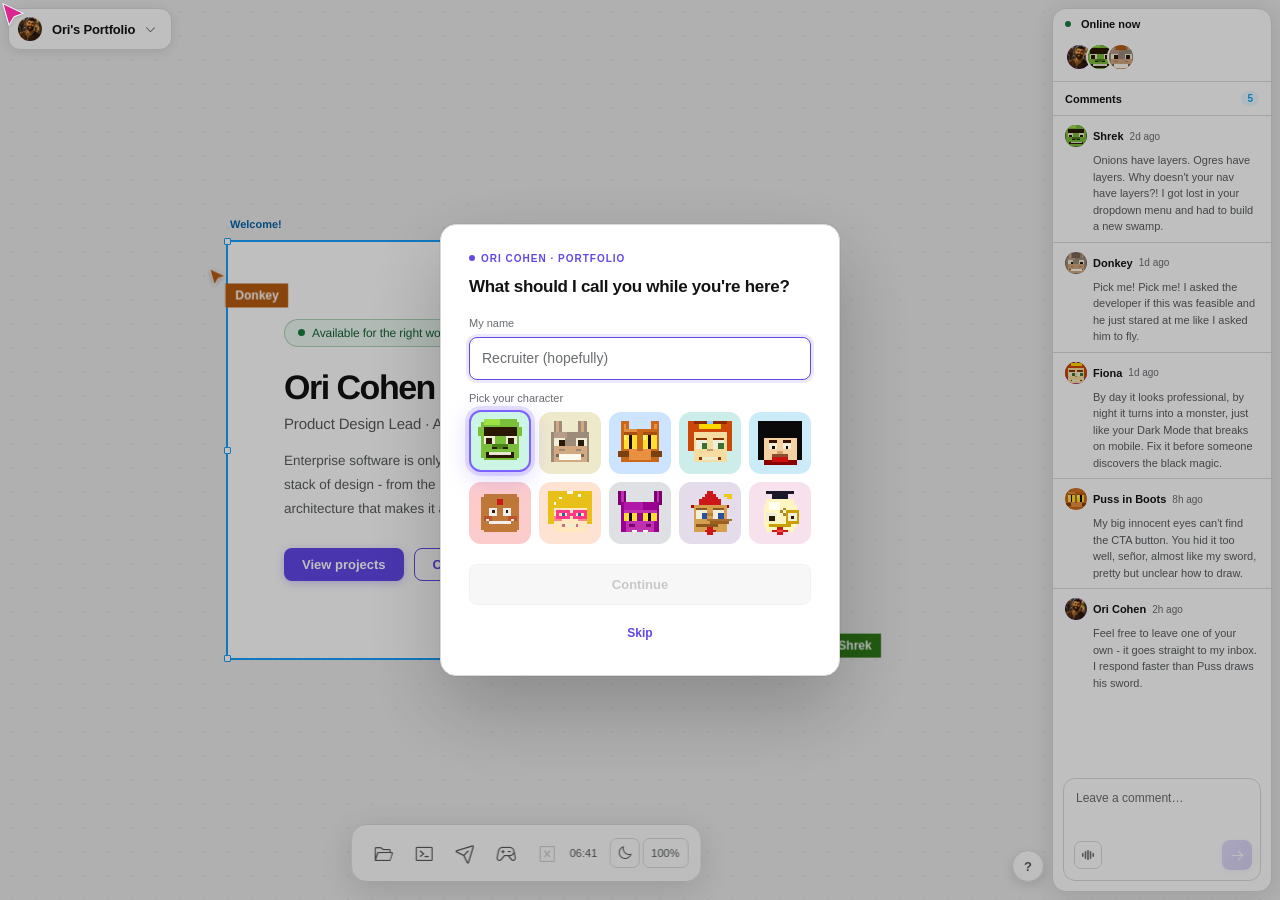
==== commit bf51a11d: "Right-sized profile photo (22KB -> 5KB) The 400x400 photo was preloaded and shown at 26-72px everywh" ====
--- a/index.html
+++ b/index.html
@@ -42,10 +42,10 @@
 document.documentElement.classList.add('cv-wait');setTimeout(function(){document.documentElement.classList.remove('cv-wait')},3000);</script>
 <!-- Preload icon font — starts downloading immediately instead of after phosphor.css is parsed -->
 <link rel="preload" href="Assets/fonts/phosphor/Phosphor.woff2" as="font" type="font/woff2" crossorigin>
-<link rel="preload" href="Assets/Media/general/ori-profile.webp" as="image" type="image/webp"/>
+<link rel="preload" href="Assets/Media/general/ori-profile-144.webp" as="image" type="image/webp"/>
 <link rel="sitemap" type="application/xml" href="/sitemap.xml"/>
 <link rel="stylesheet" href="Assets/fonts/phosphor/phosphor.css"/>
-<link rel="stylesheet" href="src/styles.css?v=202610041450"/>
+<link rel="stylesheet" href="src/styles.css?v=202610041622"/>
 <script type="application/ld+json">
 {
   "@context": "https://schema.org",
@@ -428,7 +428,7 @@
     </div>
     <span class="wt">Verint Design System - Case Study</span>
   </div>
-  <iframe class="proj-iframe" allow="fullscreen" src="cases/lux/index.html?v=202610041450" title="Verint Design System 2.0 Case Study" loading="lazy"></iframe>
+  <iframe class="proj-iframe" allow="fullscreen" src="cases/lux/index.html?v=202610041622" title="Verint Design System 2.0 Case Study" loading="lazy"></iframe>
 </div>
 
 <!-- My Verint: case study -->
@@ -440,7 +440,7 @@
     </div>
     <span class="wt">My Verint - Case Study</span>
   </div>
-  <iframe class="proj-iframe" allow="fullscreen" src="cases/myverint/index.html?v=202610041450" title="My Verint Case Study" loading="lazy"></iframe>
+  <iframe class="proj-iframe" allow="fullscreen" src="cases/myverint/index.html?v=202610041622" title="My Verint Case Study" loading="lazy"></iframe>
 </div>
 
 <!-- Verint Copilot: case study -->
@@ -452,7 +452,7 @@
     </div>
     <span class="wt">Agent Copilot - Case Study</span>
   </div>
-  <iframe class="proj-iframe" allow="fullscreen" src="cases/copilot/index.html?v=202610041450" title="Agent Copilot Case Study" loading="lazy"></iframe>
+  <iframe class="proj-iframe" allow="fullscreen" src="cases/copilot/index.html?v=202610041622" title="Agent Copilot Case Study" loading="lazy"></iframe>
 </div>
 
 <!-- LUX Plugins: case study -->
@@ -464,7 +464,7 @@
     </div>
     <span class="wt">LUX Plugins - Case Study</span>
   </div>
-  <iframe class="proj-iframe" allow="fullscreen" src="cases/plugins/index.html?v=202610041450" title="LUX Plugins Case Study" loading="lazy"></iframe>
+  <iframe class="proj-iframe" allow="fullscreen" src="cases/plugins/index.html?v=202610041622" title="LUX Plugins Case Study" loading="lazy"></iframe>
 </div>
 
 <!-- Supervisor Hub: placeholder -->
@@ -632,7 +632,7 @@
       <div style="position:relative;display:inline-block">
         <div style="width:72px;height:72px;border-radius:50%;overflow:hidden;border:2.5px solid var(--bd2);background:var(--inp);display:flex;align-items:center;justify-content:center">
           <!-- Drop ori-photo.jpg next to the HTML to display here -->
-          <img id="contact-photo" src="Assets/Media/general/ori-profile.webp" alt="Ori Cohen" width="72" height="72"
+          <img id="contact-photo" src="Assets/Media/general/ori-profile-144.webp" alt="Ori Cohen" width="72" height="72"
             style="width:100%;height:100%;object-fit:cover;display:block"
             onerror="this.style.display='none';this.nextElementSibling.style.display='flex'"/>
           <svg style="display:none;width:44px;height:44px;flex-shrink:0" viewBox="0 0 64 64" fill="none" xmlns="http://www.w3.org/2000/svg" aria-hidden="true">
@@ -843,7 +843,7 @@
     <span class="wt">Verint Design System - Component Viewer</span>
     <div class="wrc"></div>
   </div>
-  <iframe class="proj-iframe" allow="fullscreen" src="cases/lux/viewer.html?v=202610041450" title="Verint Design System Component Viewer" loading="lazy"></iframe>
+  <iframe class="proj-iframe" allow="fullscreen" src="cases/lux/viewer.html?v=202610041622" title="Verint Design System Component Viewer" loading="lazy"></iframe>
 </div>
 
 <!-- ══════════ APP SHELL ══════════ -->
@@ -854,7 +854,7 @@
     <div id="title-pill" role="button" tabindex="0" aria-controls="site-menu" aria-expanded="false"
          aria-label="Site menu" onclick="toggleSiteMenu(this)"
          onkeydown="if(event.key==='Enter'||event.key===' '){event.preventDefault();toggleSiteMenu(this)}">
-      <img src="Assets/Media/general/ori-profile.webp" width="26" height="26" alt="Ori Cohen" style="border-radius:50%;object-fit:cover;flex-shrink:0;border:1.5px solid rgba(255,255,255,.15)">
+      <img src="Assets/Media/general/ori-profile-144.webp" width="26" height="26" alt="Ori Cohen" style="border-radius:50%;object-fit:cover;flex-shrink:0;border:1.5px solid rgba(255,255,255,.15)">
       <span id="title-pill-name">Ori's Portfolio</span>
       <i class="ph ph-caret-down tp-chevron-ph"></i>
     </div>
@@ -982,7 +982,7 @@
 <!-- Site action menu (shared desktop + mobile) -->
 <div id="site-menu" aria-label="Site menu">
   <div id="site-menu-head">
-    <img id="site-menu-photo" src="Assets/Media/general/ori-profile.webp" width="30" height="30" alt="Ori Cohen" style="border-radius:50%;object-fit:cover;flex-shrink:0;border:1.5px solid rgba(255,255,255,.15)">
+    <img id="site-menu-photo" src="Assets/Media/general/ori-profile-144.webp" width="30" height="30" alt="Ori Cohen" style="border-radius:50%;object-fit:cover;flex-shrink:0;border:1.5px solid rgba(255,255,255,.15)">
     <div>
       <div id="site-menu-head-name">Ori Cohen</div>
       <div id="site-menu-head-sub">Product Design Lead</div>
@@ -1011,7 +1011,7 @@
     <div id="mv-logo-trigger" class="mv-logo-grp" role="button" tabindex="0" aria-controls="site-menu"
          aria-expanded="false" aria-label="Site menu" onclick="toggleSiteMenu(this)"
          onkeydown="if(event.key==='Enter'||event.key===' '){event.preventDefault();toggleSiteMenu(this)}">
-      <img src="Assets/Media/general/ori-profile.webp" width="26" height="26" alt="Ori Cohen" style="border-radius:50%;object-fit:cover;flex-shrink:0;border:1.5px solid rgba(255,255,255,.15)">
+      <img src="Assets/Media/general/ori-profile-144.webp" width="26" height="26" alt="Ori Cohen" style="border-radius:50%;object-fit:cover;flex-shrink:0;border:1.5px solid rgba(255,255,255,.15)">
       <span class="mv-site-nm">Ori's Portfolio</span>
       <i class="ph ph-caret-down tp-chevron-ph"></i>
     </div>
@@ -1172,7 +1172,7 @@
   <div class="mv-pb" style="background:var(--panel)">
     <div style="padding:28px 24px 20px;border-bottom:1px solid var(--bd3);display:flex;flex-direction:column;align-items:center;text-align:center;gap:12px">
       <div style="width:72px;height:72px;border-radius:50%;overflow:hidden;border:2.5px solid var(--bd2);flex-shrink:0">
-        <img src="Assets/Media/general/ori-profile.webp" width="72" height="72" alt="Ori Cohen" style="width:100%;height:100%;object-fit:cover;display:block">
+        <img src="Assets/Media/general/ori-profile-144.webp" width="72" height="72" alt="Ori Cohen" style="width:100%;height:100%;object-fit:cover;display:block">
       </div>
       <div>
         <div style="font-size:15px;font-weight:700;color:var(--tx);letter-spacing:-.2px">Ori Cohen</div>
@@ -1226,8 +1226,8 @@
   d.classList.remove('cv-wait');
 })();
 </script>
-<script src="src/main.js?v=202610041450" defer></script>
-<script src="src/analytics.js?v=202610041450" defer></script>
+<script src="src/main.js?v=202610041622" defer></script>
+<script src="src/analytics.js?v=202610041622" defer></script>
 <!-- Performance overlay, opt-in via ?perf=1. The guard means that in normal
      use nothing is fetched and no observer is installed - the cost of having
      this available is this comment and one regex test. -->
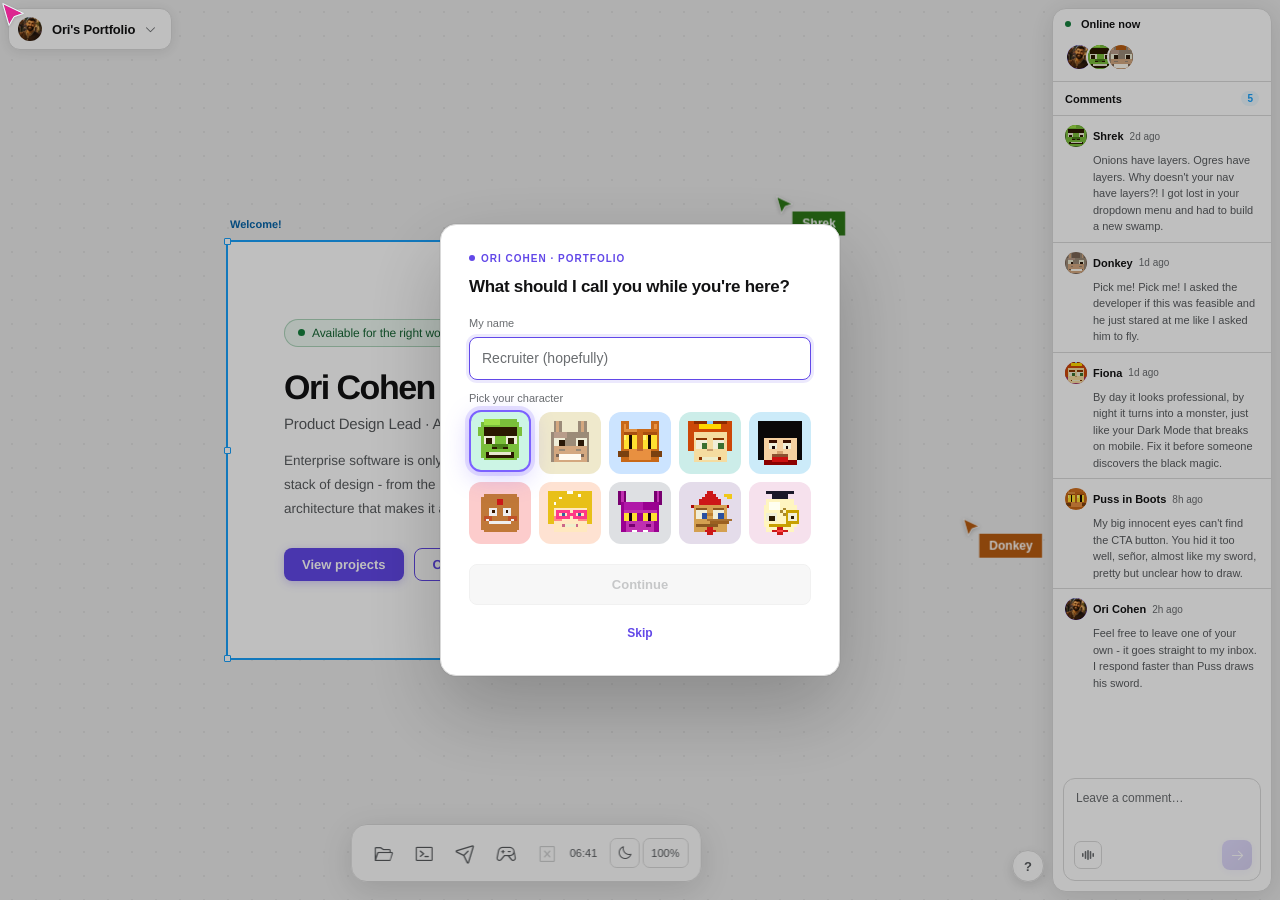
==== commit 37c449b0: "Privacy and Accessibility statement windows Privacy: what the site collects (PostHog EU, cookieless," ====
--- a/index.html
+++ b/index.html
@@ -45,7 +45,7 @@
 <link rel="preload" href="Assets/Media/general/ori-profile-144.webp" as="image" type="image/webp"/>
 <link rel="sitemap" type="application/xml" href="/sitemap.xml"/>
 <link rel="stylesheet" href="Assets/fonts/phosphor/phosphor.css"/>
-<link rel="stylesheet" href="src/styles.css?v=202610041622"/>
+<link rel="stylesheet" href="src/styles.css?v=202610070648"/>
 <script type="application/ld+json">
 {
   "@context": "https://schema.org",
@@ -428,7 +428,7 @@
     </div>
     <span class="wt">Verint Design System - Case Study</span>
   </div>
-  <iframe class="proj-iframe" allow="fullscreen" src="cases/lux/index.html?v=202610041622" title="Verint Design System 2.0 Case Study" loading="lazy"></iframe>
+  <iframe class="proj-iframe" allow="fullscreen" src="cases/lux/index.html?v=202610070648" title="Verint Design System 2.0 Case Study" loading="lazy"></iframe>
 </div>
 
 <!-- My Verint: case study -->
@@ -440,7 +440,7 @@
     </div>
     <span class="wt">My Verint - Case Study</span>
   </div>
-  <iframe class="proj-iframe" allow="fullscreen" src="cases/myverint/index.html?v=202610041622" title="My Verint Case Study" loading="lazy"></iframe>
+  <iframe class="proj-iframe" allow="fullscreen" src="cases/myverint/index.html?v=202610070648" title="My Verint Case Study" loading="lazy"></iframe>
 </div>
 
 <!-- Verint Copilot: case study -->
@@ -452,7 +452,7 @@
     </div>
     <span class="wt">Agent Copilot - Case Study</span>
   </div>
-  <iframe class="proj-iframe" allow="fullscreen" src="cases/copilot/index.html?v=202610041622" title="Agent Copilot Case Study" loading="lazy"></iframe>
+  <iframe class="proj-iframe" allow="fullscreen" src="cases/copilot/index.html?v=202610070648" title="Agent Copilot Case Study" loading="lazy"></iframe>
 </div>
 
 <!-- LUX Plugins: case study -->
@@ -464,7 +464,7 @@
     </div>
     <span class="wt">LUX Plugins - Case Study</span>
   </div>
-  <iframe class="proj-iframe" allow="fullscreen" src="cases/plugins/index.html?v=202610041622" title="LUX Plugins Case Study" loading="lazy"></iframe>
+  <iframe class="proj-iframe" allow="fullscreen" src="cases/plugins/index.html?v=202610070648" title="LUX Plugins Case Study" loading="lazy"></iframe>
 </div>
 
 <!-- Supervisor Hub: placeholder -->
@@ -672,7 +672,76 @@
       <div><div class="clbl">Resume</div><div class="cval">Download CV (.docx)</div></div>
       <i class="ph ph-caret-right clink-arr"></i>
     </a>
-    <div style="height:8px"></div>
+    <div class="lg-links">
+      <button type="button" onclick="openLegal('privacy')">Privacy</button>
+      <span aria-hidden="true">·</span>
+      <button type="button" onclick="openLegal('accessibility')">Accessibility</button>
+    </div>
+  </div>
+</div>
+
+
+<!-- Privacy -->
+<div class="win lg-win" id="win-privacy" role="dialog" aria-modal="true" aria-label="Privacy" style="width:520px;height:560px">
+  <div class="wh" onmousedown="startDrag(event,'win-privacy')">
+    <div class="wcs">
+      <div class="wc cl" onclick="closeWin('privacy')">×</div>
+      <div class="wc mx" onclick="maximizeWin('privacy')">+</div>
+    </div>
+    <span class="wt">privacy.md</span>
+  </div>
+  <div class="wb">
+    <div class="lg-body" id="lg-privacy">
+      <p class="lg-lede">This is a personal portfolio. It doesn't sell anything, show ads or share your data with anyone. Here's what it collects and why.</p>
+      <h3>Who's responsible</h3>
+      <p>Ori Cohen, Tel Aviv, Israel. For questions or requests, email <a href="mailto:oricohenw@gmail.com">oricohenw@gmail.com</a>.</p>
+      <h3>Analytics</h3>
+      <p>I use PostHog, hosted in the EU, to see which projects people read. It records page views, clicks, scroll depth, the windows you open, your device and browser, and your approximate city and country, based on your IP address.</p>
+      <p>It also records session replays, so I can spot where the site is confusing. Anything you type is masked, and I can't tell who you are.</p>
+      <h3>No cookies</h3>
+      <p>Analytics don't use cookies, so there's no consent banner. A random ID is kept in your browser tab and deleted when you close it. If you come back tomorrow, you count as a new visitor.</p>
+      <h3>Saved on your device</h3>
+      <p>Your name and avatar, theme, comments and game scores are stored only in your browser. None of it is sent to me, except comments.</p>
+      <h3>Comments</h3>
+      <p>When you post a comment, your name and message are emailed to me through FormSubmit. I use them only to read and reply, and I'll delete them if you ask.</p>
+      <h3>Other services</h3>
+      <p>GitHub Pages hosts the site and keeps standard server logs. The contrast game loads a font from Google Fonts when you open it. Voice comments use your browser's built-in speech recognition, which Chrome processes through Google. Your audio never reaches this site.</p>
+      <h3>Retention and your rights</h3>
+      <p>Analytics data is kept under PostHog's standard retention limits. You can ask to see or delete any data about you at any time, or file a complaint with the Israeli Privacy Protection Authority.</p>
+      <p class="lg-date">Last updated: October 2026</p>
+    </div>
+  </div>
+</div>
+
+<!-- Accessibility statement -->
+<div class="win lg-win" id="win-accessibility" role="dialog" aria-modal="true" aria-label="Accessibility statement" style="width:520px;height:560px">
+  <div class="wh" onmousedown="startDrag(event,'win-accessibility')">
+    <div class="wcs">
+      <div class="wc cl" onclick="closeWin('accessibility')">×</div>
+      <div class="wc mx" onclick="maximizeWin('accessibility')">+</div>
+    </div>
+    <span class="wt">accessibility.md</span>
+  </div>
+  <div class="wb">
+    <div class="lg-body" id="lg-accessibility">
+      <p class="lg-lede">Accessibility is part of my job, so I hold this site to the same standard as the products I ship.</p>
+      <h3>Standard</h3>
+      <p>This site aims to meet WCAG 2.2 Level AA, which also covers Israeli Standard IS 5568.</p>
+      <h3>What I've done</h3>
+      <ul>
+        <li>Every window, menu and case study works with a keyboard, with a visible focus indicator.</li>
+        <li>Text contrast is at least 4.5:1, in both light and dark mode.</li>
+        <li>Images and videos have text alternatives, and windows and controls are labeled for screen readers.</li>
+        <li>You can always zoom, and case studies reduce animation when your system asks for it.</li>
+        <li>Every page scores 100 for accessibility in Lighthouse.</li>
+      </ul>
+      <h3>Known limitations</h3>
+      <p>Dragging windows and panning the canvas need a mouse, but you never have to do either. Windows open in place, and every section is available from the toolbar.</p>
+      <p>Some decorative animation on the homepage, like the live cursors, keeps running when reduced motion is on. The contrast game is visual by design. Demo videos are silent screen recordings, so there's nothing to caption.</p>
+      <h3>Found a barrier?</h3>
+      <p>Let me know at <a href="mailto:oricohenw@gmail.com">oricohenw@gmail.com</a> or <a href="tel:0543383953">054-338-3953</a>. I'll get back to you within a few days.</p>
+      <p class="lg-date">Last reviewed: October 2026</p>
+    </div>
   </div>
 </div>
 
@@ -843,7 +912,7 @@
     <span class="wt">Verint Design System - Component Viewer</span>
     <div class="wrc"></div>
   </div>
-  <iframe class="proj-iframe" allow="fullscreen" src="cases/lux/viewer.html?v=202610041622" title="Verint Design System Component Viewer" loading="lazy"></iframe>
+  <iframe class="proj-iframe" allow="fullscreen" src="cases/lux/viewer.html?v=202610070648" title="Verint Design System Component Viewer" loading="lazy"></iframe>
 </div>
 
 <!-- ══════════ APP SHELL ══════════ -->
@@ -1000,8 +1069,7 @@
   <div class="sm-divider"></div>
   <button class="sm-item" onclick="sharePortfolio(this)">
     <i class="ph ph-share-network"></i>Share portfolio
-  </button>
-</div>
+  </button></div>
 
 <!-- Mobile view -->
 <div id="mv">
@@ -1206,7 +1274,23 @@
         <div class="mv-ccard-val">Download CV (.docx)</div>
       </a>
     </div>
-  </div>
+    <div class="lg-links">
+      <button type="button" onclick="openLegal('privacy')">Privacy</button>
+      <span aria-hidden="true">·</span>
+      <button type="button" onclick="openLegal('accessibility')">Accessibility</button>
+    </div>
+  </div>
+</div>
+
+<!-- Mobile full-page: Privacy and Accessibility. Bodies are copied from the
+     desktop windows by initLegalPages() in main.js, so the text lives once. -->
+<div id="mv-page-privacy" class="mv-page" role="dialog" aria-label="Privacy">
+  <div class="mv-ph"><button type="button" class="mv-back" onclick="mvPageBack('privacy')" aria-label="Back to Contact"><svg viewBox="0 0 16 16" width="16" height="16" fill="none" stroke="currentColor" stroke-width="1.8" stroke-linecap="round" stroke-linejoin="round" aria-hidden="true"><path d="M10 3 5 8l5 5"/></svg><span>Contact</span></button><span class="mv-page-title">Privacy</span></div>
+  <div class="mv-pb" style="background:var(--panel)"><div class="lg-body" data-legal="privacy"></div></div>
+</div>
+<div id="mv-page-accessibility" class="mv-page" role="dialog" aria-label="Accessibility statement">
+  <div class="mv-ph"><button type="button" class="mv-back" onclick="mvPageBack('accessibility')" aria-label="Back to Contact"><svg viewBox="0 0 16 16" width="16" height="16" fill="none" stroke="currentColor" stroke-width="1.8" stroke-linecap="round" stroke-linejoin="round" aria-hidden="true"><path d="M10 3 5 8l5 5"/></svg><span>Contact</span></button><span class="mv-page-title">Accessibility</span></div>
+  <div class="mv-pb" style="background:var(--panel)"><div class="lg-body" data-legal="accessibility"></div></div>
 </div>
 
 <script>
@@ -1226,8 +1310,8 @@
   d.classList.remove('cv-wait');
 })();
 </script>
-<script src="src/main.js?v=202610041622" defer></script>
-<script src="src/analytics.js?v=202610041622" defer></script>
+<script src="src/main.js?v=202610070648" defer></script>
+<script src="src/analytics.js?v=202610070648" defer></script>
 <!-- Performance overlay, opt-in via ?perf=1. The guard means that in normal
      use nothing is fetched and no observer is installed - the cost of having
      this available is this comment and one regex test. -->
--- a/src/styles.css
+++ b/src/styles.css
@@ -824,3 +824,20 @@
 /* Project list rows */
 .pl-row:focus-visible{outline:2px solid var(--purple-600);outline-offset:-2px}
 [data-theme="dark"] .pl-row:focus-visible{outline-color:var(--purple-400)}
+
+/* ── Privacy and Accessibility (window + mobile page) ── */
+.lg-win .wb{background:var(--wbg)}
+.lg-body{padding:22px 28px 30px;max-width:62ch;color:var(--tx2);font-size:13px;line-height:1.65}
+.lg-body h3{font-size:13px;font-weight:700;color:var(--tx);margin:22px 0 6px;letter-spacing:-.1px}
+.lg-body p{margin:0 0 10px}
+.lg-body ul{margin:0 0 10px;padding-left:18px}
+.lg-body li{margin:0 0 6px}
+.lg-body a{color:var(--tx-brand);text-decoration:underline;text-underline-offset:2px}
+.lg-body .lg-lede{font-size:14px;color:var(--tx);line-height:1.6;margin-bottom:4px}
+.lg-body .lg-date{font-size:11.5px;color:var(--tx3);margin-top:22px}
+.lg-links{display:flex;justify-content:center;align-items:center;gap:8px;padding:10px 0 14px;border-top:1px solid var(--bd3);font-size:11.5px;color:var(--tx3)}
+.lg-links button{background:none;border:0;padding:4px 2px;font:inherit;color:var(--tx2);cursor:pointer;text-decoration:underline;text-underline-offset:2px}
+.lg-links button:hover{color:var(--tx)}
+@media (max-width:767px){.lg-body{padding:22px 20px 40px;font-size:14px}.lg-body h3{font-size:14px}}
+.mv-back{position:absolute;left:6px;top:50%;transform:translateY(-50%);display:flex;align-items:center;gap:2px;min-height:44px;padding:0 8px;background:none;border:0;font:inherit;font-size:14px;font-weight:500;color:var(--tx-brand);cursor:pointer}
+.mv-page:has(.mv-back) .mv-ph{position:relative}
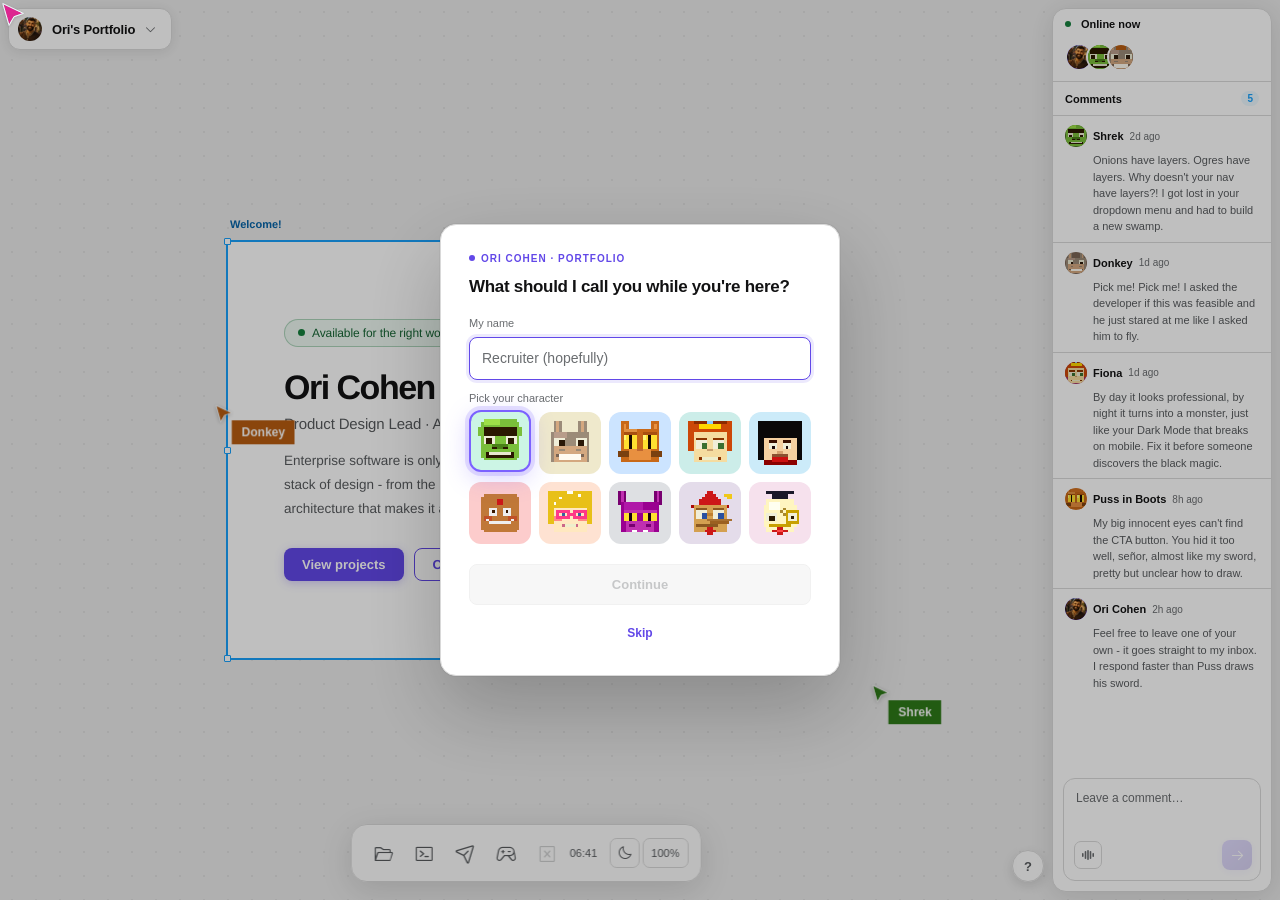
==== commit ef421ff3: "Case study copy rewrite: consistent numbers, no long dashes Co-Authored-By: Claude Opus 5.5 (1M cont" ====
--- a/index.html
+++ b/index.html
@@ -201,7 +201,7 @@
       </div>
       <div class="pg-card-body">
         <div class="pg-card-name">My Verint</div>
-        <div class="pg-card-desc">Merged two legacy mobile apps into one AI-first experience for 10,000+ contact center employees. 85% of users now complete every task through conversation - without navigating a single screen.</div>
+        <div class="pg-card-desc">Merged two legacy mobile apps into one AI-first experience for 10,000+ contact center employees. 85% of users now complete their tasks through conversation instead of navigating screens.</div>
       </div>
     </div>
     <!-- 3. Verint Copilot -->
@@ -386,7 +386,7 @@
         <div class="pl-name-cell">
 <span class="pl-name">My Verint</span>
         </div>
-        <span class="pl-desc">Merged two legacy mobile apps into one AI-first workforce experience. 85% of users now complete every task through conversation.</span>
+        <span class="pl-desc">Merged two legacy mobile apps into one AI-first workforce experience. 85% of users now complete their tasks through conversation.</span>
         <span class="chip chip--mobile">Mobile</span>
       </div>
       <!-- Supervisor Hub -->
@@ -410,7 +410,7 @@
         <div class="pl-name-cell">
 <span class="pl-name">Verint Design System</span>
         </div>
-        <span class="pl-desc">Built Verint's design system from scratch. One language for 40+ products and 10k+ users.</span>
+        <span class="pl-desc">Built Verint's design system from scratch. One design language for 40+ products.</span>
         <span class="chip chip--system">Design System</span>
       </div>
     </div>
@@ -792,10 +792,10 @@
           <div style="background:#0E0E22;border:2px solid #1A1A3A;padding:12px 16px;text-align:left">
             <div style="font-family:'Press Start 2P',monospace;font-size:7px;color:#00FF7F;margin-bottom:10px;letter-spacing:1px">HOW TO PLAY</div>
             <div style="font-family:'Press Start 2P',monospace;font-size:7px;color:#C0C0E8;line-height:2.4;letter-spacing:.3px">
-              1. BG COLOR APPEARS — MOVE SLIDER<br>
+              1. BG COLOR APPEARS - MOVE SLIDER<br>
               2. MATCH THE TEXT COLOR BY EYE<br>
               3. AIM FOR 4.5:1 CONTRAST RATIO<br>
-              4. LOCK IN — SEE YOUR SCORE<br>
+              4. LOCK IN - SEE YOUR SCORE<br>
               5. +100 PERFECT · −5 PER 0.1 OFF
             </div>
           </div>
@@ -1156,7 +1156,7 @@
       <div class="mv-proj-info">
         <div class="mv-proj-name">Verint Design System</div>
         <div class="mv-proj-sub">Verint · Design System · 2024-2026</div>
-        <div class="mv-proj-desc">Built Verint's enterprise design system from scratch - one language for 40+ products and 10k+ users.</div>
+        <div class="mv-proj-desc">Built Verint's enterprise design system from scratch: one design language for 40+ products.</div>
         <div class="mv-proj-tag">Case Study →</div>
       </div>
     </a>
